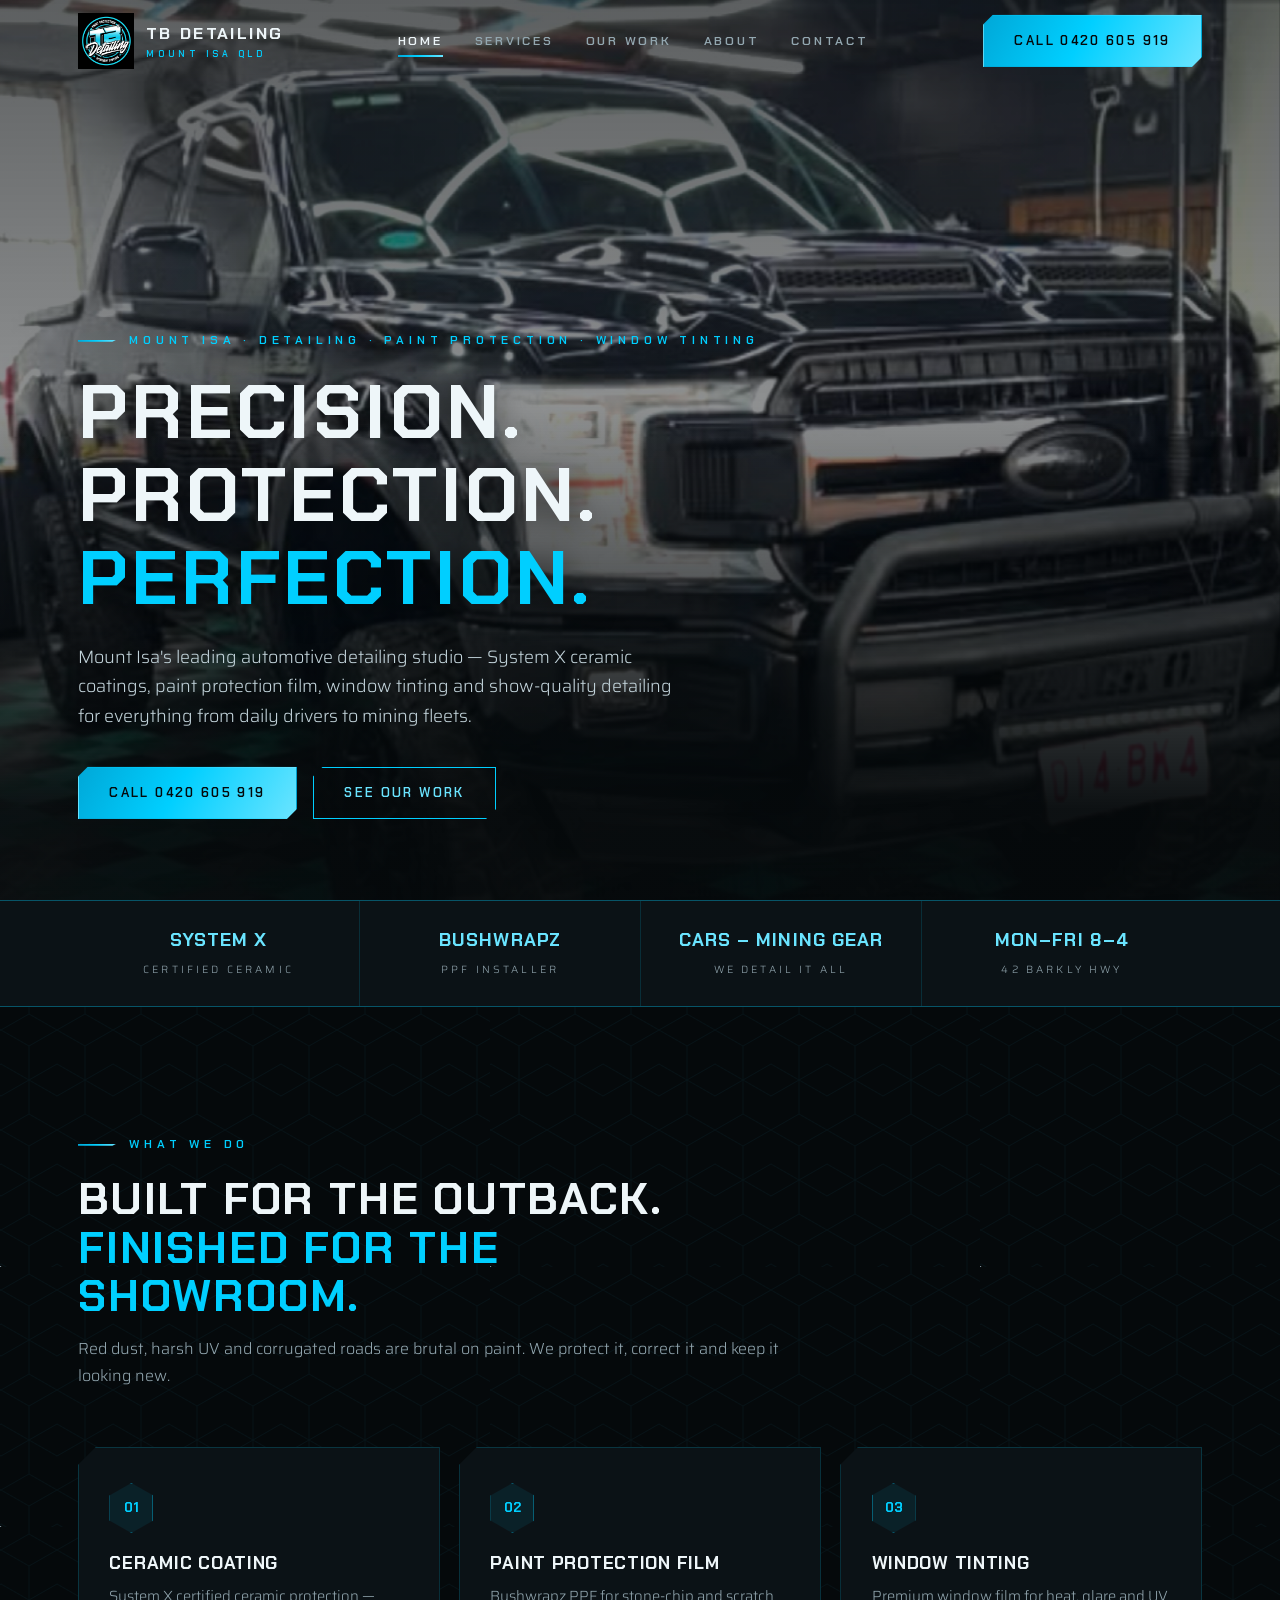
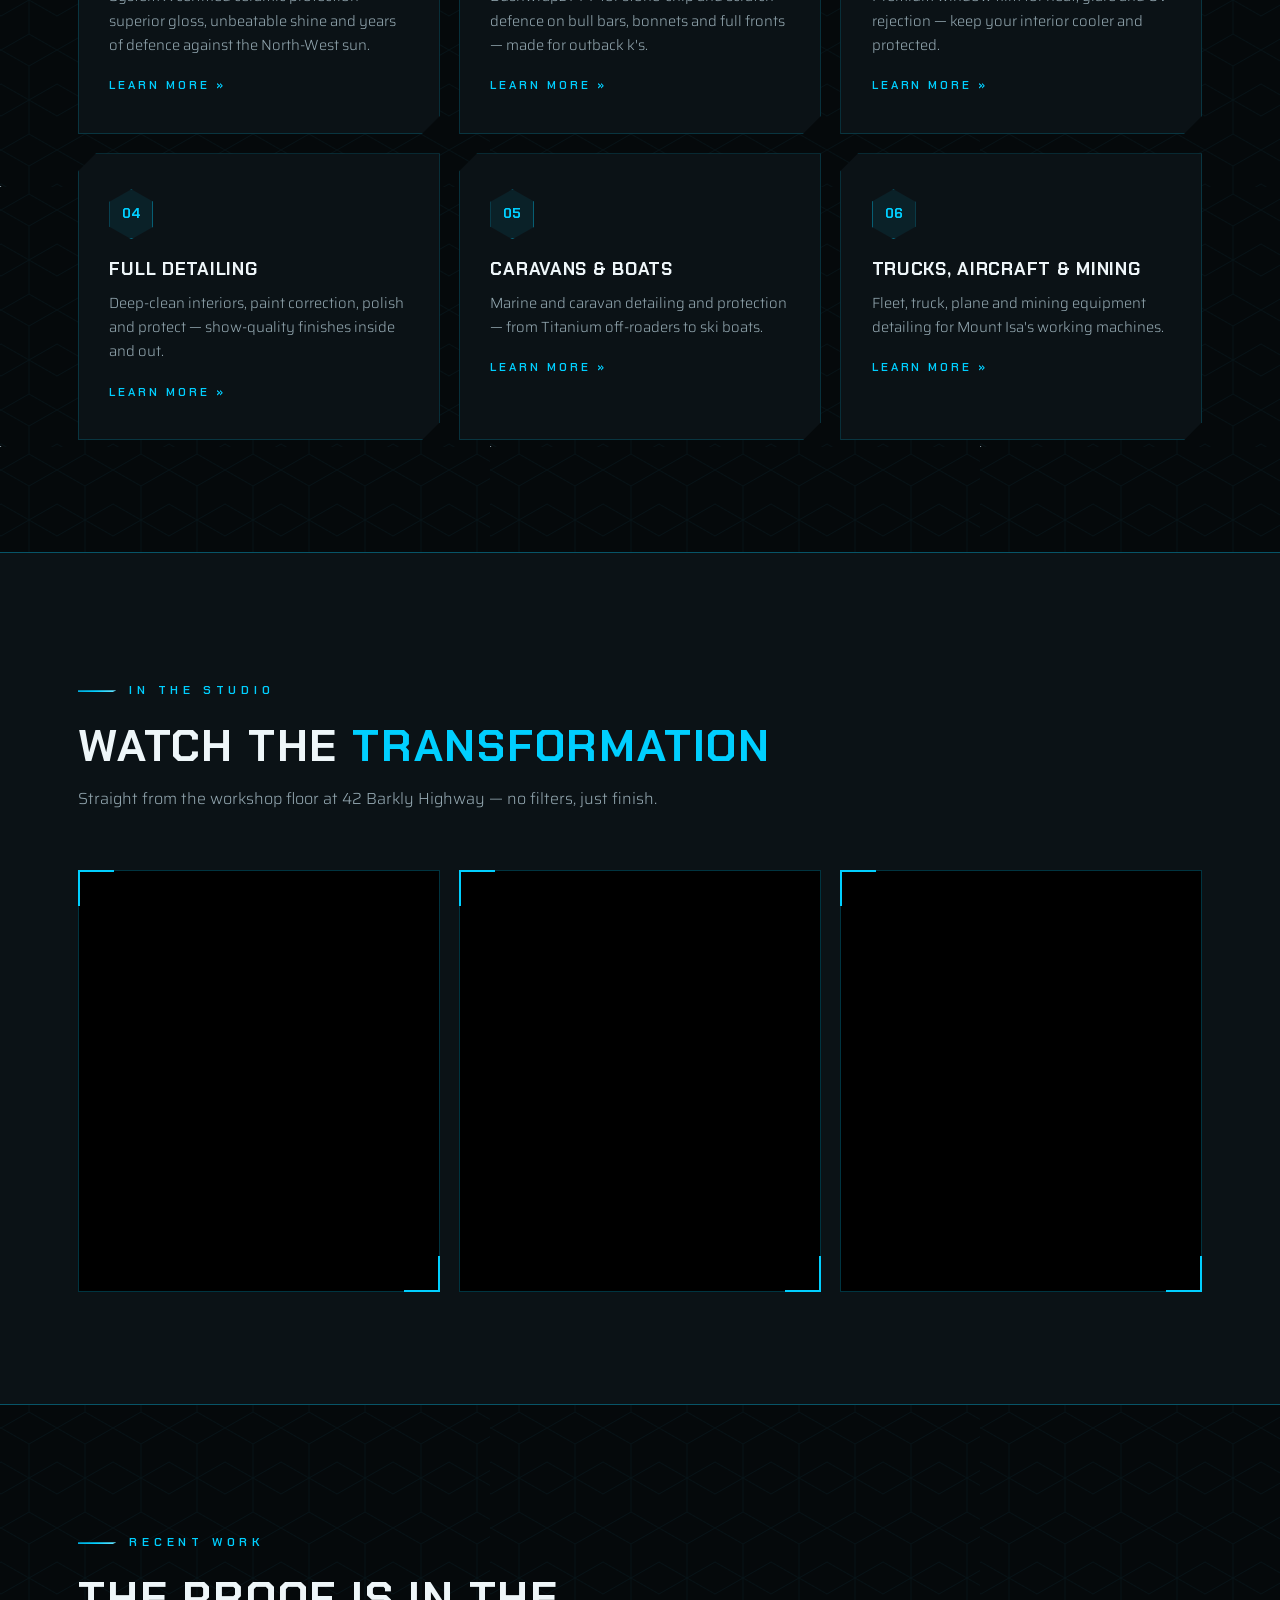
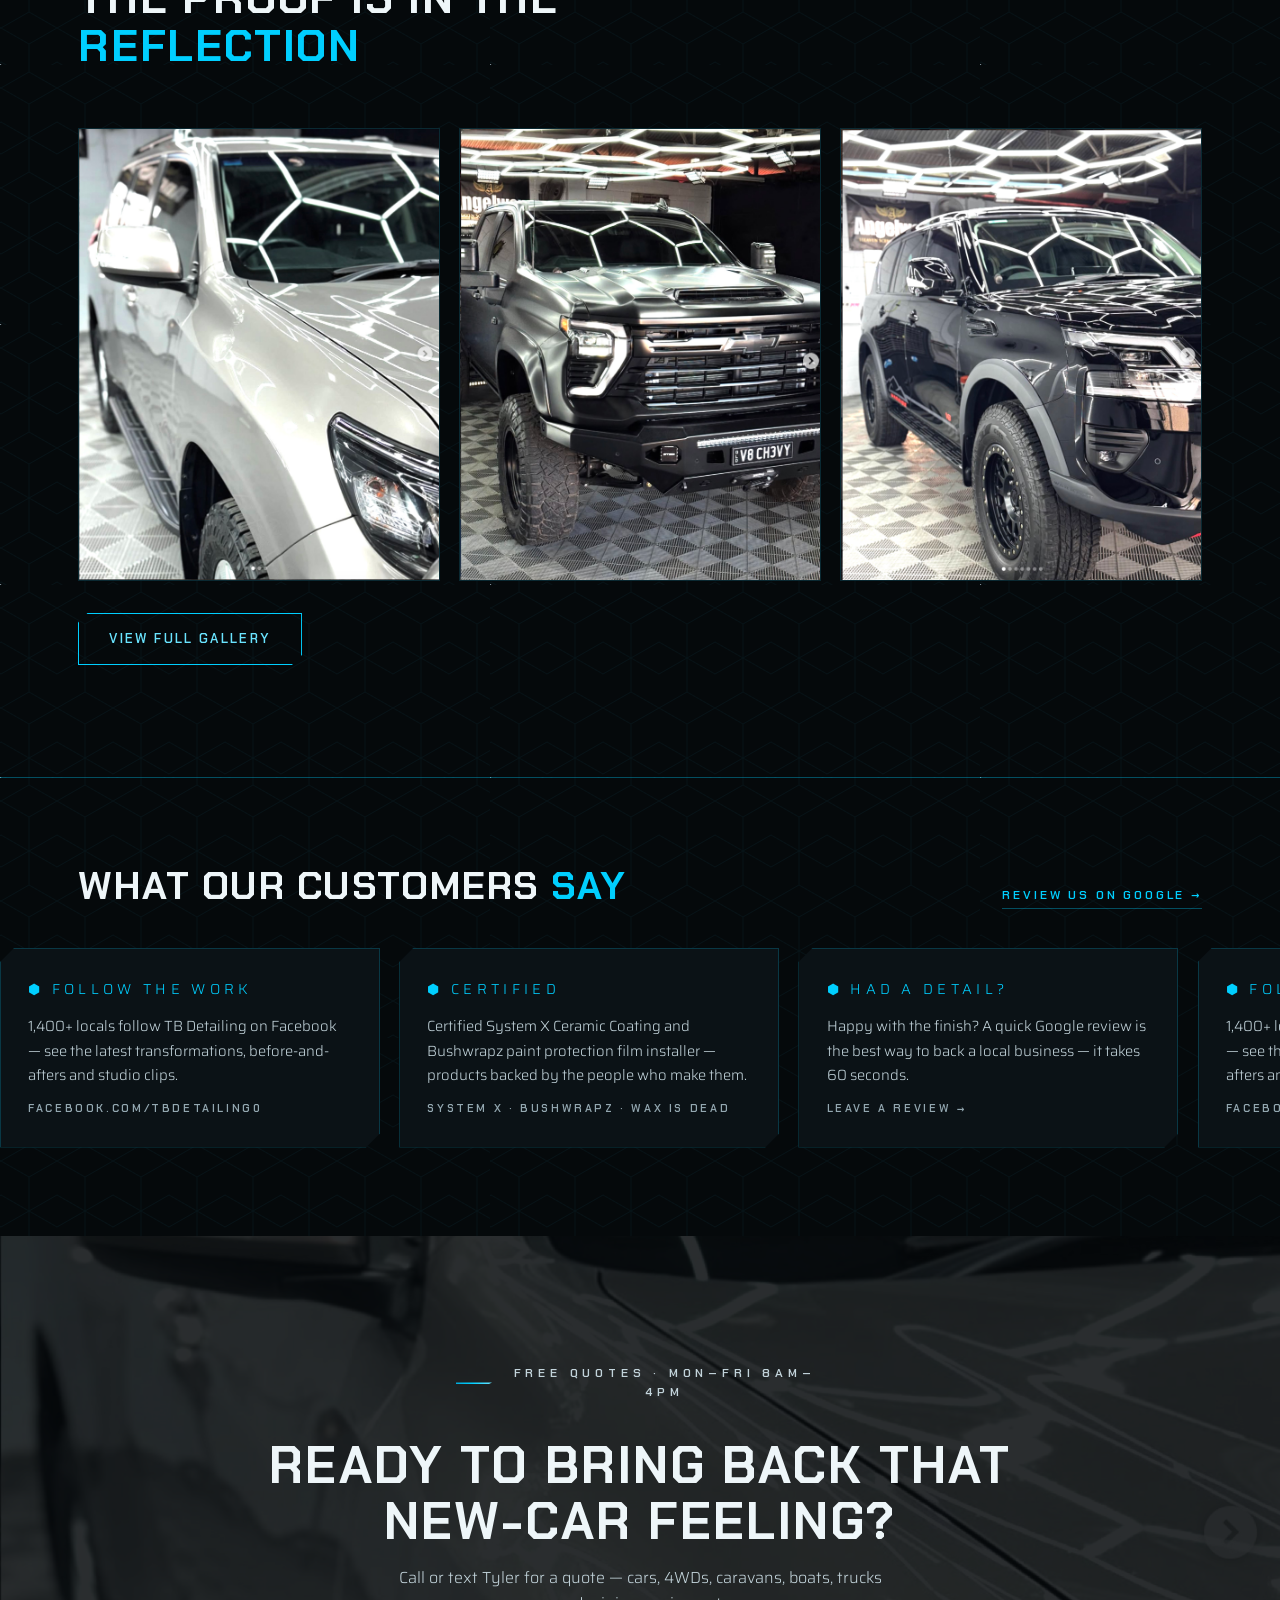
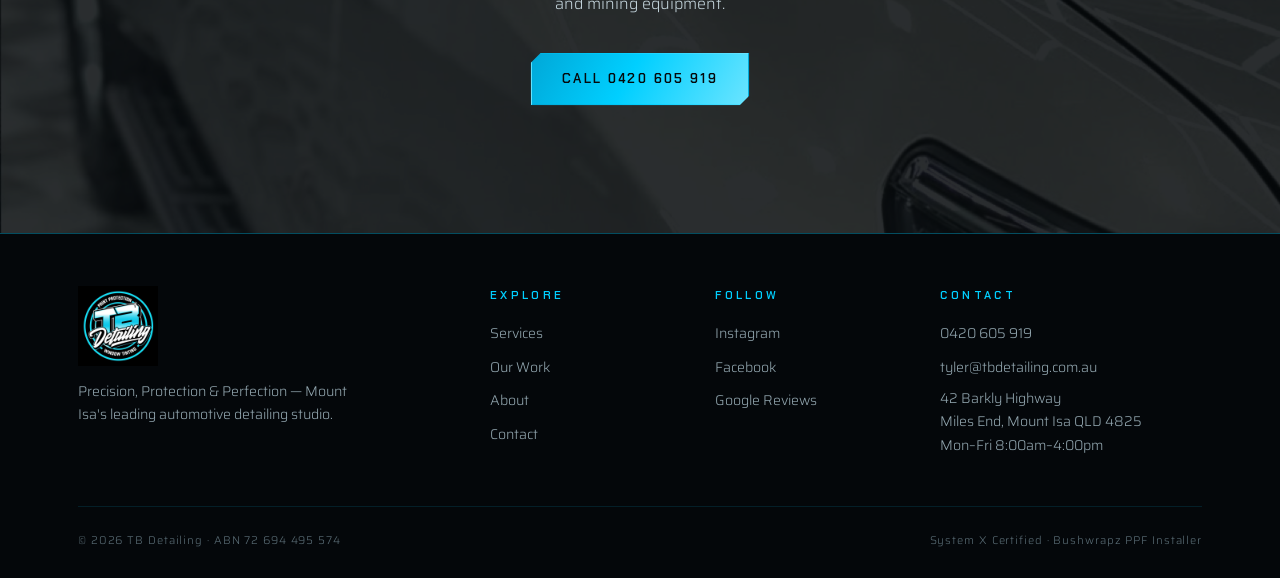
==== index.html @ 6647bdb0 "Remove native video controls — clean autoplay loops Co-Authored-By: Claude Fable 5 <noreply@anthropi" ====
<!DOCTYPE html>
<html lang="en-AU">
<head>
<meta charset="UTF-8">
<meta name="viewport" content="width=device-width, initial-scale=1.0">
<title>TB Detailing — Car Detailing, Ceramic Coating &amp; Window Tinting Mount Isa</title>
<meta name="description" content="Mount Isa's leading automotive detailing studio. System X ceramic coating, paint protection film, window tinting and full detailing for cars, 4WDs, caravans, boats and mining equipment. Call 0420 605 919.">
<link rel="icon" type="image/png" href="images/logo.png">
<link rel="preconnect" href="https://fonts.googleapis.com">
<link rel="preconnect" href="https://fonts.gstatic.com" crossorigin>
<link href="https://fonts.googleapis.com/css2?family=Chakra+Petch:wght@600;700&family=Saira:wght@300;400;500&display=swap" rel="stylesheet">
<link rel="stylesheet" href="css/style.css">
<meta property="og:title" content="TB Detailing — Precision, Protection &amp; Perfection">
<meta property="og:description" content="Mount Isa's leading automotive detailing, ceramic coating and window tinting studio.">
<meta property="og:image" content="images/f150-hero.jpg">
<script type="application/ld+json">
{
  "@context": "https://schema.org",
  "@type": "AutoDetailing",
  "name": "TB Detailing",
  "description": "Automotive detailing, System X ceramic coating, paint protection film and window tinting in Mount Isa, Queensland.",
  "telephone": "+61420605919",
  "email": "tyler@tbdetailing.com.au",
  "address": { "@type": "PostalAddress", "streetAddress": "42 Barkly Highway", "addressLocality": "Miles End, Mount Isa", "addressRegion": "QLD", "postalCode": "4825", "addressCountry": "AU" },
  "openingHours": "Mo-Fr 08:00-16:00",
  "slogan": "Precision, Protection & Perfection",
  "sameAs": ["https://www.instagram.com/tb.detailing/", "https://www.facebook.com/TBDetailing0/"]
}
</script>
</head>
<body>

<header class="site-header">
  <div class="header-inner">
    <a class="brand" href="index.html">
      <img src="images/logo.png" alt="TB Detailing logo">
      <span class="brand-name">TB Detailing<small>Mount Isa QLD</small></span>
    </a>
    <nav class="nav">
      <a href="index.html" class="active">Home</a>
      <a href="services.html">Services</a>
      <a href="work.html">Our Work</a>
      <a href="about.html">About</a>
      <a href="contact.html">Contact</a>
    </nav>
    <a class="btn solid" href="tel:+61420605919">Call 0420 605 919</a>
    <button class="nav-toggle" aria-label="Menu"><span></span><span></span><span></span></button>
  </div>
</header>

<section class="hero">
  <div class="hero-bg"><img src="images/f150-hero.jpg" alt="Lifted black Ford F-150 freshly detailed under hexagonal studio lighting at TB Detailing Mount Isa" fetchpriority="high"></div>
  <div class="hero-inner hero-reveal">
    <p class="kicker">Mount Isa · Detailing · Paint Protection · Window Tinting</p>
    <h1>Precision. Protection. <span class="cyan">Perfection.</span></h1>
    <p class="lede">Mount Isa's leading automotive detailing studio — System X ceramic coatings, paint protection film, window tinting and show-quality detailing for everything from daily drivers to mining fleets.</p>
    <div class="hero-ctas">
      <a class="btn solid" href="tel:+61420605919">Call 0420 605 919</a>
      <a class="btn" href="work.html">See Our Work</a>
    </div>
  </div>
</section>

<div class="trust-bar">
  <div class="trust-inner">
    <div class="trust-item"><strong>System X</strong><span>Certified Ceramic</span></div>
    <div class="trust-item"><strong>Bushwrapz</strong><span>PPF Installer</span></div>
    <div class="trust-item"><strong>Cars – Mining Gear</strong><span>We Detail It All</span></div>
    <div class="trust-item"><strong>Mon–Fri 8–4</strong><span>42 Barkly Hwy</span></div>
  </div>
</div>

<section class="section hex-bg">
  <div class="wrap">
    <div class="section-head reveal">
      <p class="kicker">What We Do</p>
      <h2>Built for the outback. <span class="cyan">Finished for the showroom.</span></h2>
      <p>Red dust, harsh UV and corrugated roads are brutal on paint. We protect it, correct it and keep it looking new.</p>
    </div>
    <div class="services-grid">
      <div class="service-card reveal"><span class="hexnum">01</span><h3>Ceramic Coating</h3><p>System X certified ceramic protection — superior gloss, unbeatable shine and years of defence against the North-West sun.</p><a class="card-link" href="services.html">Learn more</a></div>
      <div class="service-card reveal"><span class="hexnum">02</span><h3>Paint Protection Film</h3><p>Bushwrapz PPF for stone-chip and scratch defence on bull bars, bonnets and full fronts — made for outback k's.</p><a class="card-link" href="services.html">Learn more</a></div>
      <div class="service-card reveal"><span class="hexnum">03</span><h3>Window Tinting</h3><p>Premium window film for heat, glare and UV rejection — keep your interior cooler and protected.</p><a class="card-link" href="services.html">Learn more</a></div>
      <div class="service-card reveal"><span class="hexnum">04</span><h3>Full Detailing</h3><p>Deep-clean interiors, paint correction, polish and protect — show-quality finishes inside and out.</p><a class="card-link" href="services.html">Learn more</a></div>
      <div class="service-card reveal"><span class="hexnum">05</span><h3>Caravans &amp; Boats</h3><p>Marine and caravan detailing and protection — from Titanium off-roaders to ski boats.</p><a class="card-link" href="services.html">Learn more</a></div>
      <div class="service-card reveal"><span class="hexnum">06</span><h3>Trucks, Aircraft &amp; Mining</h3><p>Fleet, truck, plane and mining equipment detailing for Mount Isa's working machines.</p><a class="card-link" href="services.html">Learn more</a></div>
    </div>
  </div>
</section>

<section class="section video-section">
  <div class="wrap">
    <div class="section-head reveal">
      <p class="kicker">In The Studio</p>
      <h2>Watch the <span class="cyan">transformation</span></h2>
      <p>Straight from the workshop floor at 42 Barkly Highway — no filters, just finish.</p>
    </div>
    <div class="video-grid">
      <div class="video-frame reveal"><video src="videos/detail-1.mp4" muted loop playsinline preload="metadata"></video></div>
      <div class="video-frame reveal"><video src="videos/detail-2.mp4" muted loop playsinline preload="metadata"></video></div>
      <div class="video-frame reveal"><video src="videos/detail-3.mp4" muted loop playsinline preload="metadata"></video></div>
    </div>
  </div>
</section>

<section class="section">
  <div class="wrap">
    <div class="section-head reveal">
      <p class="kicker">Recent Work</p>
      <h2>The proof is in the <span class="cyan">reflection</span></h2>
    </div>
    <div class="gallery">
      <figure class="g-item reveal" data-cat="cars"><img src="images/prado-gloss.jpg" alt="Silver Toyota LandCruiser Prado with mirror gloss finish after detailing" loading="lazy"><figcaption>LandCruiser Prado · Full Detail</figcaption></figure>
      <figure class="g-item reveal" data-cat="cars"><img src="images/mustang-correction.jpg" alt="Red Ford Mustang GT after paint correction" loading="lazy"><figcaption>Mustang GT · Paint Correction</figcaption></figure>
      <figure class="g-item reveal" data-cat="cars"><img src="images/patrol-hero.jpg" alt="Black Nissan Patrol Warrior detailed under hex studio lighting" loading="lazy"><figcaption>Patrol Warrior · Full Detail</figcaption></figure>
    </div>
    <p style="margin-top:2rem"><a class="btn" href="work.html">View Full Gallery</a></p>
  </div>
</section>

<section class="reviews-band" id="reviews">
  <div class="band-head">
    <h2>What our customers <span class="cyan">say</span></h2>
    <a class="g-link" href="https://www.google.com/maps/search/TB+Detailing+Mount+Isa" target="_blank" rel="noopener">Review us on Google →</a>
  </div>
  <div class="marquee">
    <!-- Populate with real Google review quotes as they come in: copy a .review-card block per review. -->
    <blockquote class="review-card"><div class="stars">⬢ FOLLOW THE WORK</div><p>1,400+ locals follow TB Detailing on Facebook — see the latest transformations, before-and-afters and studio clips.</p><cite><a href="https://www.facebook.com/TBDetailing0/" target="_blank" rel="noopener">facebook.com/TBDetailing0</a></cite></blockquote>
    <blockquote class="review-card"><div class="stars">⬢ CERTIFIED</div><p>Certified System X Ceramic Coating and Bushwrapz paint protection film installer — products backed by the people who make them.</p><cite>System X · Bushwrapz · Wax is Dead</cite></blockquote>
    <blockquote class="review-card"><div class="stars">⬢ HAD A DETAIL?</div><p>Happy with the finish? A quick Google review is the best way to back a local business — it takes 60 seconds.</p><cite><a href="https://www.google.com/maps/search/TB+Detailing+Mount+Isa" target="_blank" rel="noopener">Leave a review →</a></cite></blockquote>
  </div>
</section>

<section class="cta-band">
  <div class="bg"><img src="images/prado-gloss.jpg" alt="" loading="lazy"></div>
  <div class="reveal">
    <p class="kicker" style="justify-content:center">Free Quotes · Mon–Fri 8am–4pm</p>
    <h2>Ready to bring back that new-car feeling?</h2>
    <p>Call or text Tyler for a quote — cars, 4WDs, caravans, boats, trucks and mining equipment.</p>
    <a class="btn solid" href="tel:+61420605919">Call 0420 605 919</a>
  </div>
</section>

<footer class="site-footer">
  <div class="wrap">
    <div class="footer-grid">
      <div class="footer-brand">
        <img src="images/logo.png" alt="TB Detailing logo">
        <p>Precision, Protection &amp; Perfection — Mount Isa's leading automotive detailing studio.</p>
      </div>
      <div>
        <h4>Explore</h4>
        <ul>
          <li><a href="services.html">Services</a></li>
          <li><a href="work.html">Our Work</a></li>
          <li><a href="about.html">About</a></li>
          <li><a href="contact.html">Contact</a></li>
        </ul>
      </div>
      <div>
        <h4>Follow</h4>
        <ul>
          <li><a href="https://www.instagram.com/tb.detailing/" target="_blank" rel="noopener">Instagram</a></li>
          <li><a href="https://www.facebook.com/TBDetailing0/" target="_blank" rel="noopener">Facebook</a></li>
          <li><a href="https://www.google.com/search?q=TB+Detailing+Mount+Isa+reviews" target="_blank" rel="noopener">Google Reviews</a></li>
        </ul>
      </div>
      <div>
        <h4>Contact</h4>
        <ul>
          <li><a href="tel:+61420605919">0420 605 919</a></li>
          <li><a href="mailto:tyler@tbdetailing.com.au">tyler@tbdetailing.com.au</a></li>
          <li><p>42 Barkly Highway<br>Miles End, Mount Isa QLD 4825<br>Mon–Fri 8:00am–4:00pm</p></li>
        </ul>
      </div>
    </div>
    <div class="footer-legal">
      <span>© 2026 TB Detailing · ABN 72 694 495 574</span>
      <span>System X Certified · Bushwrapz PPF Installer</span>
    </div>
  </div>
</footer>

<a class="call-fab" href="tel:+61420605919">✆ Call Tyler</a>
<script src="js/main.js"></script>
</body>
</html>
---- css/style.css ----
/* ============================================================
   TB DETAILING — Mount Isa QLD
   Jet black / electric cyan / white · hex motif
   Type: Chakra Petch (display) + Saira (body)
   ============================================================ */

:root {
  --ink: #05090b;
  --panel: #0b1216;
  --panel-2: #101a20;
  --cyan: #00cfff;
  --cyan-hi: #6ae4ff;
  --cyan-dim: rgba(0, 207, 255, 0.35);
  --white: #eef6f9;
  --grey: #93a7b0;
  --cyan-grad: linear-gradient(120deg, #00a8d8, #00cfff 45%, #6ae4ff);
  --display: "Chakra Petch", "Arial Narrow", sans-serif;
  --body: "Saira", "Avenir Next", sans-serif;
  --pad: clamp(1.25rem, 4vw, 3rem);
  --maxw: 1220px;
}

* { margin: 0; padding: 0; box-sizing: border-box; }
html { scroll-behavior: smooth; }

body {
  font-family: var(--body); font-weight: 300;
  background: var(--ink); color: var(--grey);
  line-height: 1.65; -webkit-font-smoothing: antialiased;
}

img, video { max-width: 100%; display: block; }
a { color: inherit; text-decoration: none; }
ul { list-style: none; }

h1, h2, h3 {
  font-family: var(--display); font-weight: 700;
  text-transform: uppercase; letter-spacing: 0.04em;
  line-height: 1.08; color: var(--white);
}
.cyan { color: var(--cyan); }

.wrap { max-width: var(--maxw); margin: 0 auto; padding-left: var(--pad); padding-right: var(--pad); }

.kicker {
  display: flex; align-items: center; gap: 0.8rem;
  font-family: var(--display); font-size: 0.75rem; font-weight: 600;
  letter-spacing: 0.4em; text-transform: uppercase; color: var(--cyan);
  margin-bottom: 1.3rem;
}
.kicker::before { content: ""; width: 2.4rem; height: 2px; background: var(--cyan-grad); clip-path: polygon(0 0, 100% 0, calc(100% - 4px) 100%, 0 100%); }

/* cube pattern texture — applied to every section below the hero */
.section, .reviews-band, .trust-bar {
  background-image: url("../images/pattern.png");
  background-size: 490px auto;
}
.hex-bg { position: relative; }
.hex-bg > * { position: relative; }

/* ============ HEADER ============ */
.site-header { position: fixed; inset: 0 0 auto 0; z-index: 100; transition: background 0.35s, box-shadow 0.35s; }
.site-header.scrolled { background: rgba(5, 9, 11, 0.92); backdrop-filter: blur(12px); box-shadow: 0 1px 0 var(--cyan-dim); }
.header-inner {
  max-width: var(--maxw); margin: 0 auto; padding: 0.8rem var(--pad);
  display: flex; align-items: center; justify-content: space-between; gap: 1rem;
}
.brand { display: flex; align-items: center; gap: 0.75rem; }
.brand img { width: 56px; height: 56px; }
.brand-name { font-family: var(--display); font-weight: 700; font-size: 1.05rem; letter-spacing: 0.14em; text-transform: uppercase; color: var(--white); }
.brand-name small { display: block; font-size: 0.56rem; letter-spacing: 0.42em; color: var(--cyan); font-weight: 600; }

.nav { display: flex; align-items: center; gap: 2rem; }
.nav a {
  font-family: var(--display); font-size: 0.78rem; font-weight: 600;
  letter-spacing: 0.22em; text-transform: uppercase; color: var(--grey);
  padding: 0.35rem 0; position: relative; transition: color 0.3s;
}
.nav a::after {
  content: ""; position: absolute; left: 0; bottom: 0; height: 2px; width: 100%;
  background: var(--cyan-grad); transform: scaleX(0); transform-origin: right; transition: transform 0.3s;
}
.nav a:hover, .nav a.active { color: var(--white); }
.nav a:hover::after, .nav a.active::after { transform: scaleX(1); transform-origin: left; }

.btn {
  display: inline-flex; align-items: center; justify-content: center; gap: 0.55rem;
  font-family: var(--display); font-weight: 600; font-size: 0.82rem;
  letter-spacing: 0.18em; text-transform: uppercase;
  padding: 0.9rem 1.9rem; border: 1px solid var(--cyan); color: var(--cyan-hi);
  background: transparent; cursor: pointer; position: relative; overflow: hidden;
  clip-path: polygon(10px 0, 100% 0, 100% calc(100% - 10px), calc(100% - 10px) 100%, 0 100%, 0 10px);
  transition: color 0.3s;
}
.btn::before { content: ""; position: absolute; inset: 0; background: var(--cyan-grad); transform: translateY(101%); transition: transform 0.3s; z-index: -1; }
.btn:hover { color: var(--ink); }
.btn:hover::before { transform: translateY(0); }
.btn.solid { background: var(--cyan-grad); color: var(--ink); border-color: transparent; box-shadow: 0 0 26px rgba(0, 207, 255, 0.35); }
.btn.solid:hover { box-shadow: 0 0 40px rgba(0, 207, 255, 0.55); }

.nav-toggle { display: none; background: none; border: none; cursor: pointer; padding: 0.5rem; }
.nav-toggle span { display: block; width: 26px; height: 2px; background: var(--cyan); margin: 6px 0; }

/* ============ HERO ============ */
.hero { min-height: 100svh; position: relative; display: flex; align-items: flex-end; isolation: isolate; overflow: hidden; }
.hero-bg { position: absolute; inset: 0; z-index: -2; }
.hero-bg img { width: 100%; height: 100%; object-fit: cover; animation: heroZoom 12s ease-out forwards; }
@keyframes heroZoom { from { transform: scale(1.07); } to { transform: scale(1); } }
.hero::after {
  content: ""; position: absolute; inset: 0; z-index: -1;
  background: linear-gradient(to top, rgba(5,9,11,0.97) 10%, rgba(5,9,11,0.45) 55%, rgba(5,9,11,0.65) 100%);
}
.hero-inner { width: 100%; max-width: var(--maxw); margin: 0 auto; padding: 0 var(--pad) clamp(3rem, 9vh, 6rem); }
.hero h1 { font-size: clamp(2.4rem, 6.5vw, 4.8rem); max-width: 18ch; text-shadow: 0 4px 30px rgba(0,0,0,0.6); }
.hero .lede { max-width: 50ch; margin: 1.4rem 0 2.2rem; font-size: clamp(1rem, 1.4vw, 1.15rem); color: #c3d4db; }
.hero-ctas { display: flex; flex-wrap: wrap; gap: 1rem; align-items: center; }
.hero-phone { font-family: var(--display); font-weight: 700; font-size: clamp(1.2rem, 2.4vw, 1.6rem); color: var(--white); letter-spacing: 0.08em; }
.hero-phone span { color: var(--cyan); }
.hero-reveal > * { opacity: 0; transform: translateY(24px); animation: rise 0.85s cubic-bezier(0.2, 0.7, 0.2, 1) forwards; }
.hero-reveal > *:nth-child(1) { animation-delay: 0.1s; }
.hero-reveal > *:nth-child(2) { animation-delay: 0.25s; }
.hero-reveal > *:nth-child(3) { animation-delay: 0.4s; }
.hero-reveal > *:nth-child(4) { animation-delay: 0.55s; }
@keyframes rise { to { opacity: 1; transform: none; } }

/* ============ TRUST BAR ============ */
.trust-bar { border-block: 1px solid var(--cyan-dim); background: var(--panel); }
.trust-inner { max-width: var(--maxw); margin: 0 auto; padding: 0 var(--pad); display: grid; grid-template-columns: repeat(4, 1fr); }
.trust-item { padding: 1.5rem 1rem; text-align: center; border-left: 1px solid rgba(0, 207, 255, 0.15); }
.trust-item:first-child { border-left: none; }
.trust-item strong { display: block; font-family: var(--display); font-weight: 700; font-size: 1.15rem; color: var(--cyan-hi); text-transform: uppercase; letter-spacing: 0.06em; }
.trust-item span { font-size: 0.66rem; letter-spacing: 0.3em; text-transform: uppercase; color: var(--grey); }

/* ============ SECTIONS ============ */
.section { padding: clamp(4rem, 9vw, 7rem) 0; }
.section-head { max-width: 44rem; margin-bottom: clamp(2.2rem, 5vw, 3.6rem); }
.section-head h2 { font-size: clamp(1.8rem, 4vw, 2.8rem); }
.section-head p { margin-top: 1rem; }

/* ============ SERVICE TILES ============ */
.services-grid { display: grid; grid-template-columns: repeat(3, 1fr); gap: 1.2rem; }
.service-card {
  background: var(--panel); border: 1px solid rgba(0, 207, 255, 0.18);
  padding: 2.2rem 1.9rem; position: relative; overflow: hidden;
  clip-path: polygon(18px 0, 100% 0, 100% calc(100% - 18px), calc(100% - 18px) 100%, 0 100%, 0 18px);
  transition: border-color 0.35s, transform 0.35s;
}
.service-card:hover { border-color: var(--cyan); transform: translateY(-5px); }
.service-card .hexnum {
  font-family: var(--display); font-weight: 700; font-size: 0.85rem; color: var(--cyan);
  display: inline-flex; align-items: center; justify-content: center;
  width: 44px; height: 50px; margin-bottom: 1.3rem;
  background: rgba(0, 207, 255, 0.08); border: 1px solid var(--cyan-dim);
  clip-path: polygon(50% 0, 100% 25%, 100% 75%, 50% 100%, 0 75%, 0 25%);
}
.service-card h3 { font-size: 1.12rem; margin-bottom: 0.7rem; }
.service-card p { font-size: 0.92rem; }
.service-card .card-link { display: inline-block; margin-top: 1.2rem; font-family: var(--display); font-size: 0.72rem; font-weight: 600; letter-spacing: 0.26em; text-transform: uppercase; color: var(--cyan); }
.service-card .card-link::after { content: " »"; }

/* ============ WORK STRIP / GALLERY ============ */
.filters { display: flex; flex-wrap: wrap; gap: 0.6rem; margin-bottom: 2.2rem; }
.filters button {
  font-family: var(--display); font-weight: 600; font-size: 0.72rem; letter-spacing: 0.24em; text-transform: uppercase;
  background: none; border: 1px solid rgba(0, 207, 255, 0.3); color: var(--grey);
  padding: 0.6rem 1.3rem; cursor: pointer; transition: 0.3s;
  clip-path: polygon(8px 0, 100% 0, 100% calc(100% - 8px), calc(100% - 8px) 100%, 0 100%, 0 8px);
}
.filters button:hover { color: var(--cyan-hi); border-color: var(--cyan); }
.filters button.active { background: var(--cyan-grad); color: var(--ink); border-color: transparent; }

.gallery { display: grid; grid-template-columns: repeat(3, 1fr); gap: 1.2rem; }
.g-item { position: relative; overflow: hidden; cursor: pointer; aspect-ratio: 4 / 5; background: var(--panel); margin: 0; border: 1px solid rgba(0,207,255,0.12); }
.g-item img { width: 100%; height: 100%; object-fit: cover; transition: transform 0.7s cubic-bezier(0.2, 0.7, 0.2, 1); }
.g-item:hover img { transform: scale(1.05); }
.g-item figcaption {
  position: absolute; inset: auto 0 0 0; padding: 2rem 1.3rem 1.1rem;
  background: linear-gradient(to top, rgba(5,9,11,0.9), transparent);
  font-family: var(--display); font-size: 0.7rem; font-weight: 600; letter-spacing: 0.26em; text-transform: uppercase; color: var(--cyan-hi);
  opacity: 0; transform: translateY(8px); transition: 0.35s;
}
.g-item:hover figcaption { opacity: 1; transform: none; }
.g-item.hidden { display: none; }

.lightbox { position: fixed; inset: 0; z-index: 200; background: rgba(3, 6, 8, 0.95); display: none; align-items: center; justify-content: center; padding: 4vmin; }
.lightbox.open { display: flex; }
.lightbox img { max-width: 92vw; max-height: 88vh; object-fit: contain; border: 1px solid var(--cyan-dim); }
.lightbox .close { position: absolute; top: 1.1rem; right: 1.5rem; background: none; border: none; color: var(--cyan-hi); font-size: 2.2rem; cursor: pointer; font-family: var(--display); }

/* ============ VIDEO SHOWCASE ============ */
.video-section { background: var(--panel); border-block: 1px solid var(--cyan-dim); }
.video-grid { display: grid; grid-template-columns: repeat(3, 1fr); gap: 1.2rem; }
@media (max-width: 960px) and (min-width: 761px) { .video-grid { grid-template-columns: 1fr 1fr; } }
.video-frame { position: relative; border: 1px solid rgba(0, 207, 255, 0.25); background: #000; }
.video-frame::before {
  content: ""; position: absolute; top: -1px; left: -1px; width: 34px; height: 34px; z-index: 2;
  border-top: 2px solid var(--cyan); border-left: 2px solid var(--cyan);
}
.video-frame::after {
  content: ""; position: absolute; bottom: -1px; right: -1px; width: 34px; height: 34px; z-index: 2;
  border-bottom: 2px solid var(--cyan); border-right: 2px solid var(--cyan);
}
.video-frame video { width: 100%; aspect-ratio: 9 / 16; max-height: 78vh; object-fit: cover; }
@media (min-width: 761px) { .video-frame video { aspect-ratio: auto; height: 100%; min-height: 420px; } }

/* ============ REVIEWS MARQUEE ============ */
.reviews-band { overflow: hidden; padding: clamp(3.5rem, 7vw, 5.5rem) 0; border-top: 1px solid var(--cyan-dim); }
.reviews-band .band-head { max-width: var(--maxw); margin: 0 auto 2.4rem; padding: 0 var(--pad); display: flex; flex-wrap: wrap; align-items: baseline; gap: 1rem; justify-content: space-between; }
.reviews-band h2 { font-size: clamp(1.6rem, 3.4vw, 2.4rem); }
.reviews-band .g-link { font-family: var(--display); font-size: 0.74rem; font-weight: 600; letter-spacing: 0.24em; text-transform: uppercase; color: var(--cyan); border-bottom: 1px solid var(--cyan-dim); padding-bottom: 3px; }
.marquee { display: flex; gap: 1.2rem; width: max-content; animation: scrollX 45s linear infinite; }
.marquee:hover { animation-play-state: paused; }
@keyframes scrollX { from { transform: translateX(0); } to { transform: translateX(-50%); } }
.review-card {
  width: min(380px, 82vw); flex-shrink: 0;
  background: var(--panel); border: 1px solid rgba(0, 207, 255, 0.2);
  padding: 1.8rem 1.7rem; display: flex; flex-direction: column; gap: 0.8rem;
  clip-path: polygon(14px 0, 100% 0, 100% calc(100% - 14px), calc(100% - 14px) 100%, 0 100%, 0 14px);
}
.review-card .stars { color: var(--cyan); letter-spacing: 0.3em; font-size: 0.9rem; }
.review-card p { font-size: 0.92rem; color: #c3d4db; }
.review-card cite { margin-top: auto; font-style: normal; font-family: var(--display); font-weight: 600; font-size: 0.68rem; letter-spacing: 0.24em; text-transform: uppercase; color: var(--grey); }
@media (prefers-reduced-motion: reduce) { .marquee { animation: none; flex-wrap: wrap; width: auto; padding: 0 var(--pad); } }

/* ============ CTA BAND ============ */
.cta-band { position: relative; isolation: isolate; text-align: center; padding: clamp(5rem, 11vw, 8rem) var(--pad); overflow: hidden; }
.cta-band .bg { position: absolute; inset: 0; z-index: -2; }
.cta-band .bg img { width: 100%; height: 100%; object-fit: cover; }
.cta-band::after { content: ""; position: absolute; inset: 0; z-index: -1; background: rgba(5, 9, 11, 0.85); }
.cta-band h2 { font-size: clamp(1.9rem, 4.4vw, 3.2rem); max-width: 22ch; margin: 0 auto 1rem; }
.cta-band p { max-width: 46ch; margin: 0 auto 2.2rem; color: #c3d4db; }
.cta-band .hero-phone { display: block; margin-top: 1.4rem; }

/* ============ PAGE HERO ============ */
.page-hero { padding: clamp(8.5rem, 17vw, 12rem) 0 clamp(3rem, 6vw, 4.5rem); position: relative; isolation: isolate; overflow: hidden; }
.page-hero .bg { position: absolute; inset: 0; z-index: -2; }
.page-hero .bg img { width: 100%; height: 100%; object-fit: cover; }
.page-hero.has-bg::after { content: ""; position: absolute; inset: 0; z-index: -1; background: linear-gradient(to top, var(--ink) 5%, rgba(5,9,11,0.8)); }
.page-hero h1 { font-size: clamp(2.2rem, 5.5vw, 3.8rem); }
.page-hero p { max-width: 54ch; margin-top: 1.1rem; color: #c3d4db; }

/* ============ SERVICE ROWS ============ */
.service-row { display: grid; grid-template-columns: 1fr 1fr; gap: clamp(2rem, 5vw, 4.5rem); align-items: center; padding: clamp(2.4rem, 5vw, 3.8rem) 0; border-top: 1px solid rgba(0, 207, 255, 0.16); }
.service-rows .service-row:last-child { border-bottom: 1px solid rgba(0, 207, 255, 0.16); }
.service-row img { aspect-ratio: 4 / 3; object-fit: cover; width: 100%; border: 1px solid rgba(0,207,255,0.2); }
.service-row.flip .media { order: 2; }
.service-row h3 { font-size: clamp(1.35rem, 2.4vw, 1.8rem); margin-bottom: 0.8rem; }
.service-row ul { margin-top: 1rem; }
.service-row ul li { padding-left: 1.4rem; position: relative; margin-bottom: 0.4rem; font-size: 0.92rem; }
.service-row ul li::before { content: "⬢"; position: absolute; left: 0; top: 0.1em; color: var(--cyan); font-size: 0.6rem; }

/* ============ FORM ============ */
.split { display: grid; grid-template-columns: 1fr 1fr; gap: clamp(2rem, 5vw, 4.5rem); align-items: start; }
.form-grid { display: grid; grid-template-columns: repeat(2, 1fr); gap: 1.1rem; }
.form-grid .full { grid-column: 1 / -1; }
.field label { display: block; font-family: var(--display); font-weight: 600; font-size: 0.66rem; letter-spacing: 0.28em; text-transform: uppercase; color: var(--cyan); margin-bottom: 0.45rem; }
.field input, .field select, .field textarea {
  width: 100%; background: var(--panel); border: 1px solid rgba(0, 207, 255, 0.25); color: var(--white);
  font-family: var(--body); font-size: 0.95rem; font-weight: 300; padding: 0.85rem 1rem;
  border-radius: 0; -webkit-appearance: none; transition: border-color 0.3s;
}
.field input:focus, .field select:focus, .field textarea:focus { outline: none; border-color: var(--cyan); box-shadow: 0 0 0 1px var(--cyan-dim); }
.field textarea { min-height: 120px; resize: vertical; }
.form-note { font-size: 0.8rem; opacity: 0.7; margin-top: 1rem; }

.contact-info h3 { font-size: 1.05rem; margin: 1.6rem 0 0.35rem; }
.contact-info h3:first-child { margin-top: 0; }
.contact-info a.big { font-family: var(--display); font-weight: 700; font-size: clamp(1.5rem, 3vw, 2rem); color: var(--cyan); display: inline-block; }
.contact-info p { font-size: 0.94rem; }
.map-frame { border: 1px solid rgba(0,207,255,0.25); margin-top: 1.6rem; }
.map-frame iframe { display: block; width: 100%; height: 260px; border: 0; filter: grayscale(1) invert(0.92) hue-rotate(180deg); }

/* ============ FOOTER ============ */
.site-footer { background: #04070a; border-top: 1px solid var(--cyan-dim); padding: 3.2rem 0 1.8rem; }
.footer-grid { display: grid; grid-template-columns: 2fr 1fr 1fr 1.4fr; gap: 2.4rem; margin-bottom: 2.6rem; }
.footer-grid h4 { font-family: var(--display); font-weight: 600; font-size: 0.7rem; letter-spacing: 0.3em; text-transform: uppercase; color: var(--cyan); margin-bottom: 1rem; }
.footer-grid a, .footer-grid p { font-size: 0.88rem; color: var(--grey); }
.footer-grid li { margin-bottom: 0.45rem; }
.footer-grid a:hover { color: var(--cyan-hi); }
.footer-brand img { width: 80px; margin-bottom: 0.9rem; }
.footer-brand p { max-width: 32ch; }
.footer-legal { border-top: 1px solid rgba(0, 207, 255, 0.12); padding-top: 1.5rem; display: flex; flex-wrap: wrap; gap: 1rem; justify-content: space-between; font-size: 0.7rem; letter-spacing: 0.08em; color: #5c6f78; }

/* ============ MOBILE CALL BUTTON ============ */
.call-fab {
  position: fixed; right: 1rem; bottom: 1rem; z-index: 150;
  display: none; align-items: center; gap: 0.55rem;
  background: var(--cyan-grad); color: var(--ink);
  font-family: var(--display); font-weight: 700; font-size: 0.82rem; letter-spacing: 0.1em; text-transform: uppercase;
  padding: 0.9rem 1.4rem; border-radius: 999px; box-shadow: 0 8px 30px rgba(0, 207, 255, 0.4);
}

/* ============ REVEAL ============ */
.reveal { opacity: 0; transform: translateY(26px); transition: opacity 0.75s ease, transform 0.75s cubic-bezier(0.2, 0.7, 0.2, 1); }
.reveal.in { opacity: 1; transform: none; }
@media (prefers-reduced-motion: reduce) {
  .reveal, .hero-reveal > * { opacity: 1; transform: none; transition: none; animation: none; }
  .hero-bg img { animation: none; }
  html { scroll-behavior: auto; }
}

/* ============ RESPONSIVE ============ */
@media (max-width: 960px) {
  .services-grid { grid-template-columns: 1fr 1fr; }
  .gallery { grid-template-columns: 1fr 1fr; }
  .footer-grid { grid-template-columns: 1fr 1fr; }
  .split, .service-row { grid-template-columns: 1fr; }
  .service-row.flip .media { order: 0; }
  .trust-inner { grid-template-columns: 1fr 1fr; }
  .trust-item:nth-child(3) { border-left: none; }
  .trust-item { border-top: 1px solid rgba(0,207,255,0.12); }
  .trust-item:nth-child(-n+2) { border-top: none; }
}
@media (max-width: 760px) {
  .nav { position: fixed; inset: 0; background: rgba(5, 9, 11, 0.98); flex-direction: column; justify-content: center; gap: 1.8rem; transform: translateX(100%); transition: transform 0.35s; }
  .nav.open { transform: none; }
  .nav a { font-size: 1rem; }
  .nav-toggle { display: block; position: relative; z-index: 10; }
  .header-inner .btn { display: none; }
  .call-fab { display: inline-flex; }
  .services-grid, .gallery, .form-grid, .video-grid { grid-template-columns: 1fr; }
  .brand img { width: 44px; height: 44px; }
}
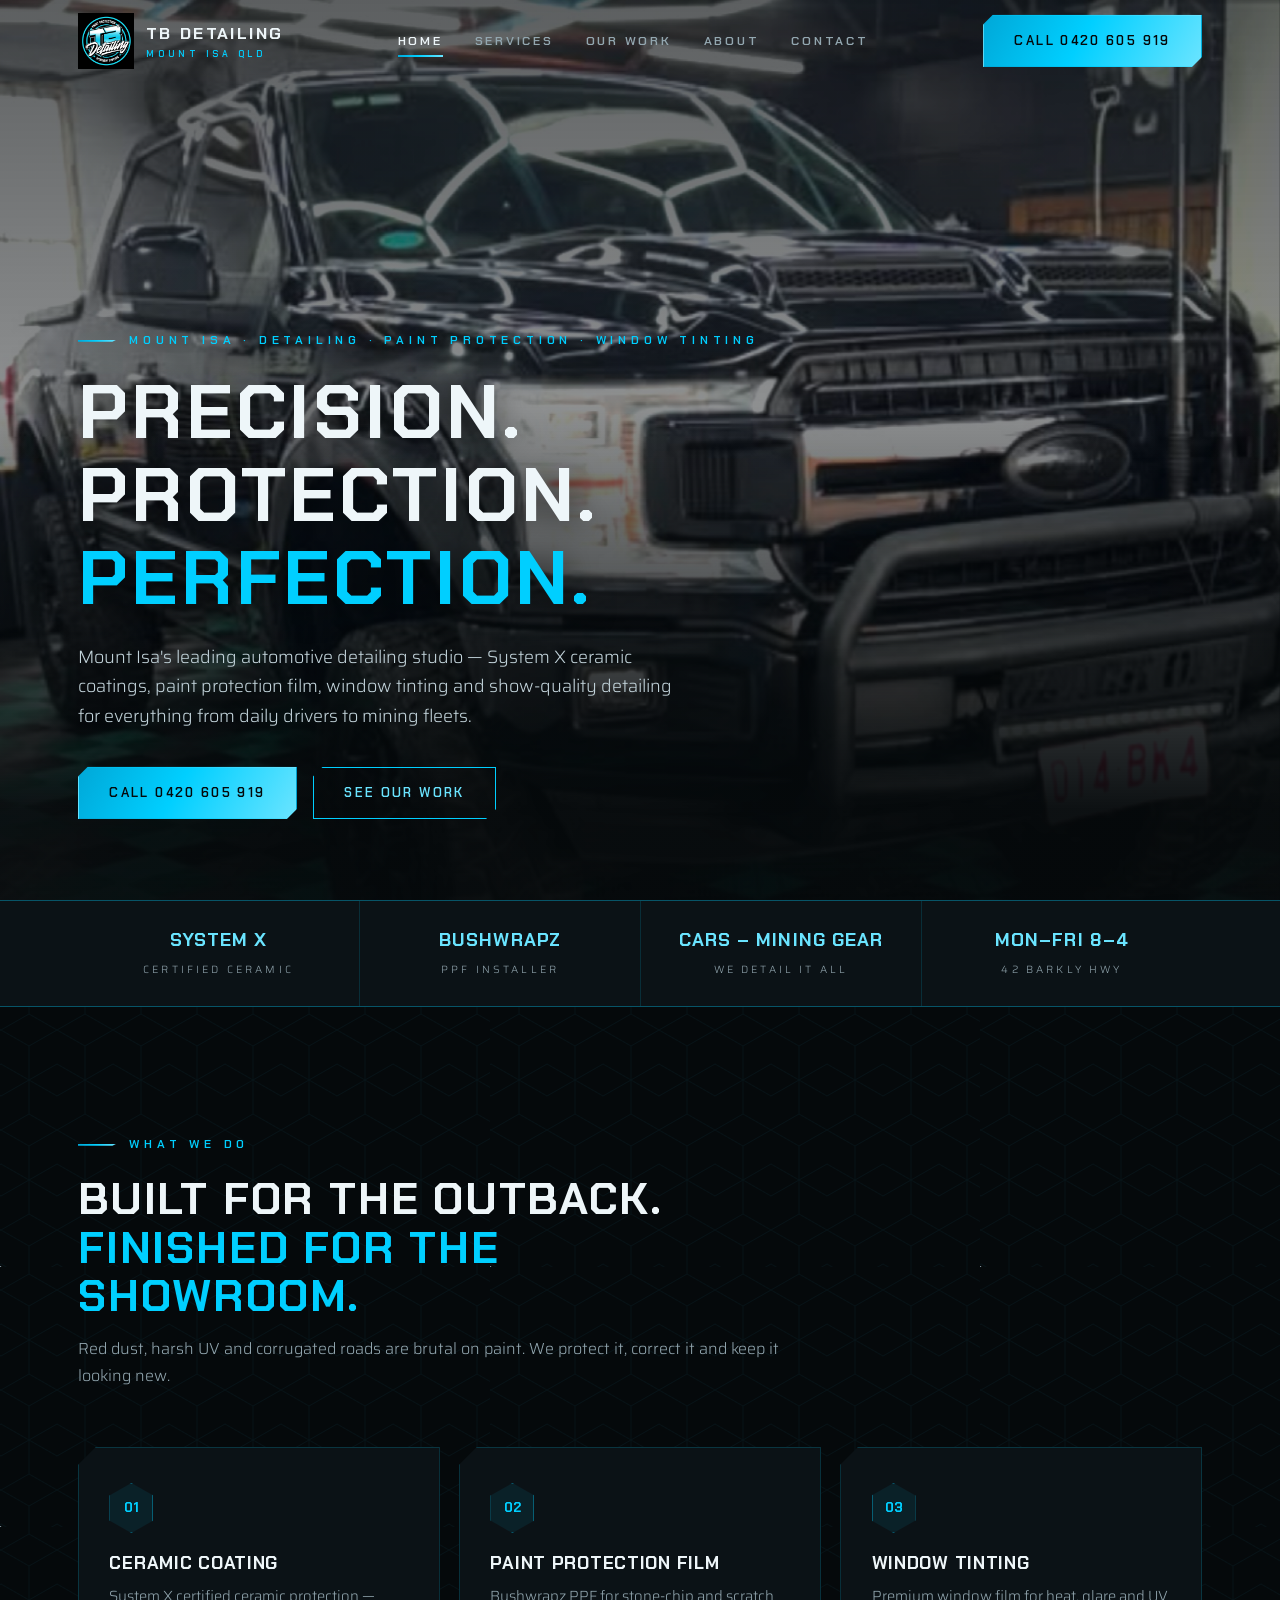
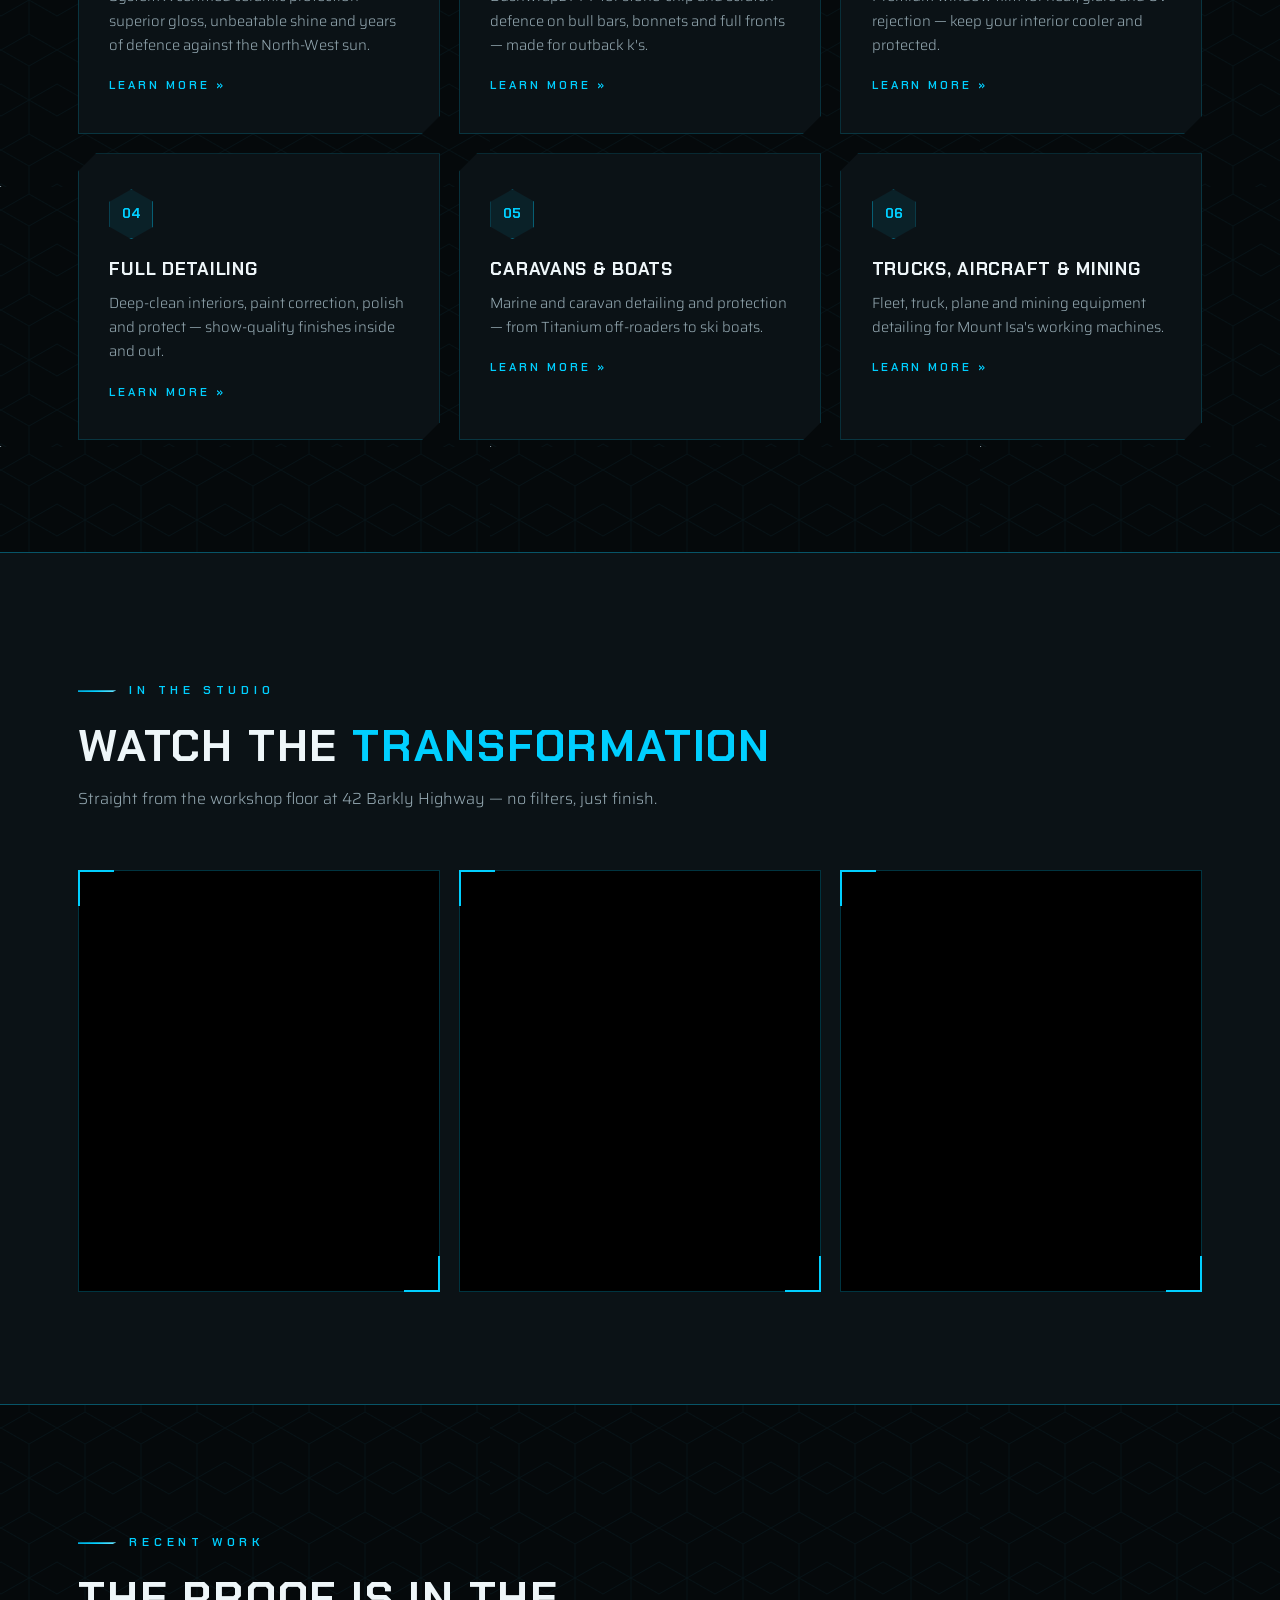
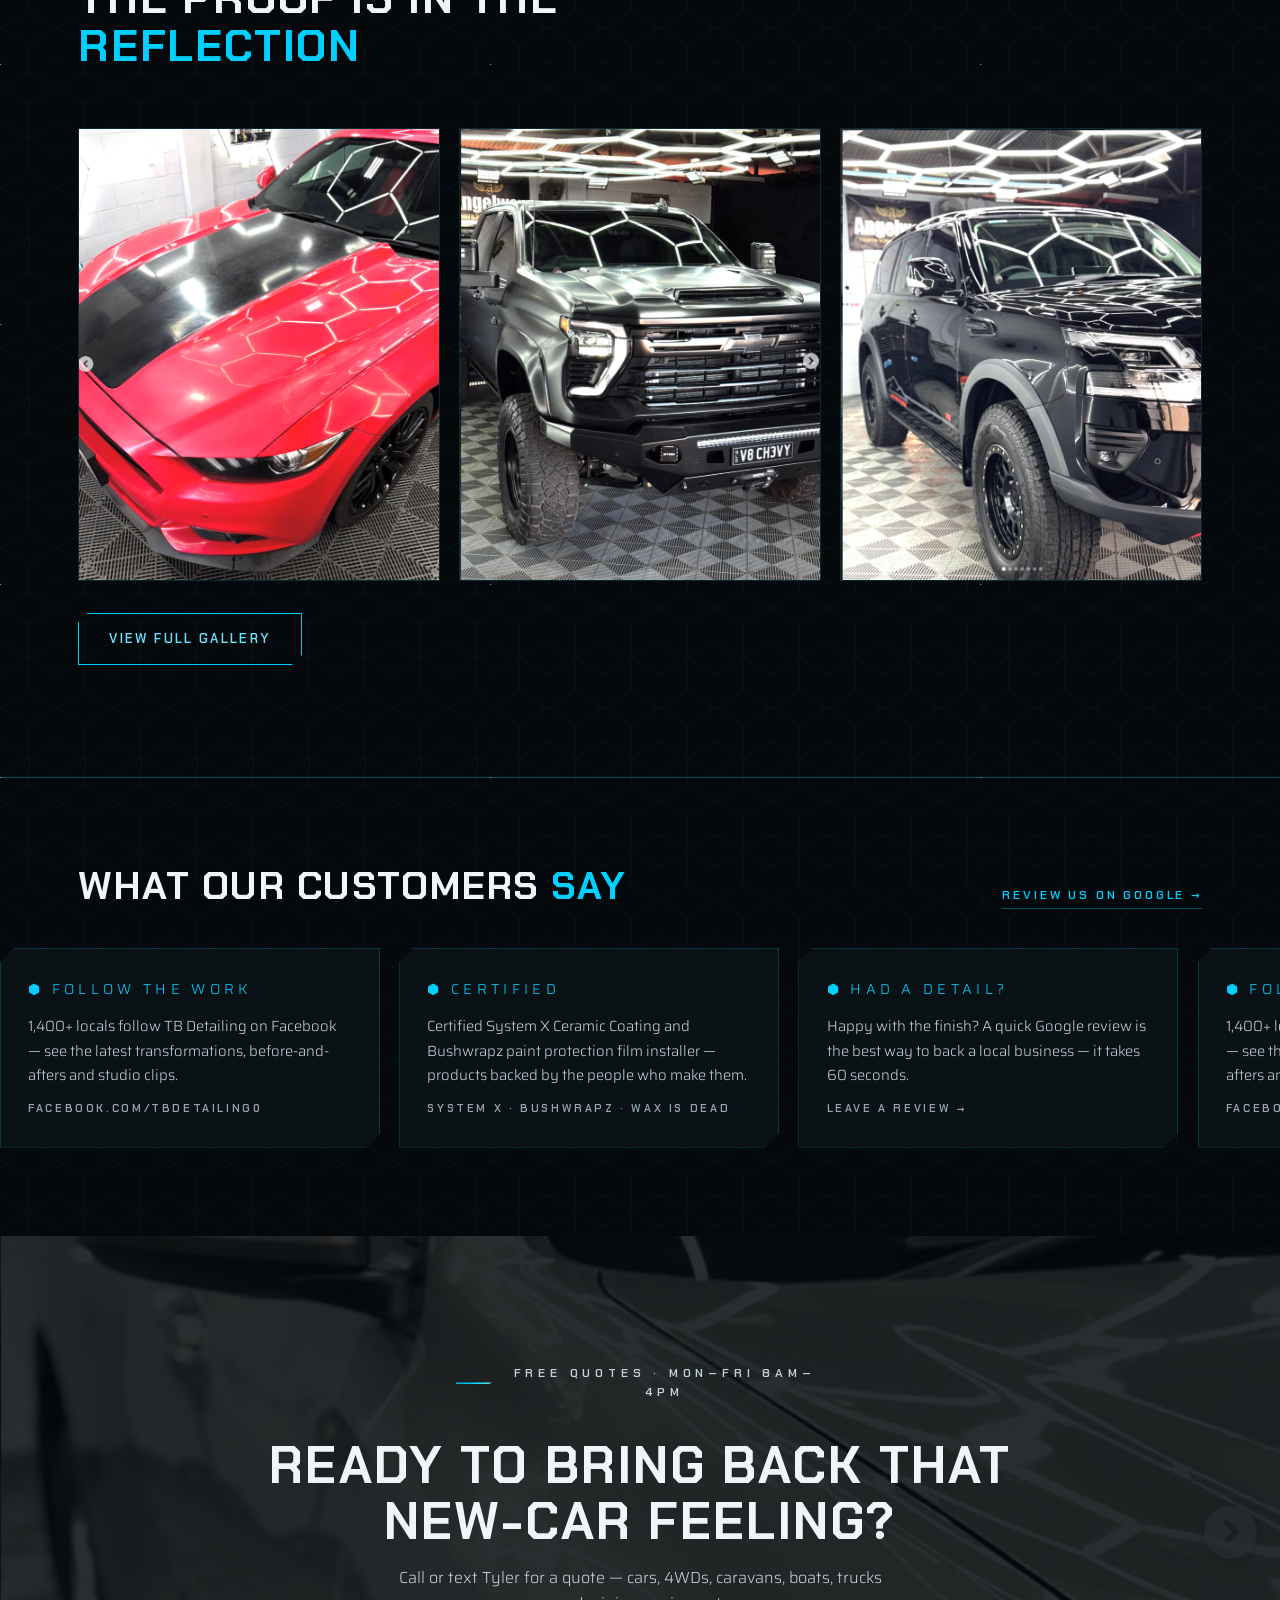
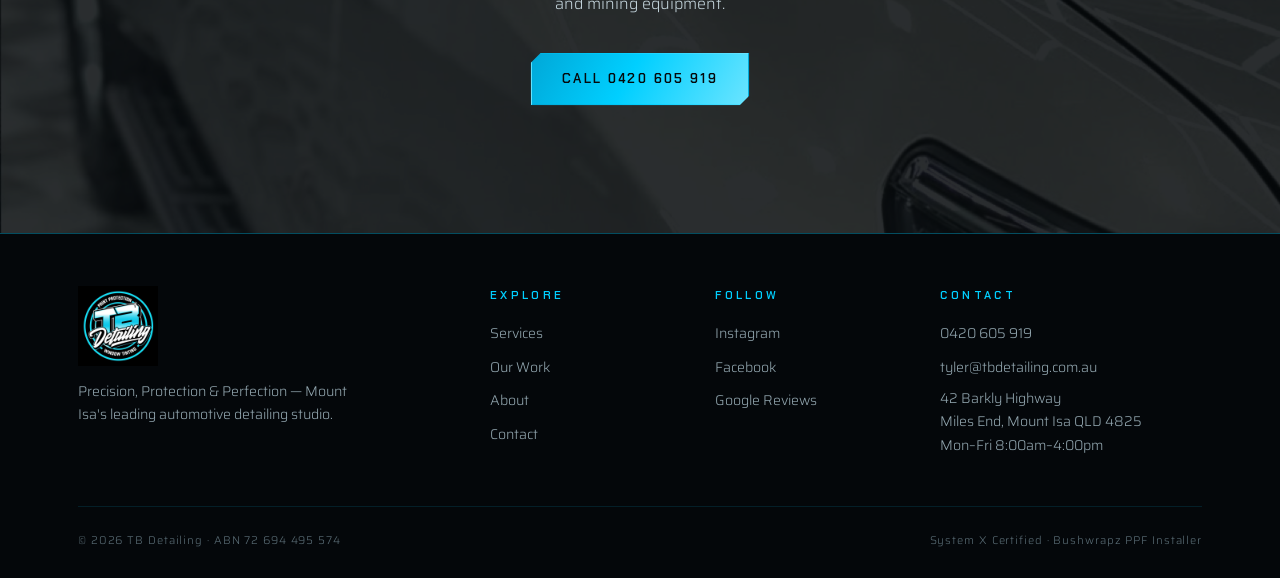
==== commit 09c7ea68: "Protection Packages pricing section, red Mustang leads Recent Work, fix Silverado captions Co-Author" ====
--- a/index.html
+++ b/index.html
@@ -110,8 +110,8 @@
       <h2>The proof is in the <span class="cyan">reflection</span></h2>
     </div>
     <div class="gallery">
-      <figure class="g-item reveal" data-cat="cars"><img src="images/prado-gloss.jpg" alt="Silver Toyota LandCruiser Prado with mirror gloss finish after detailing" loading="lazy"><figcaption>LandCruiser Prado · Full Detail</figcaption></figure>
-      <figure class="g-item reveal" data-cat="cars"><img src="images/mustang-correction.jpg" alt="Red Ford Mustang GT after paint correction" loading="lazy"><figcaption>Mustang GT · Paint Correction</figcaption></figure>
+      <figure class="g-item reveal" data-cat="cars"><img src="images/mustang-hex.jpg" alt="Red Mustang bonnet with hexagonal light reflections after ceramic coating" loading="lazy"><figcaption>Mustang GT · Ceramic Gloss</figcaption></figure>
+      <figure class="g-item reveal" data-cat="cars"><img src="images/mustang-correction.jpg" alt="Matte black Chevrolet Silverado detailed under hex studio lighting" loading="lazy"><figcaption>Silverado V8 · Full Detail</figcaption></figure>
       <figure class="g-item reveal" data-cat="cars"><img src="images/patrol-hero.jpg" alt="Black Nissan Patrol Warrior detailed under hex studio lighting" loading="lazy"><figcaption>Patrol Warrior · Full Detail</figcaption></figure>
     </div>
     <p style="margin-top:2rem"><a class="btn" href="work.html">View Full Gallery</a></p>
--- a/css/style.css
+++ b/css/style.css
@@ -249,6 +249,32 @@
 .service-row ul li { padding-left: 1.4rem; position: relative; margin-bottom: 0.4rem; font-size: 0.92rem; }
 .service-row ul li::before { content: "⬢"; position: absolute; left: 0; top: 0.1em; color: var(--cyan); font-size: 0.6rem; }
 
+/* ============ PROTECTION PACKAGES ============ */
+.packages-grid { display: grid; grid-template-columns: repeat(3, 1fr); gap: 1.2rem; align-items: stretch; }
+.package-card {
+  background: var(--panel); border: 1px solid rgba(0, 207, 255, 0.2);
+  padding: 2rem 1.7rem; display: flex; flex-direction: column;
+  clip-path: polygon(16px 0, 100% 0, 100% calc(100% - 16px), calc(100% - 16px) 100%, 0 100%, 0 16px);
+  transition: border-color 0.35s, transform 0.35s;
+}
+.package-card:hover { border-color: var(--cyan); transform: translateY(-5px); }
+.package-card h3 { font-size: 1.15rem; }
+.package-card h3 span { color: var(--cyan); }
+.package-card .pkg-desc { font-size: 0.88rem; margin: 0.7rem 0 1.1rem; }
+.package-card ul { border-top: 1px solid rgba(0, 207, 255, 0.15); padding-top: 1rem; margin-bottom: 1.3rem; }
+.package-card ul li { padding-left: 1.3rem; position: relative; margin-bottom: 0.35rem; font-size: 0.82rem; color: var(--grey); }
+.package-card ul li::before { content: "⬢"; position: absolute; left: 0; top: 0.15em; color: var(--cyan); font-size: 0.5rem; }
+.pkg-price { margin-top: auto; border-top: 1px solid rgba(0, 207, 255, 0.15); padding-top: 1rem; }
+.pkg-price .from { font-family: var(--display); font-weight: 600; font-size: 0.62rem; letter-spacing: 0.34em; text-transform: uppercase; color: var(--cyan); display: block; margin-bottom: 0.5rem; }
+.pkg-tiers { display: flex; flex-wrap: wrap; gap: 0.5rem 1.6rem; }
+.pkg-tiers div { display: flex; flex-direction: column; }
+.pkg-tiers span { font-size: 0.62rem; letter-spacing: 0.22em; text-transform: uppercase; color: var(--grey); }
+.pkg-tiers strong { font-family: var(--display); font-weight: 700; font-size: 1.35rem; color: var(--cyan-hi); }
+.package-card.featured { border-color: var(--cyan); box-shadow: 0 0 34px rgba(0, 207, 255, 0.18); }
+.package-card.featured .pkg-tag { display: inline-block; align-self: flex-start; font-family: var(--display); font-weight: 700; font-size: 0.6rem; letter-spacing: 0.3em; text-transform: uppercase; color: var(--ink); background: var(--cyan-grad); padding: 0.3rem 0.7rem; margin-bottom: 0.9rem; }
+@media (max-width: 960px) { .packages-grid { grid-template-columns: 1fr 1fr; } }
+@media (max-width: 640px) { .packages-grid { grid-template-columns: 1fr; } }
+
 /* ============ FORM ============ */
 .split { display: grid; grid-template-columns: 1fr 1fr; gap: clamp(2rem, 5vw, 4.5rem); align-items: start; }
 .form-grid { display: grid; grid-template-columns: repeat(2, 1fr); gap: 1.1rem; }
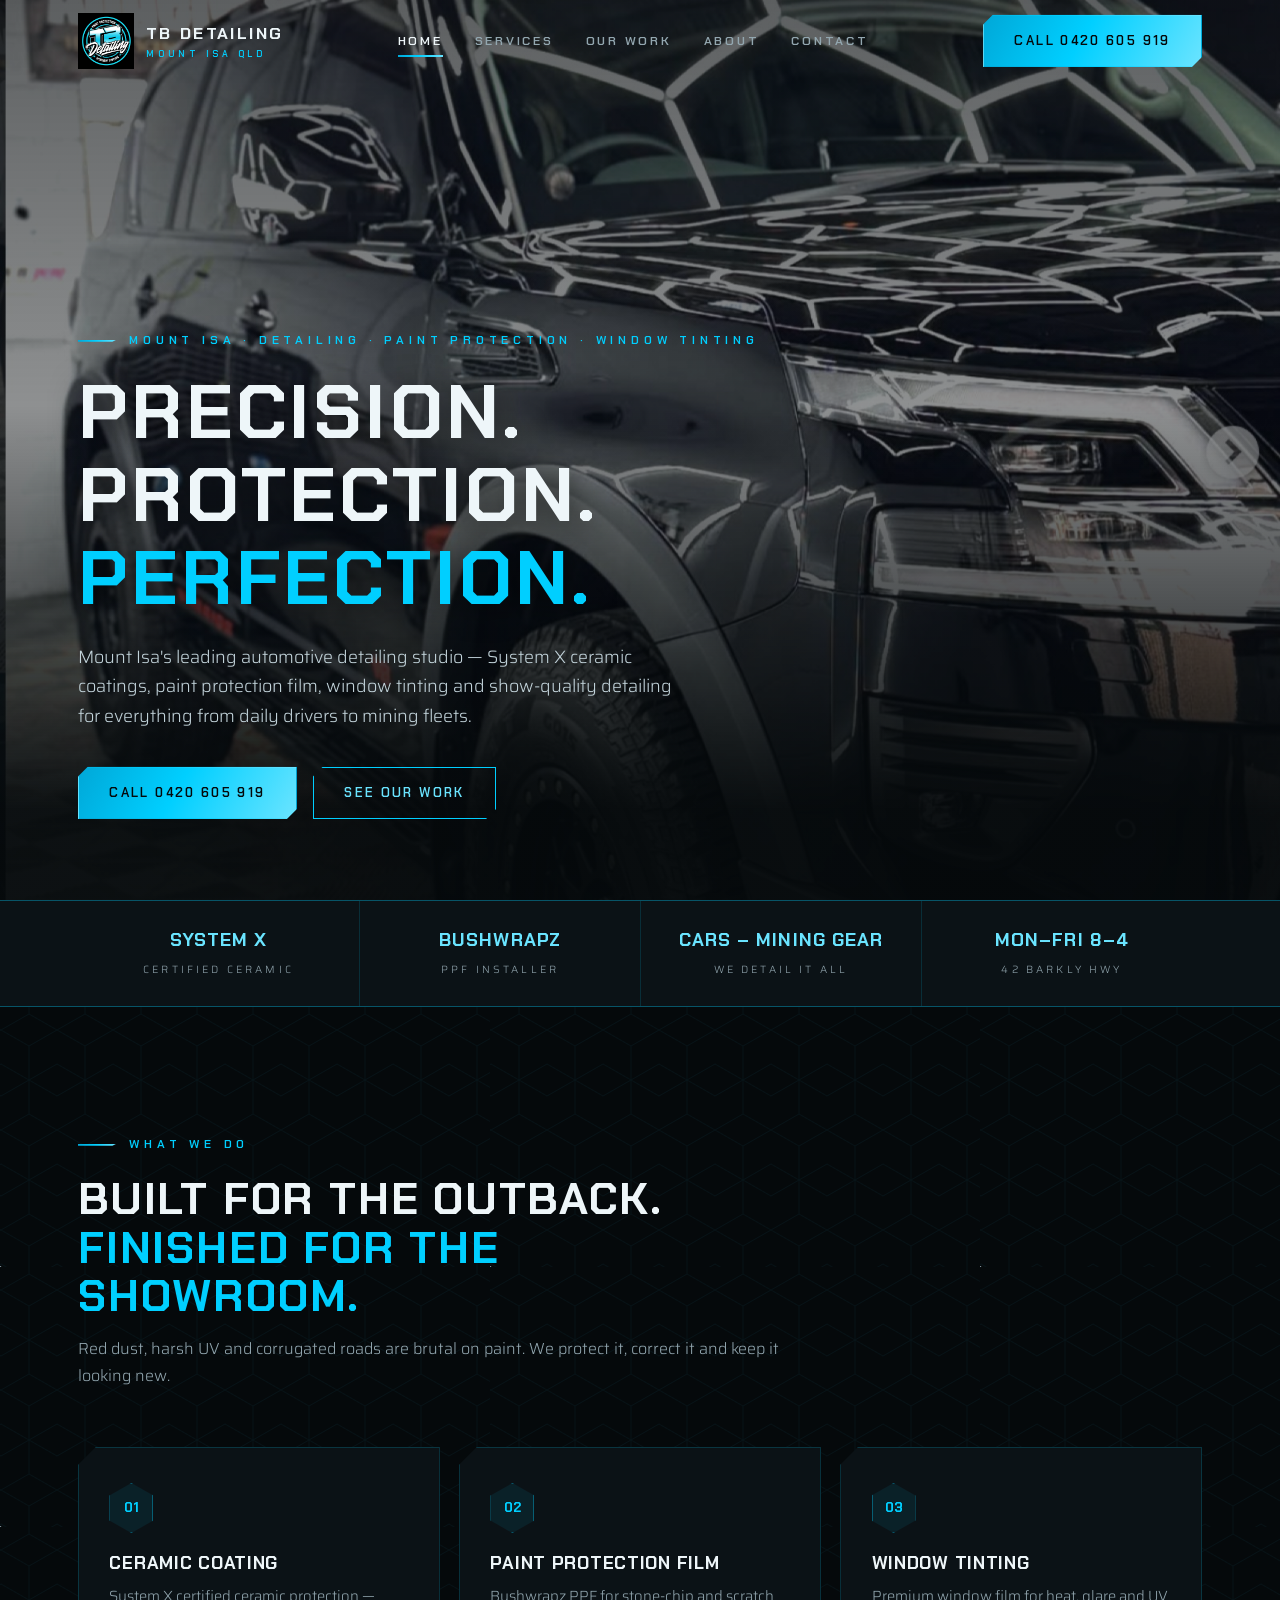
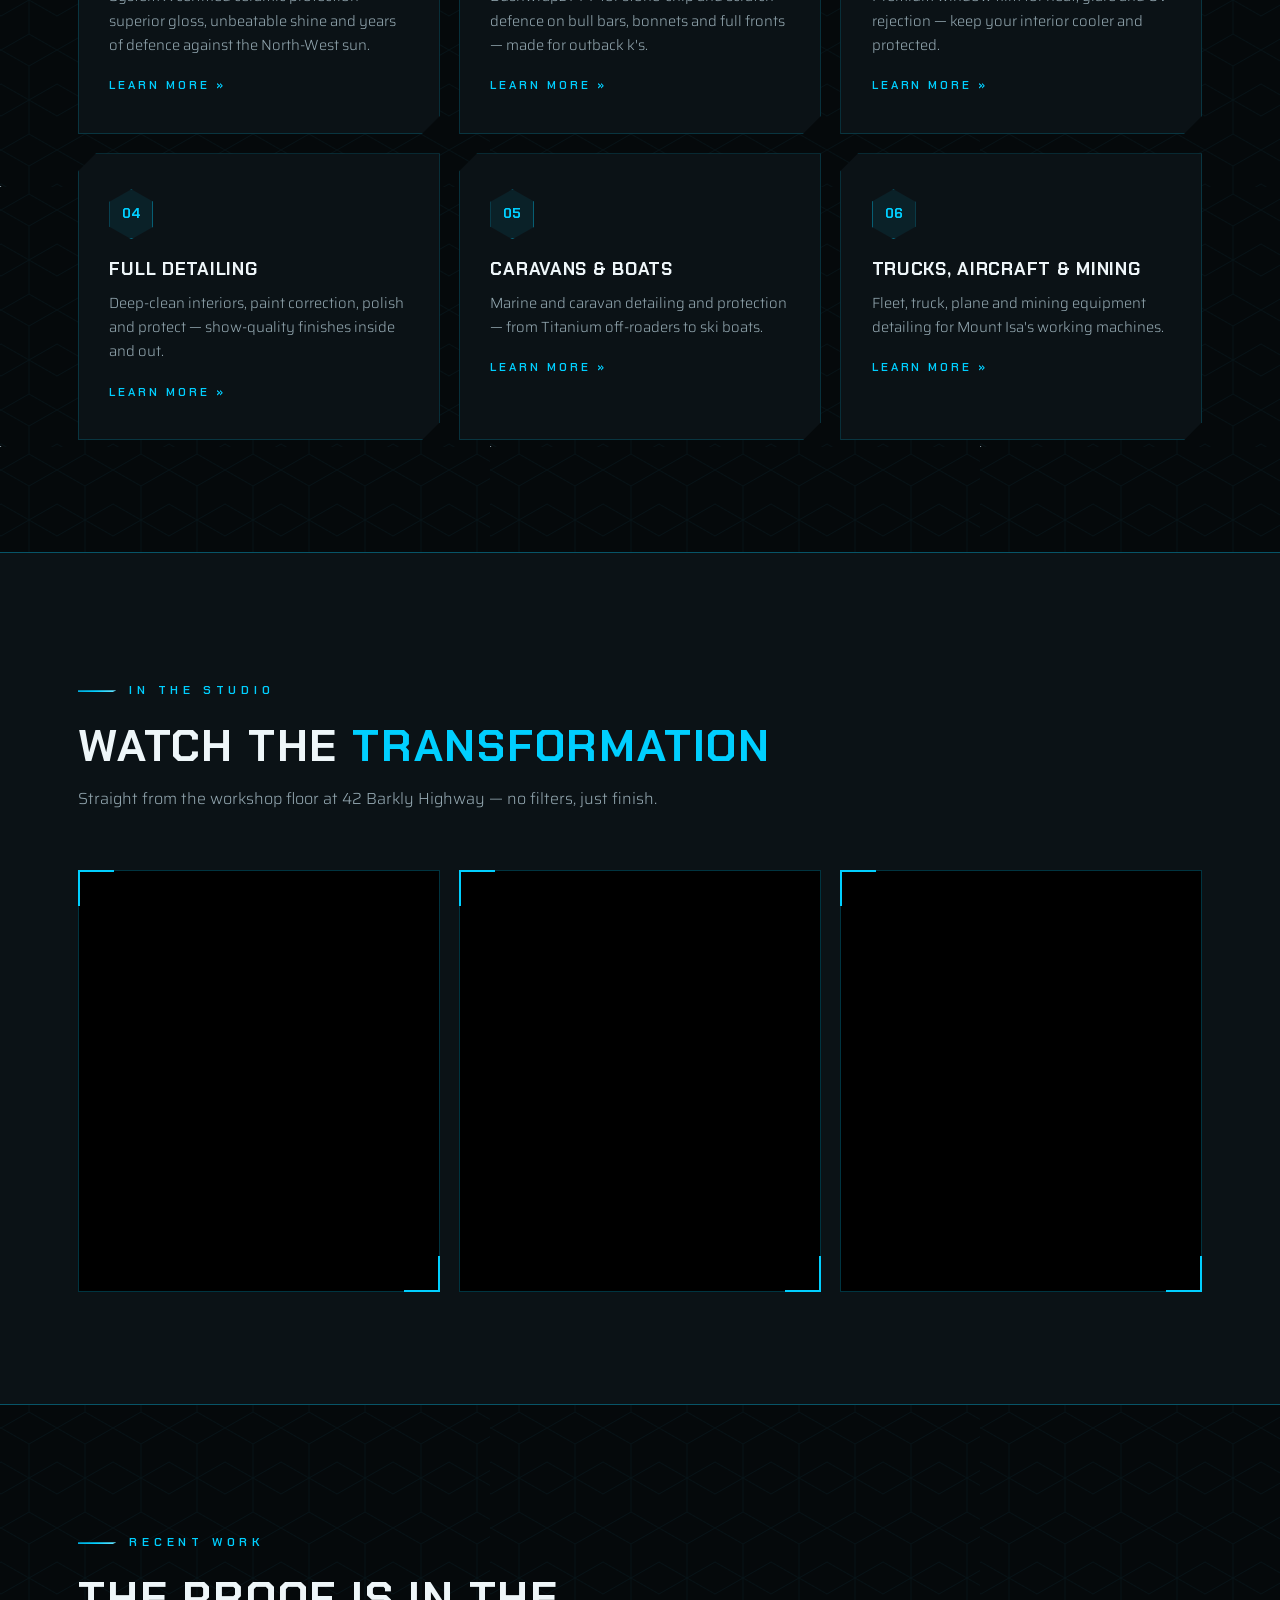
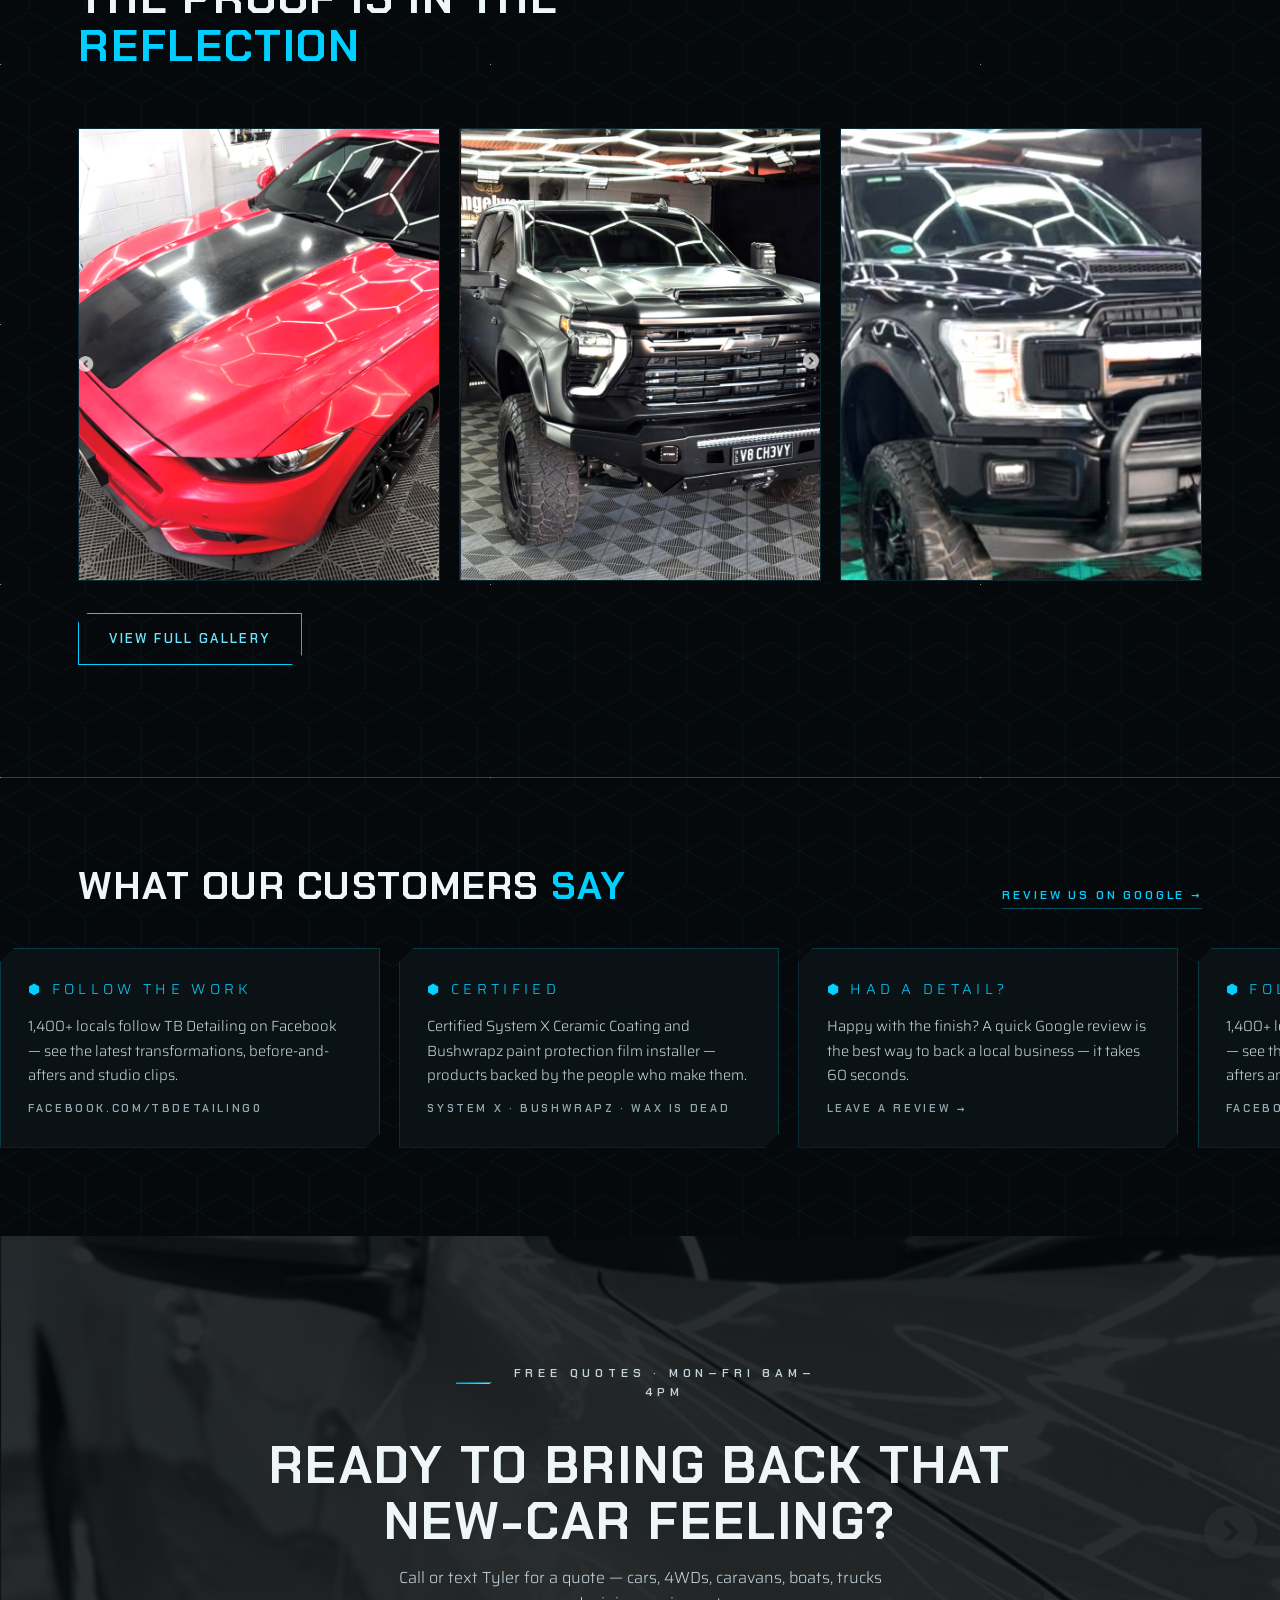
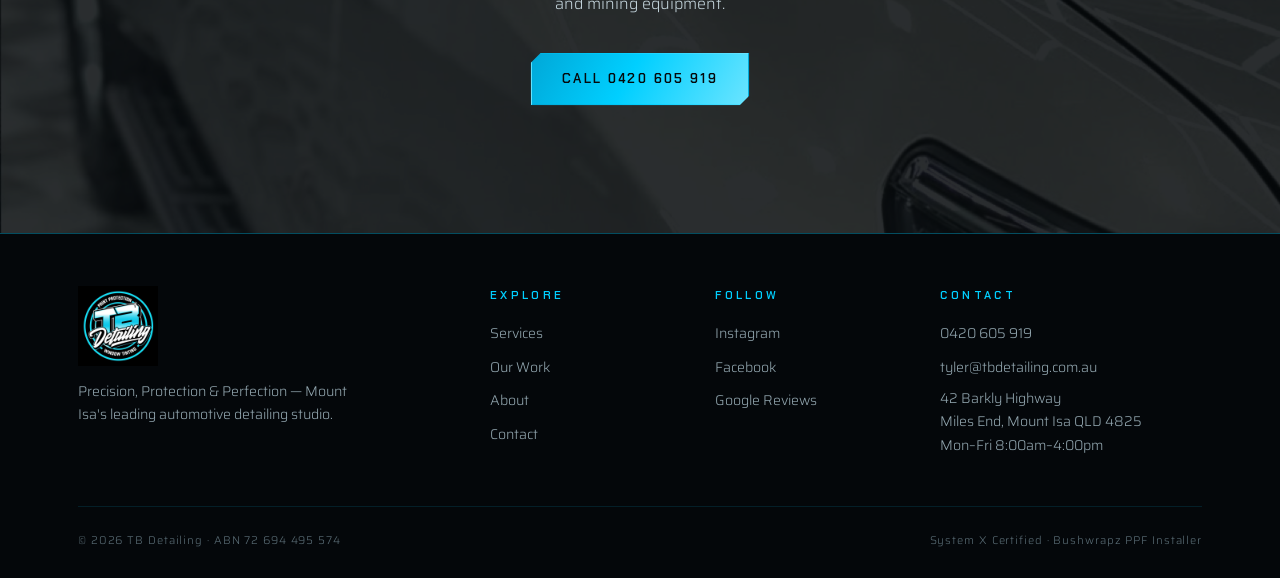
==== commit f40e6c71: "Restore Patrol hero; F-150 moves to Recent Work Co-Authored-By: Claude Fable 5 <noreply@anthropic.co" ====
--- a/index.html
+++ b/index.html
@@ -12,7 +12,7 @@
 <link rel="stylesheet" href="css/style.css">
 <meta property="og:title" content="TB Detailing — Precision, Protection &amp; Perfection">
 <meta property="og:description" content="Mount Isa's leading automotive detailing, ceramic coating and window tinting studio.">
-<meta property="og:image" content="images/f150-hero.jpg">
+<meta property="og:image" content="images/patrol-hero.jpg">
 <script type="application/ld+json">
 {
   "@context": "https://schema.org",
@@ -49,7 +49,7 @@
 </header>
 
 <section class="hero">
-  <div class="hero-bg"><img src="images/f150-hero.jpg" alt="Lifted black Ford F-150 freshly detailed under hexagonal studio lighting at TB Detailing Mount Isa" fetchpriority="high"></div>
+  <div class="hero-bg"><img src="images/patrol-hero.jpg" alt="Black Nissan Patrol Warrior freshly detailed under hexagonal studio lighting at TB Detailing Mount Isa" fetchpriority="high"></div>
   <div class="hero-inner hero-reveal">
     <p class="kicker">Mount Isa · Detailing · Paint Protection · Window Tinting</p>
     <h1>Precision. Protection. <span class="cyan">Perfection.</span></h1>
@@ -112,7 +112,7 @@
     <div class="gallery">
       <figure class="g-item reveal" data-cat="cars"><img src="images/mustang-hex.jpg" alt="Red Mustang bonnet with hexagonal light reflections after ceramic coating" loading="lazy"><figcaption>Mustang GT · Ceramic Gloss</figcaption></figure>
       <figure class="g-item reveal" data-cat="cars"><img src="images/mustang-correction.jpg" alt="Matte black Chevrolet Silverado detailed under hex studio lighting" loading="lazy"><figcaption>Silverado V8 · Full Detail</figcaption></figure>
-      <figure class="g-item reveal" data-cat="cars"><img src="images/patrol-hero.jpg" alt="Black Nissan Patrol Warrior detailed under hex studio lighting" loading="lazy"><figcaption>Patrol Warrior · Full Detail</figcaption></figure>
+      <figure class="g-item reveal" data-cat="cars"><img src="images/f150-hero.jpg" alt="Lifted black Ford F-150 detailed under hex studio lighting" loading="lazy"><figcaption>F-150 · Full Detail</figcaption></figure>
     </div>
     <p style="margin-top:2rem"><a class="btn" href="work.html">View Full Gallery</a></p>
   </div>
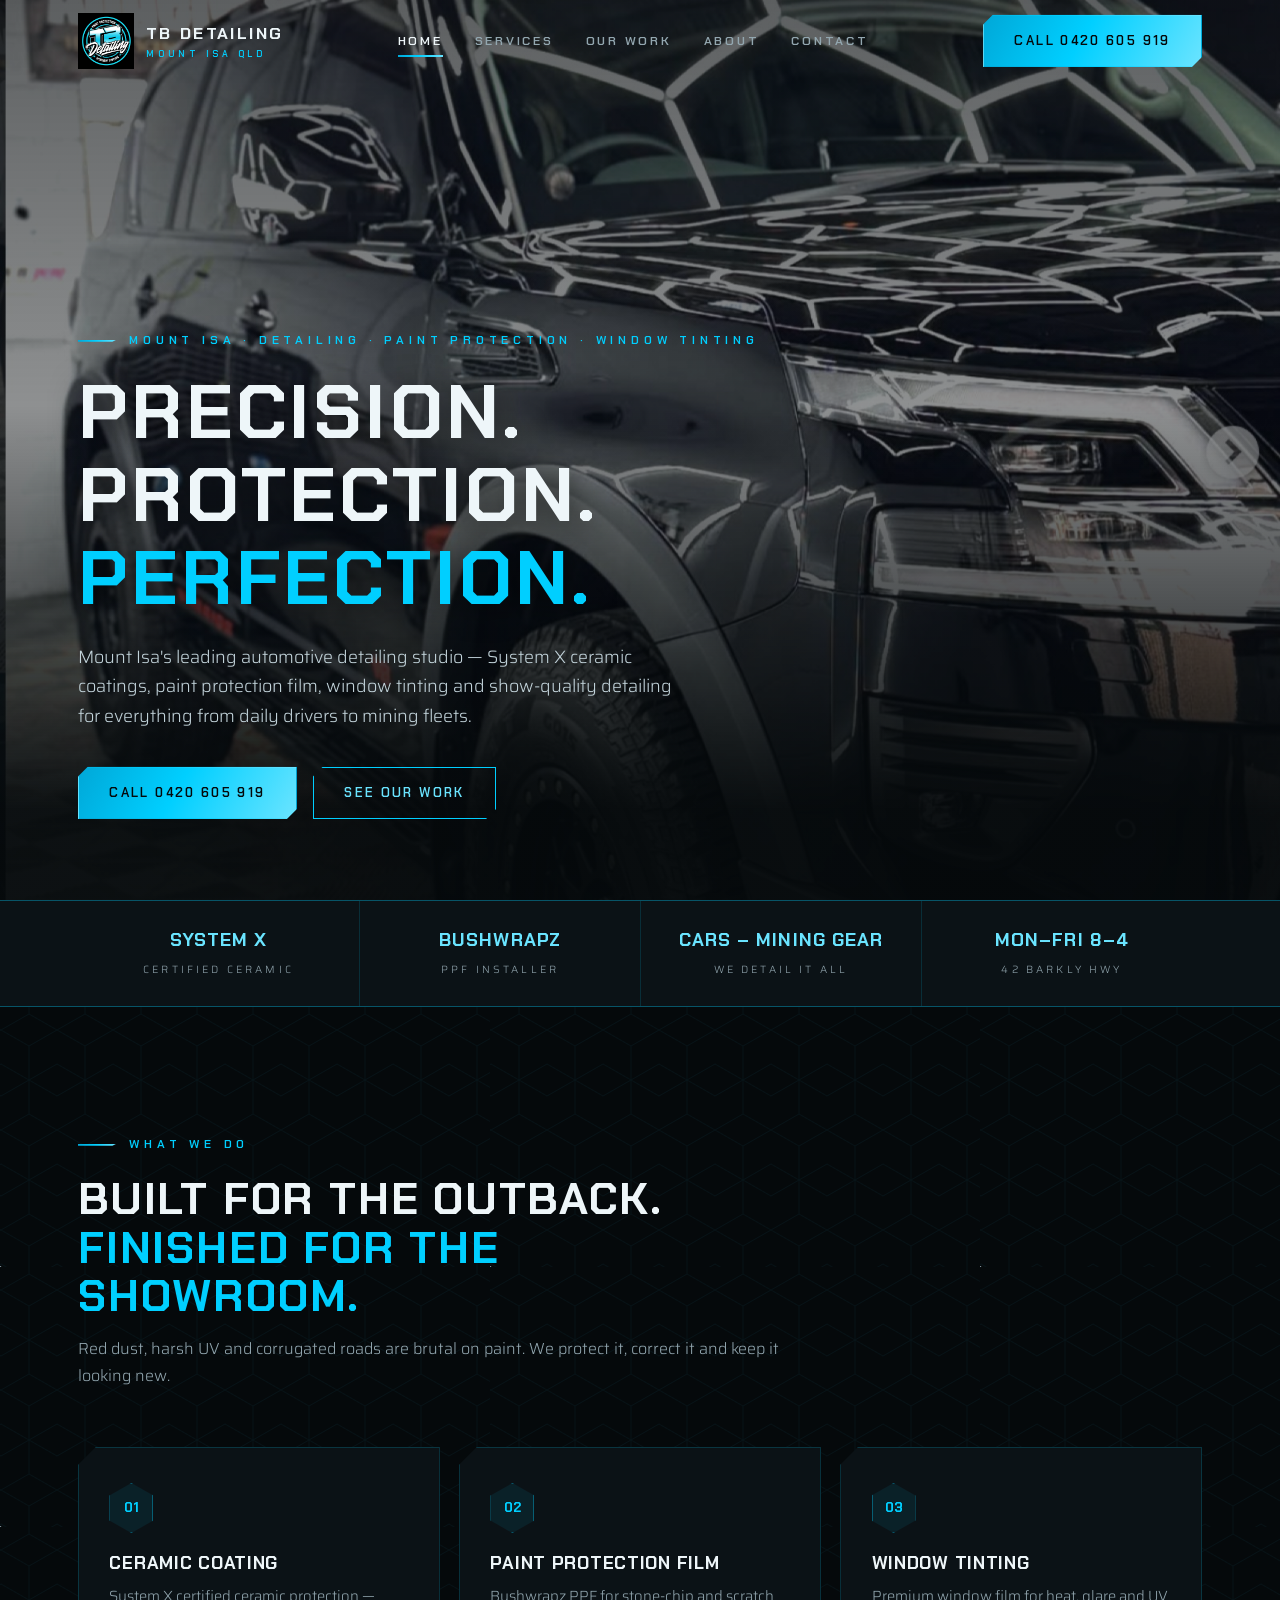
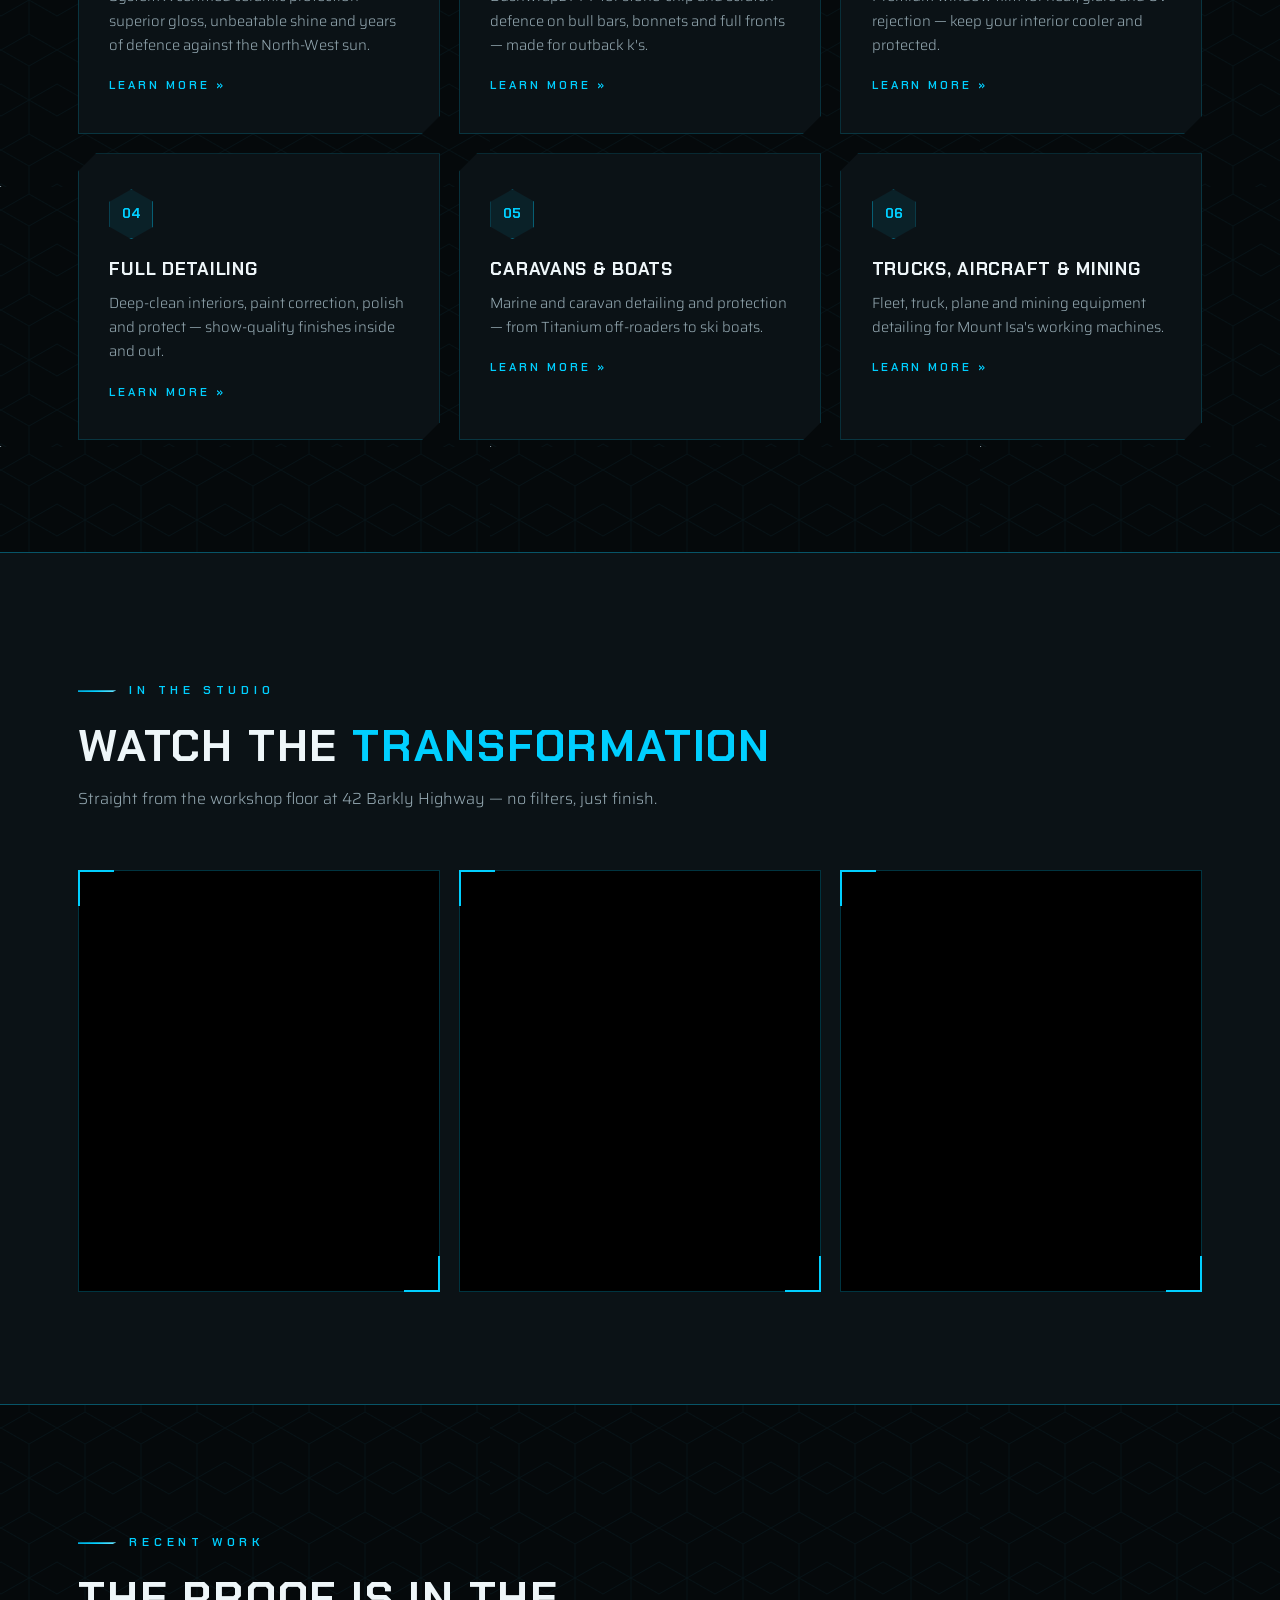
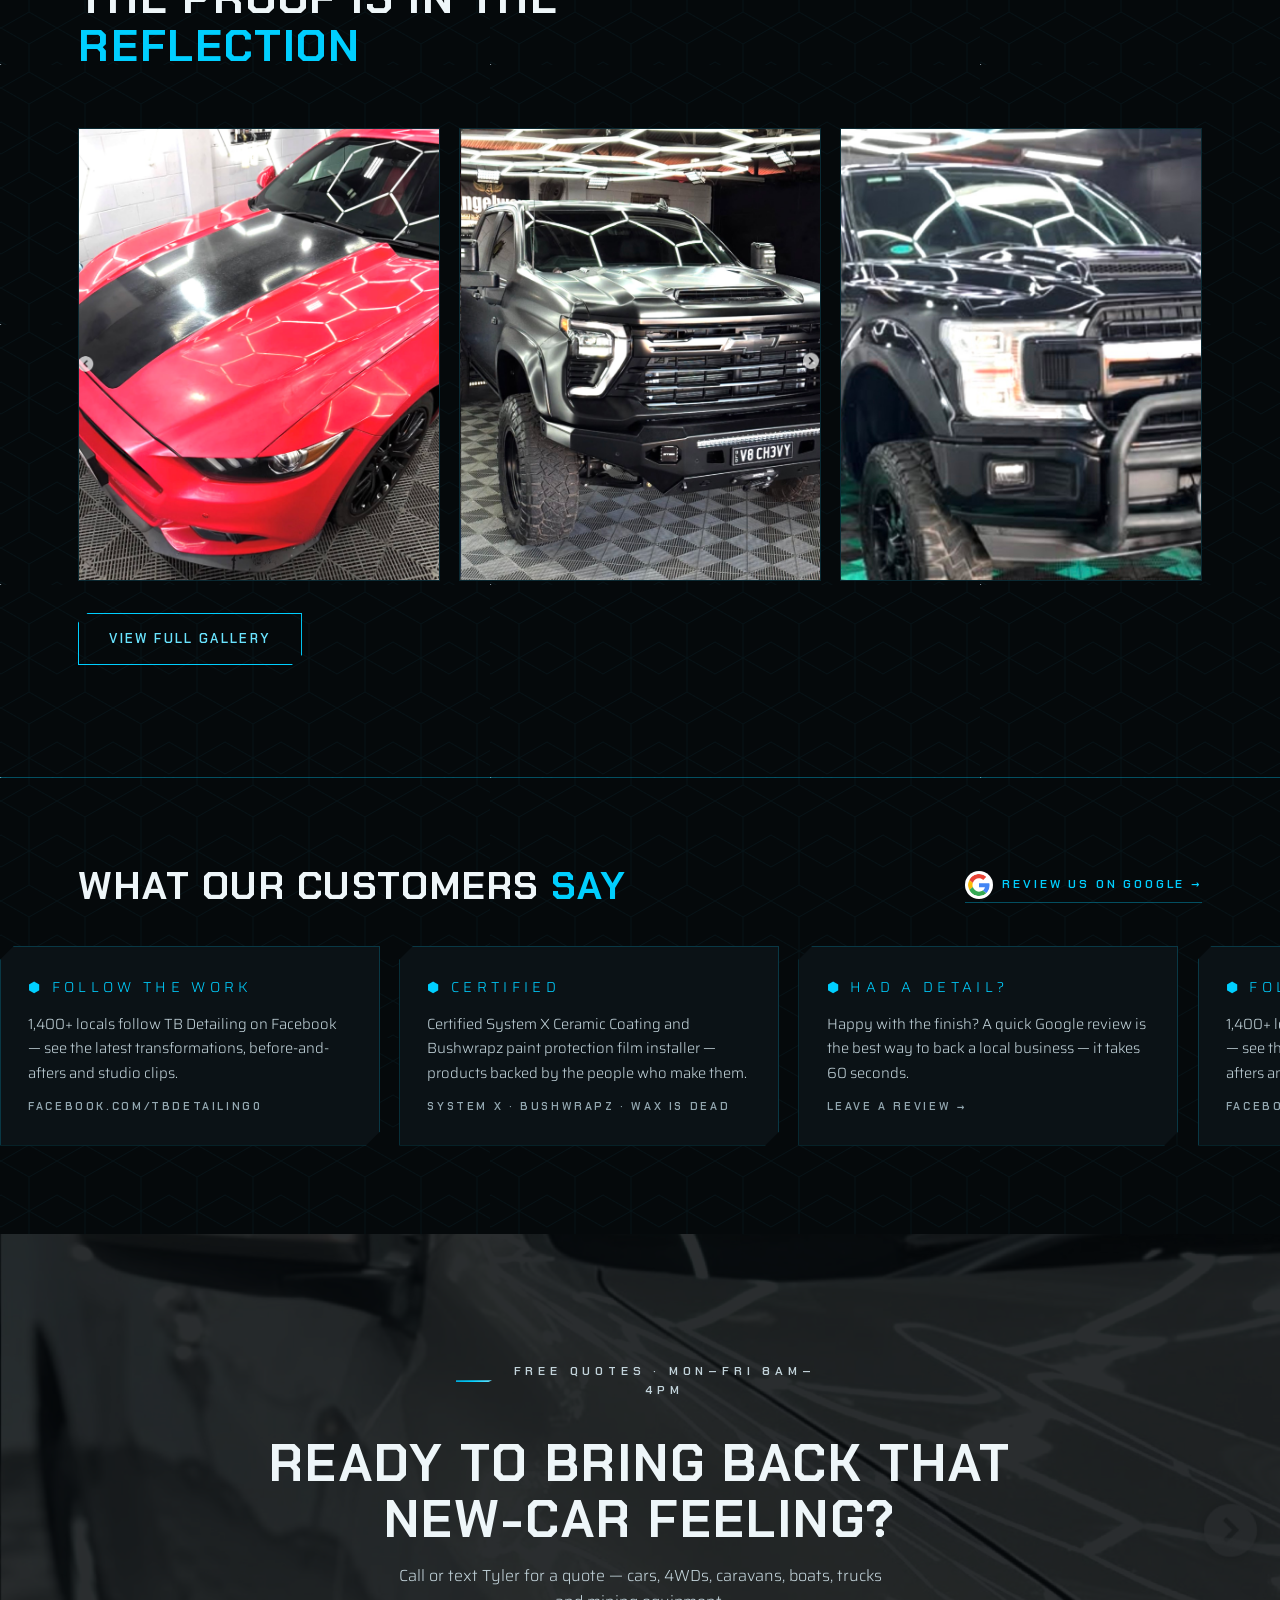
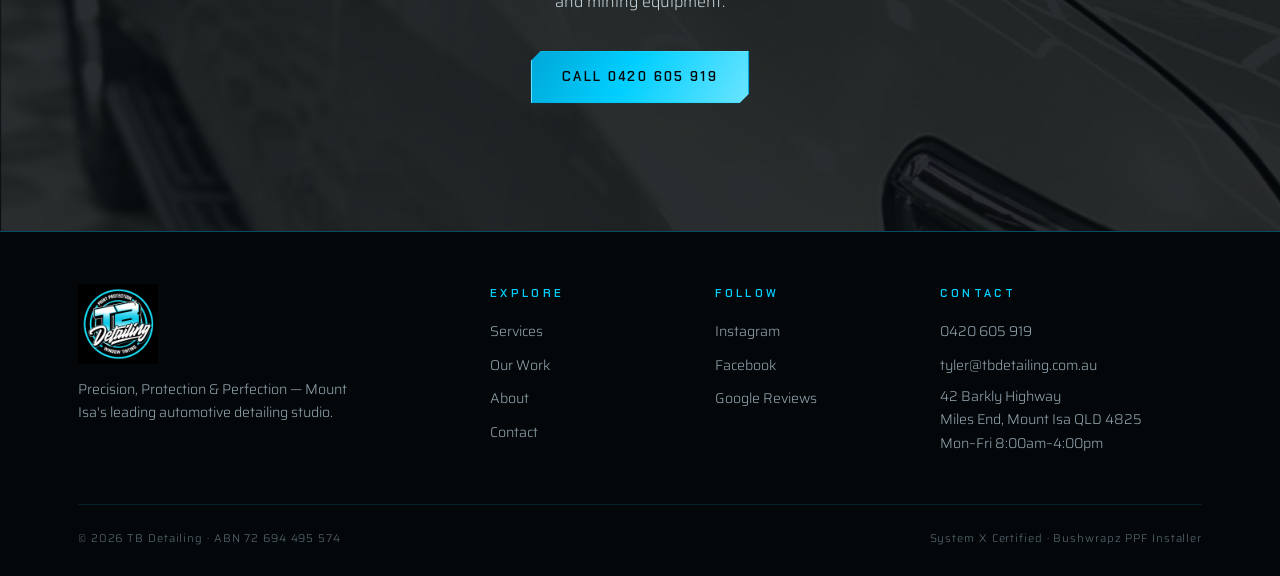
==== commit 8eff0cac: "Add Google G logo to reviews band link Co-Authored-By: Claude Fable 5 <noreply@anthropic.com>" ====
--- a/index.html
+++ b/index.html
@@ -121,7 +121,10 @@
 <section class="reviews-band" id="reviews">
   <div class="band-head">
     <h2>What our customers <span class="cyan">say</span></h2>
-    <a class="g-link" href="https://www.google.com/maps/search/TB+Detailing+Mount+Isa" target="_blank" rel="noopener">Review us on Google →</a>
+    <a class="g-link" href="https://www.google.com/maps/search/TB+Detailing+Mount+Isa" target="_blank" rel="noopener">
+      <svg class="g-logo" viewBox="0 0 48 48" width="22" height="22" aria-hidden="true"><path fill="#EA4335" d="M24 9.5c3.54 0 6.71 1.22 9.21 3.6l6.85-6.85C35.9 2.38 30.47 0 24 0 14.62 0 6.51 5.38 2.56 13.22l7.98 6.19C12.43 13.72 17.74 9.5 24 9.5z"/><path fill="#4285F4" d="M46.98 24.55c0-1.57-.15-3.09-.38-4.55H24v9.02h12.94c-.58 2.96-2.26 5.48-4.78 7.18l7.73 6c4.51-4.18 7.09-10.36 7.09-17.65z"/><path fill="#FBBC05" d="M10.53 28.59c-.48-1.45-.76-2.99-.76-4.59s.27-3.14.76-4.59l-7.98-6.19C.92 16.46 0 20.12 0 24c0 3.88.92 7.54 2.56 10.78l7.97-6.19z"/><path fill="#34A853" d="M24 48c6.48 0 11.93-2.13 15.89-5.81l-7.73-6c-2.15 1.45-4.92 2.3-8.16 2.3-6.26 0-11.57-4.22-13.47-9.91l-7.98 6.19C6.51 42.62 14.62 48 24 48z"/></svg>
+      Review us on Google →
+    </a>
   </div>
   <div class="marquee">
     <!-- Populate with real Google review quotes as they come in: copy a .review-card block per review. -->
--- a/css/style.css
+++ b/css/style.css
@@ -207,7 +207,8 @@
 .reviews-band { overflow: hidden; padding: clamp(3.5rem, 7vw, 5.5rem) 0; border-top: 1px solid var(--cyan-dim); }
 .reviews-band .band-head { max-width: var(--maxw); margin: 0 auto 2.4rem; padding: 0 var(--pad); display: flex; flex-wrap: wrap; align-items: baseline; gap: 1rem; justify-content: space-between; }
 .reviews-band h2 { font-size: clamp(1.6rem, 3.4vw, 2.4rem); }
-.reviews-band .g-link { font-family: var(--display); font-size: 0.74rem; font-weight: 600; letter-spacing: 0.24em; text-transform: uppercase; color: var(--cyan); border-bottom: 1px solid var(--cyan-dim); padding-bottom: 3px; }
+.reviews-band .g-link { display: inline-flex; align-items: center; gap: 0.6rem; font-family: var(--display); font-size: 0.74rem; font-weight: 600; letter-spacing: 0.24em; text-transform: uppercase; color: var(--cyan); border-bottom: 1px solid var(--cyan-dim); padding-bottom: 3px; }
+.g-logo { flex-shrink: 0; background: #fff; border-radius: 50%; padding: 3px; box-sizing: content-box; }
 .marquee { display: flex; gap: 1.2rem; width: max-content; animation: scrollX 45s linear infinite; }
 .marquee:hover { animation-play-state: paused; }
 @keyframes scrollX { from { transform: translateX(0); } to { transform: translateX(-50%); } }
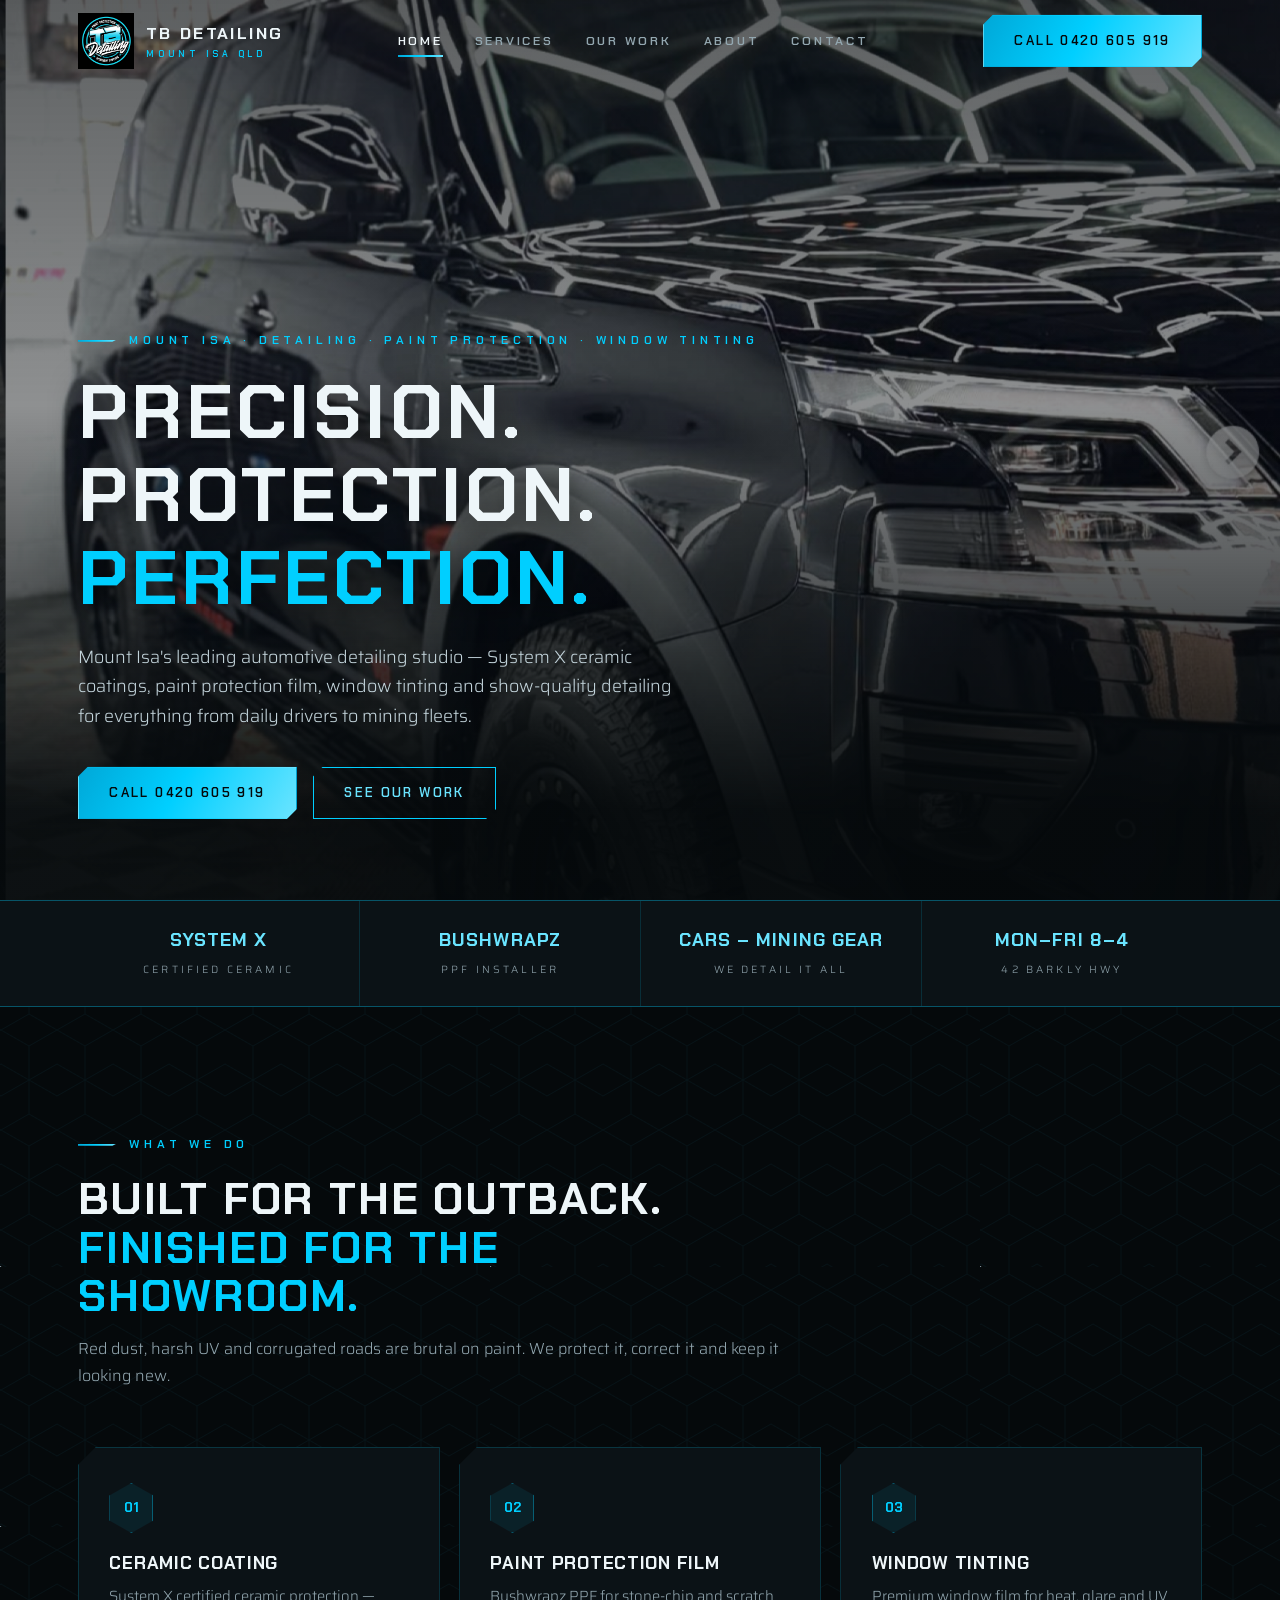
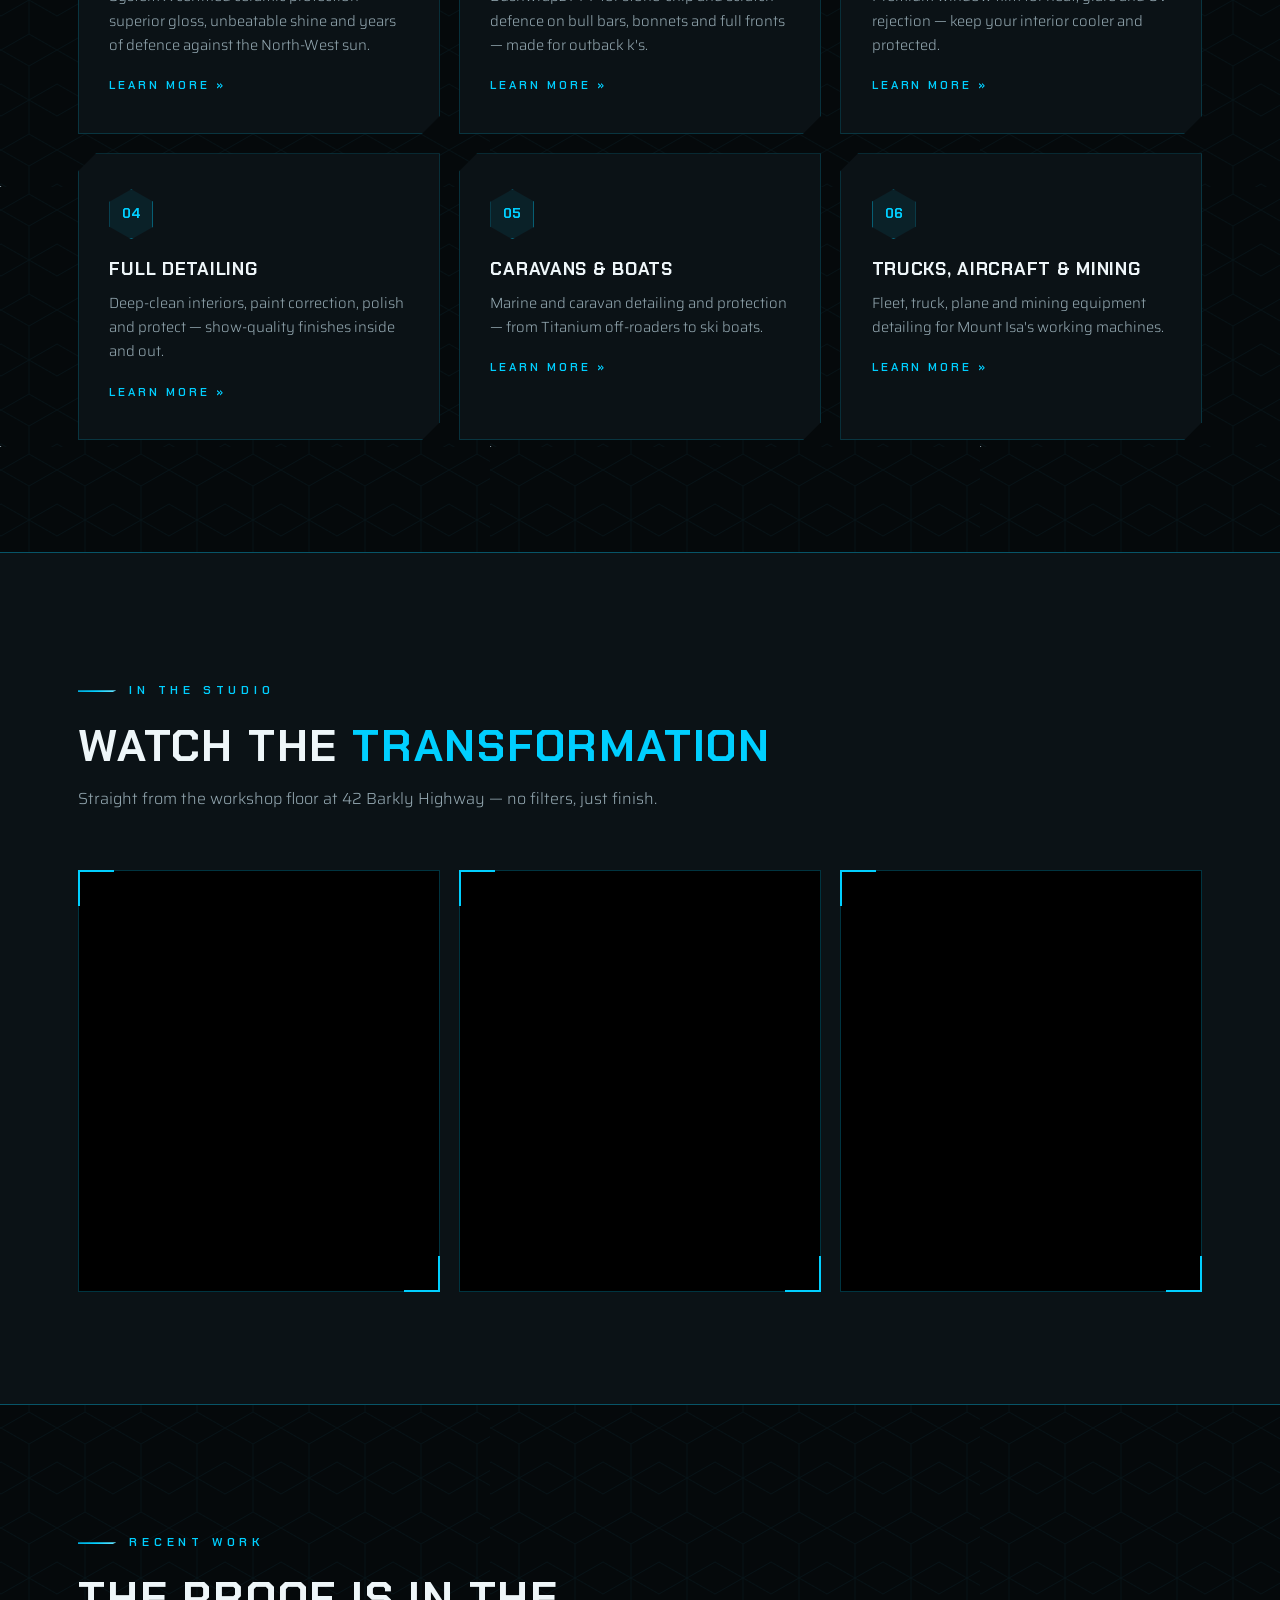
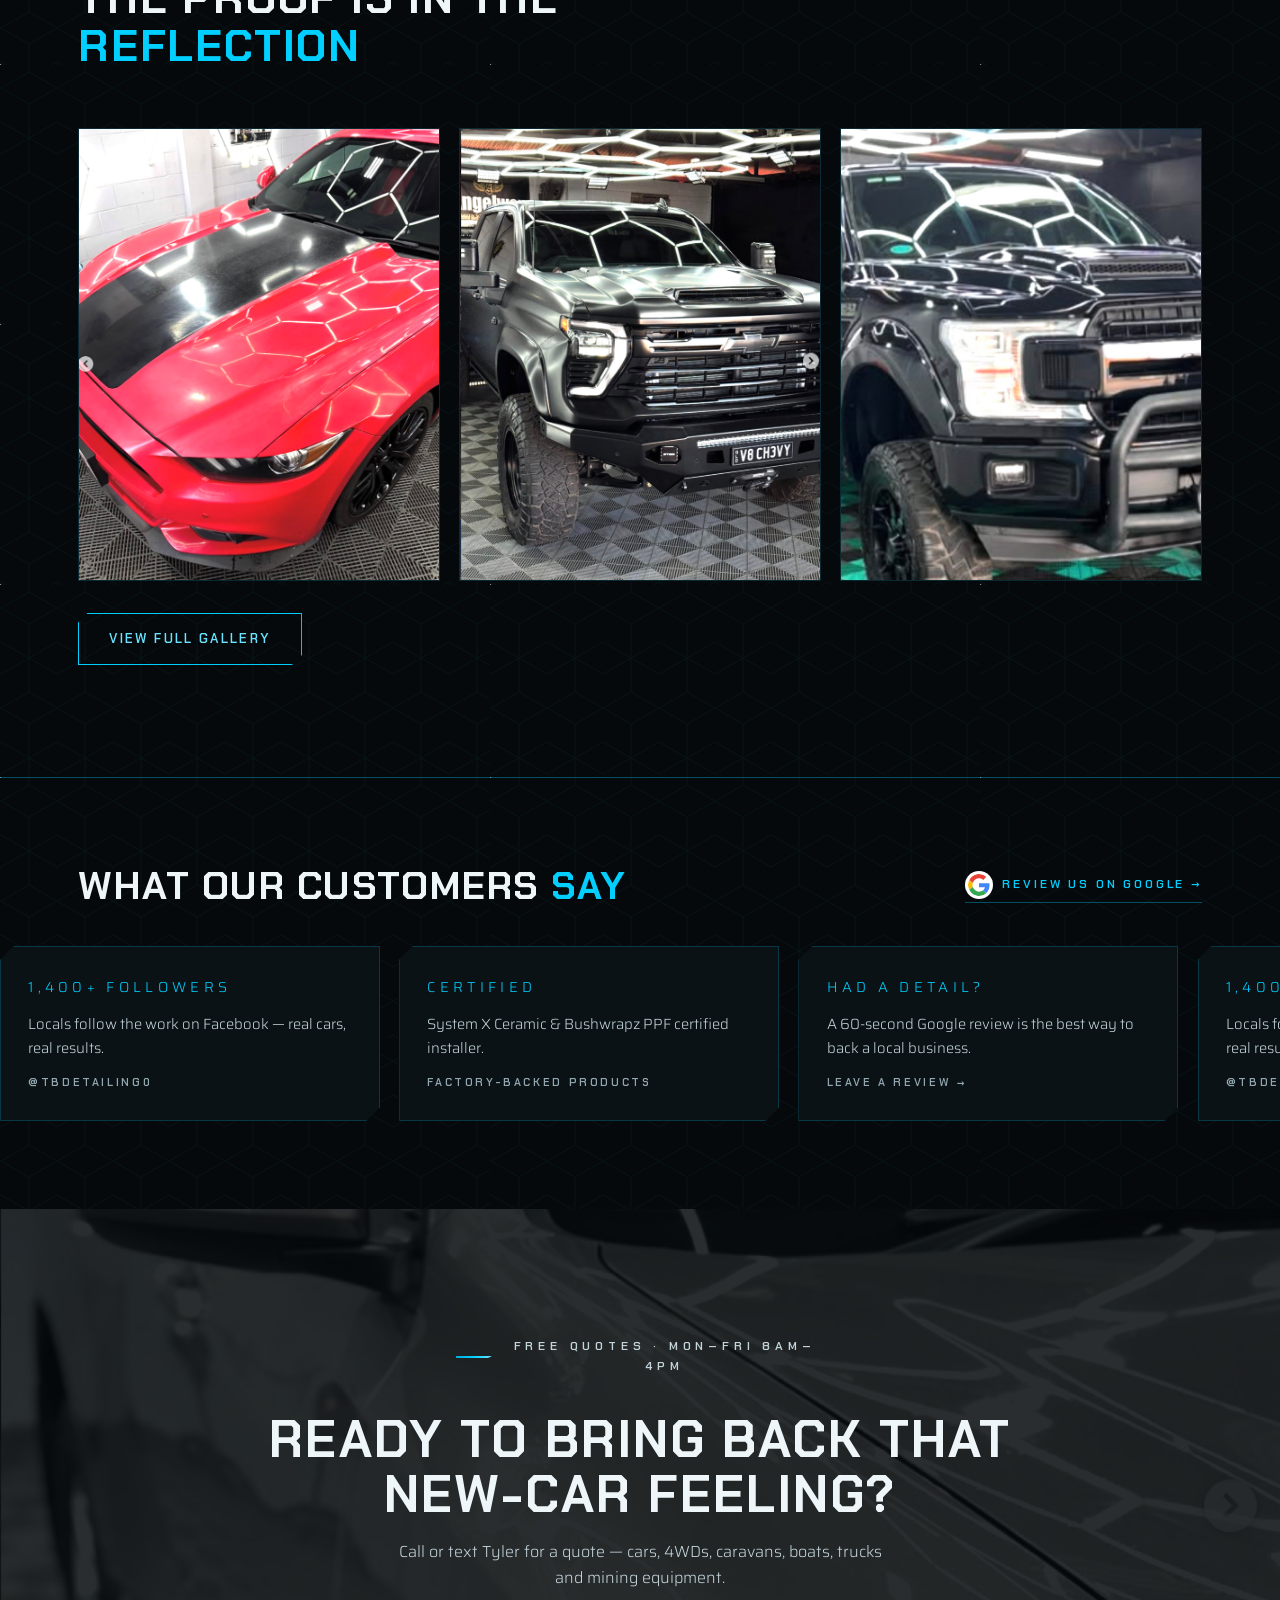
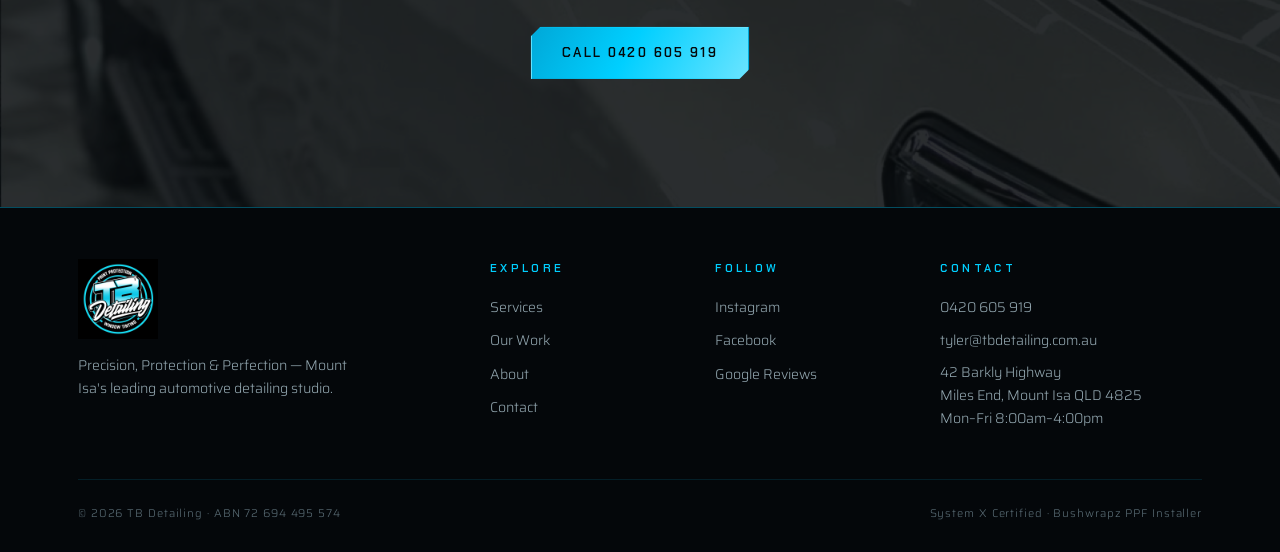
==== commit 7c33903e: "Simplify reviews strip copy Co-Authored-By: Claude Fable 5 <noreply@anthropic.com> Claude-Session: h" ====
--- a/index.html
+++ b/index.html
@@ -128,9 +128,9 @@
   </div>
   <div class="marquee">
     <!-- Populate with real Google review quotes as they come in: copy a .review-card block per review. -->
-    <blockquote class="review-card"><div class="stars">⬢ FOLLOW THE WORK</div><p>1,400+ locals follow TB Detailing on Facebook — see the latest transformations, before-and-afters and studio clips.</p><cite><a href="https://www.facebook.com/TBDetailing0/" target="_blank" rel="noopener">facebook.com/TBDetailing0</a></cite></blockquote>
-    <blockquote class="review-card"><div class="stars">⬢ CERTIFIED</div><p>Certified System X Ceramic Coating and Bushwrapz paint protection film installer — products backed by the people who make them.</p><cite>System X · Bushwrapz · Wax is Dead</cite></blockquote>
-    <blockquote class="review-card"><div class="stars">⬢ HAD A DETAIL?</div><p>Happy with the finish? A quick Google review is the best way to back a local business — it takes 60 seconds.</p><cite><a href="https://www.google.com/maps/search/TB+Detailing+Mount+Isa" target="_blank" rel="noopener">Leave a review →</a></cite></blockquote>
+    <blockquote class="review-card"><div class="stars">1,400+ FOLLOWERS</div><p>Locals follow the work on Facebook — real cars, real results.</p><cite><a href="https://www.facebook.com/TBDetailing0/" target="_blank" rel="noopener">@TBDetailing0</a></cite></blockquote>
+    <blockquote class="review-card"><div class="stars">CERTIFIED</div><p>System X Ceramic &amp; Bushwrapz PPF certified installer.</p><cite>Factory-backed products</cite></blockquote>
+    <blockquote class="review-card"><div class="stars">HAD A DETAIL?</div><p>A 60-second Google review is the best way to back a local business.</p><cite><a href="https://www.google.com/maps/search/TB+Detailing+Mount+Isa" target="_blank" rel="noopener">Leave a review →</a></cite></blockquote>
   </div>
 </section>
 
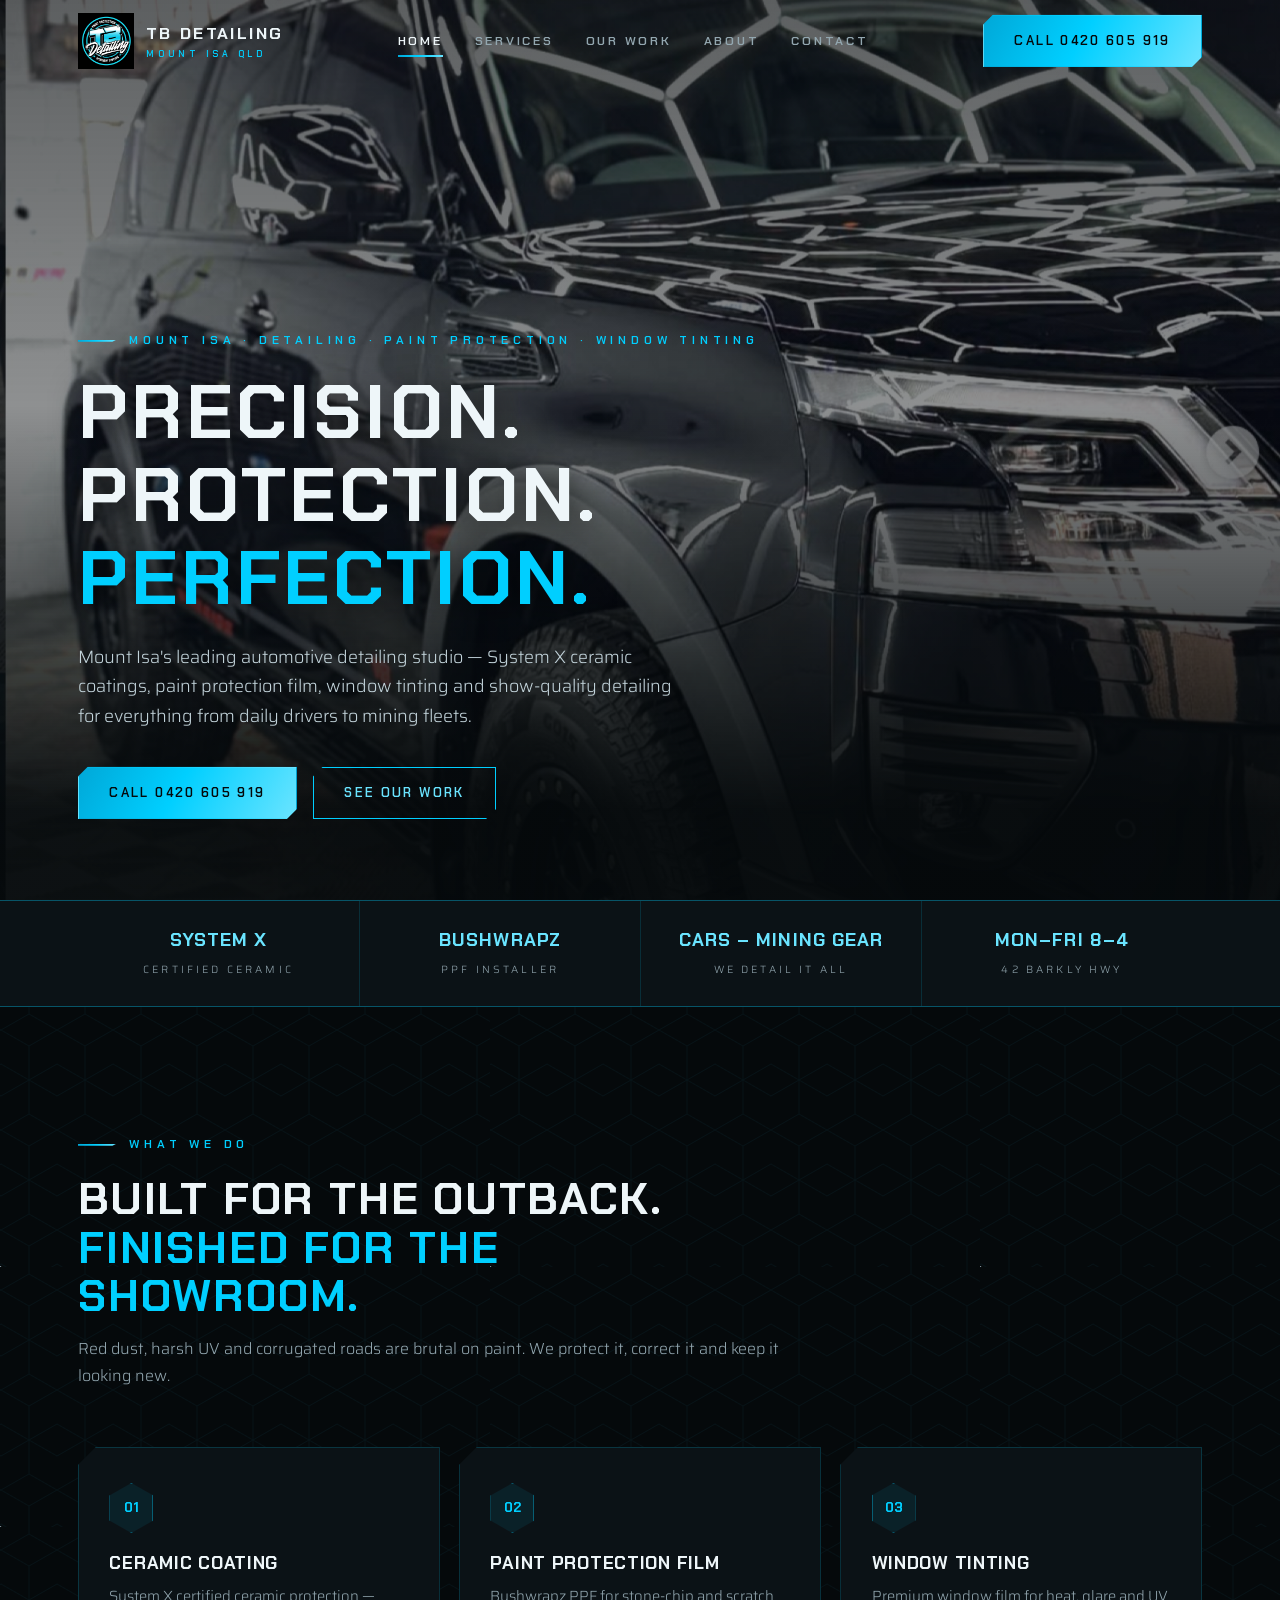
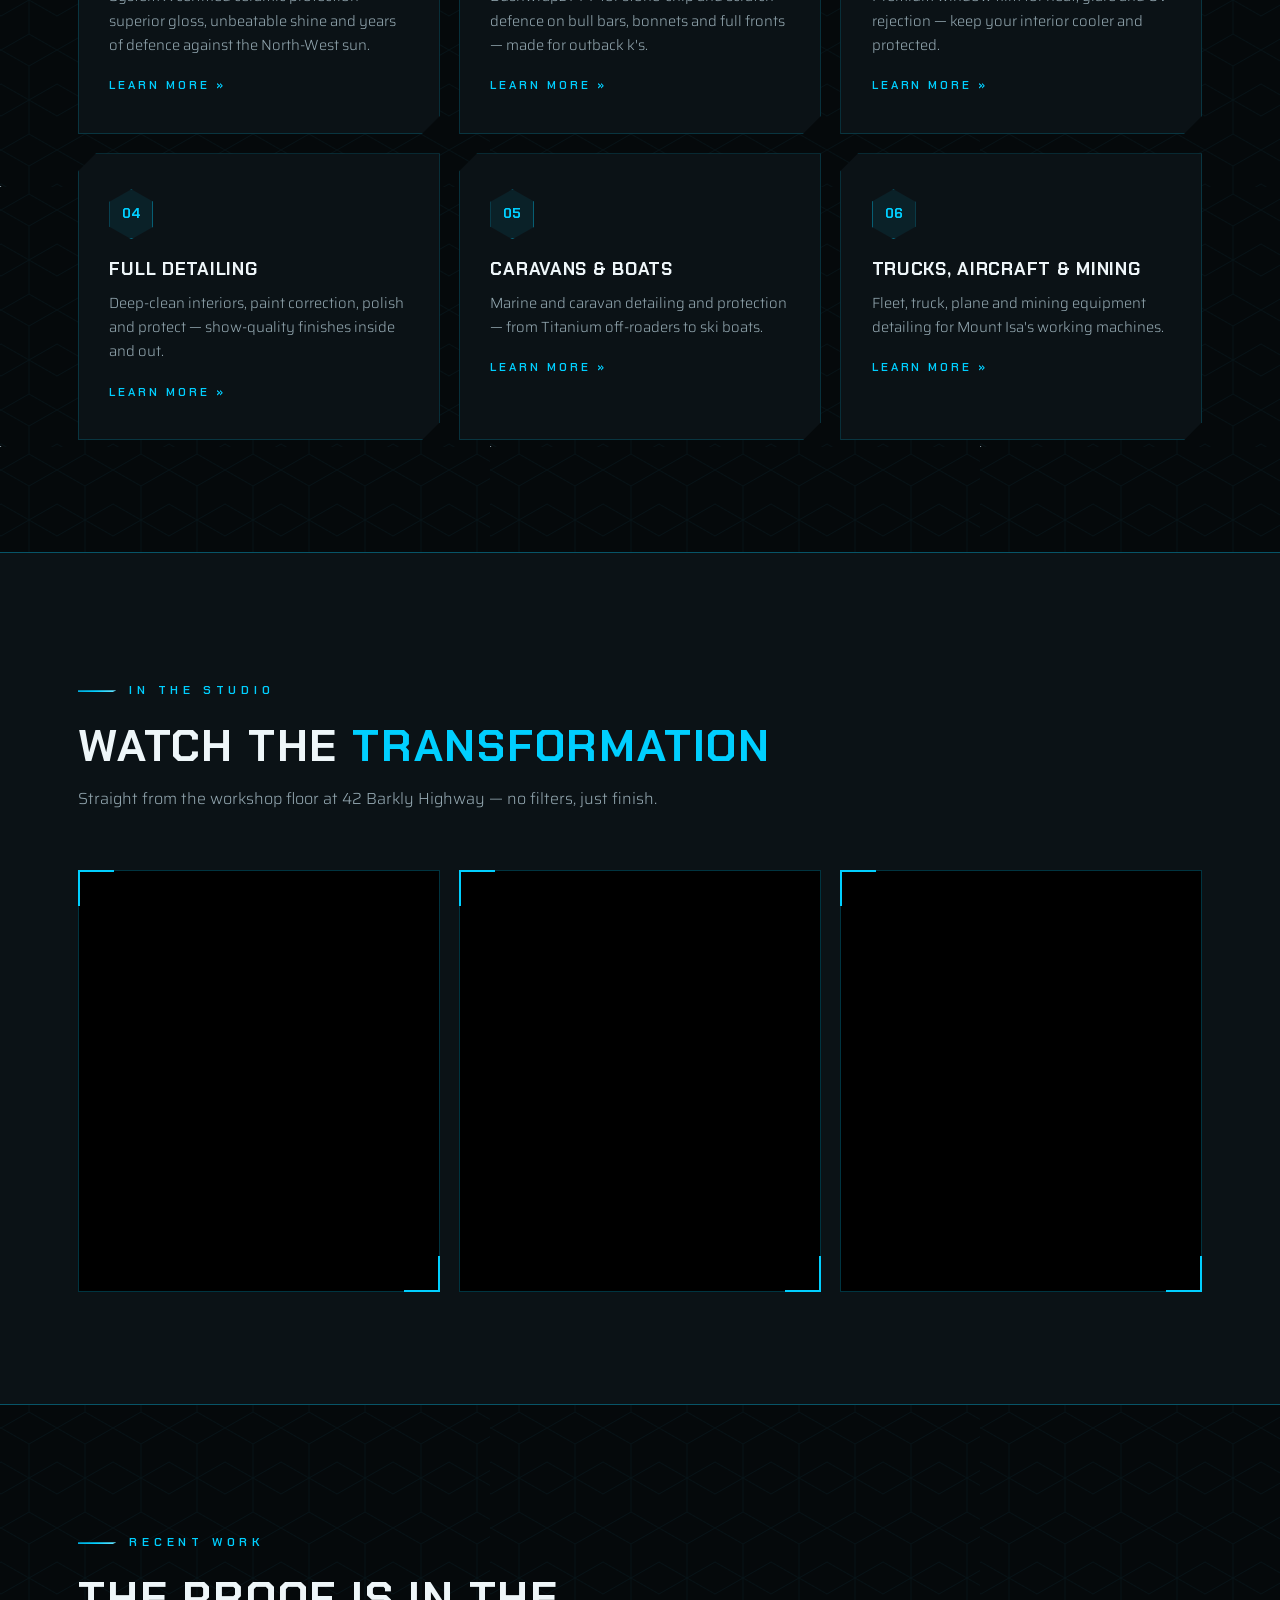
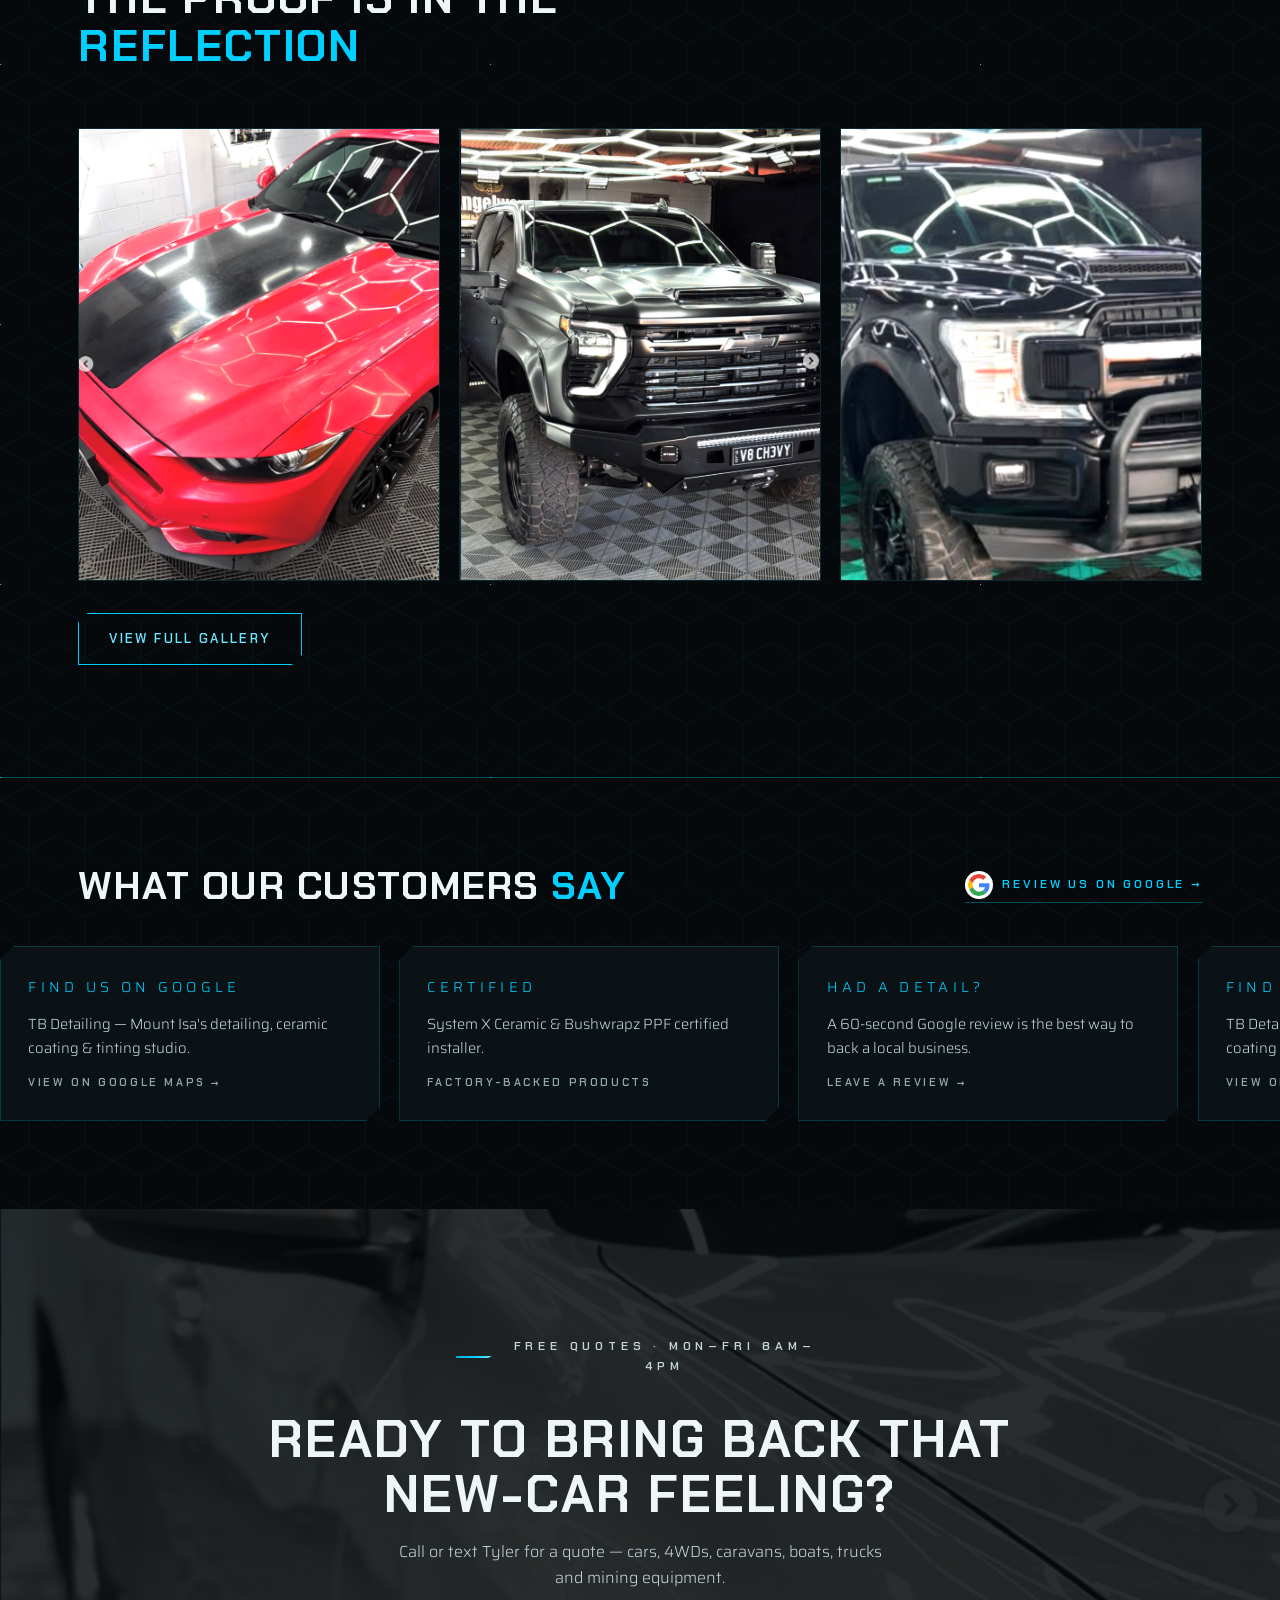
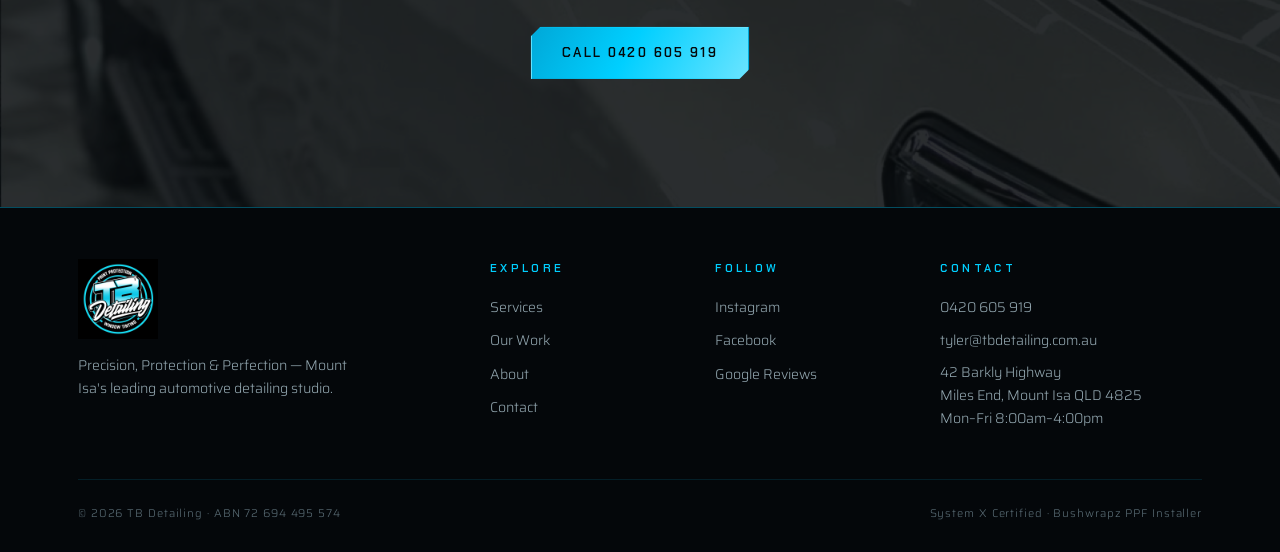
==== commit 68eef0ac: "Google-only reviews strip; mobile polish pass Co-Authored-By: Claude Fable 5 <noreply@anthropic.com>" ====
--- a/index.html
+++ b/index.html
@@ -128,7 +128,7 @@
   </div>
   <div class="marquee">
     <!-- Populate with real Google review quotes as they come in: copy a .review-card block per review. -->
-    <blockquote class="review-card"><div class="stars">1,400+ FOLLOWERS</div><p>Locals follow the work on Facebook — real cars, real results.</p><cite><a href="https://www.facebook.com/TBDetailing0/" target="_blank" rel="noopener">@TBDetailing0</a></cite></blockquote>
+    <blockquote class="review-card"><div class="stars">FIND US ON GOOGLE</div><p>TB Detailing — Mount Isa's detailing, ceramic coating &amp; tinting studio.</p><cite><a href="https://www.google.com/maps/search/TB+Detailing+Mount+Isa" target="_blank" rel="noopener">View on Google Maps →</a></cite></blockquote>
     <blockquote class="review-card"><div class="stars">CERTIFIED</div><p>System X Ceramic &amp; Bushwrapz PPF certified installer.</p><cite>Factory-backed products</cite></blockquote>
     <blockquote class="review-card"><div class="stars">HAD A DETAIL?</div><p>A 60-second Google review is the best way to back a local business.</p><cite><a href="https://www.google.com/maps/search/TB+Detailing+Mount+Isa" target="_blank" rel="noopener">Leave a review →</a></cite></blockquote>
   </div>
--- a/css/style.css
+++ b/css/style.css
@@ -341,10 +341,33 @@
 @media (max-width: 760px) {
   .nav { position: fixed; inset: 0; background: rgba(5, 9, 11, 0.98); flex-direction: column; justify-content: center; gap: 1.8rem; transform: translateX(100%); transition: transform 0.35s; }
   .nav.open { transform: none; }
-  .nav a { font-size: 1rem; }
+  .nav a { font-size: 1rem; padding: 0.6rem 1rem; }
   .nav-toggle { display: block; position: relative; z-index: 10; }
   .header-inner .btn { display: none; }
   .call-fab { display: inline-flex; }
   .services-grid, .gallery, .form-grid, .video-grid { grid-template-columns: 1fr; }
   .brand img { width: 44px; height: 44px; }
-}
+  .hero-ctas { flex-direction: column; align-items: stretch; text-align: center; }
+  .hero-ctas .btn { width: 100%; }
+  .hero-phone { text-align: center; }
+  .hero-inner { padding-bottom: clamp(2.2rem, 7vh, 4rem); }
+  .g-item figcaption { opacity: 1; transform: none; }
+  .service-card { padding: 1.8rem 1.5rem; }
+  .marquee { animation-duration: 32s; }
+}
+@media (max-width: 480px) {
+  .brand-name { font-size: 0.92rem; letter-spacing: 0.08em; }
+  .brand-name small { letter-spacing: 0.28em; }
+  .trust-item { padding: 1.1rem 0.6rem; }
+  .trust-item strong { font-size: 0.98rem; }
+  .trust-item span { font-size: 0.58rem; letter-spacing: 0.2em; }
+  .footer-grid { grid-template-columns: 1fr; gap: 1.8rem; }
+  .footer-legal { flex-direction: column; gap: 0.4rem; text-align: center; }
+  .review-card { padding: 1.4rem 1.3rem; }
+  .filters { gap: 0.45rem; }
+  .filters button { padding: 0.55rem 1rem; font-size: 0.66rem; letter-spacing: 0.16em; }
+  .package-card { padding: 1.6rem 1.4rem; }
+  .cta-band h2 { font-size: clamp(1.5rem, 6.5vw, 2rem); }
+  .cta-band .btn { width: 100%; }
+  .lightbox .close { top: 0.6rem; right: 0.9rem; padding: 0.5rem; }
+}
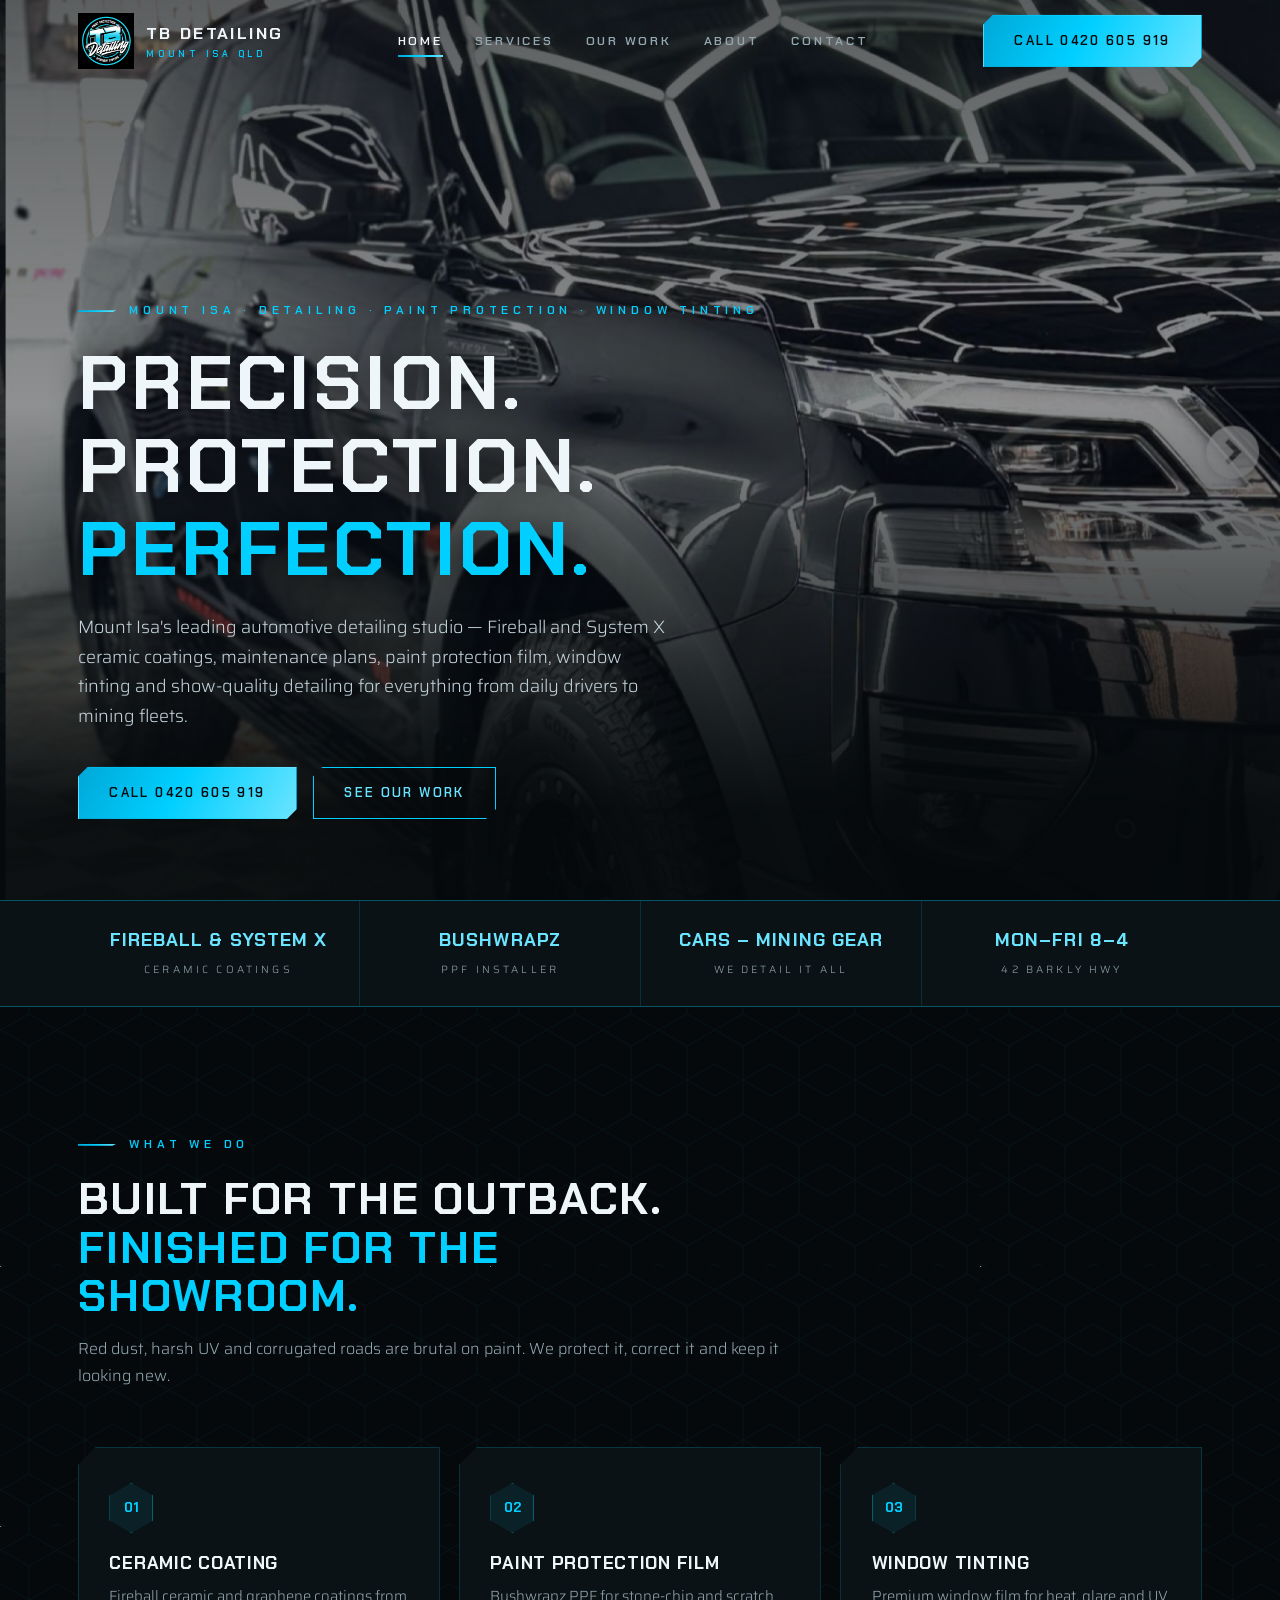
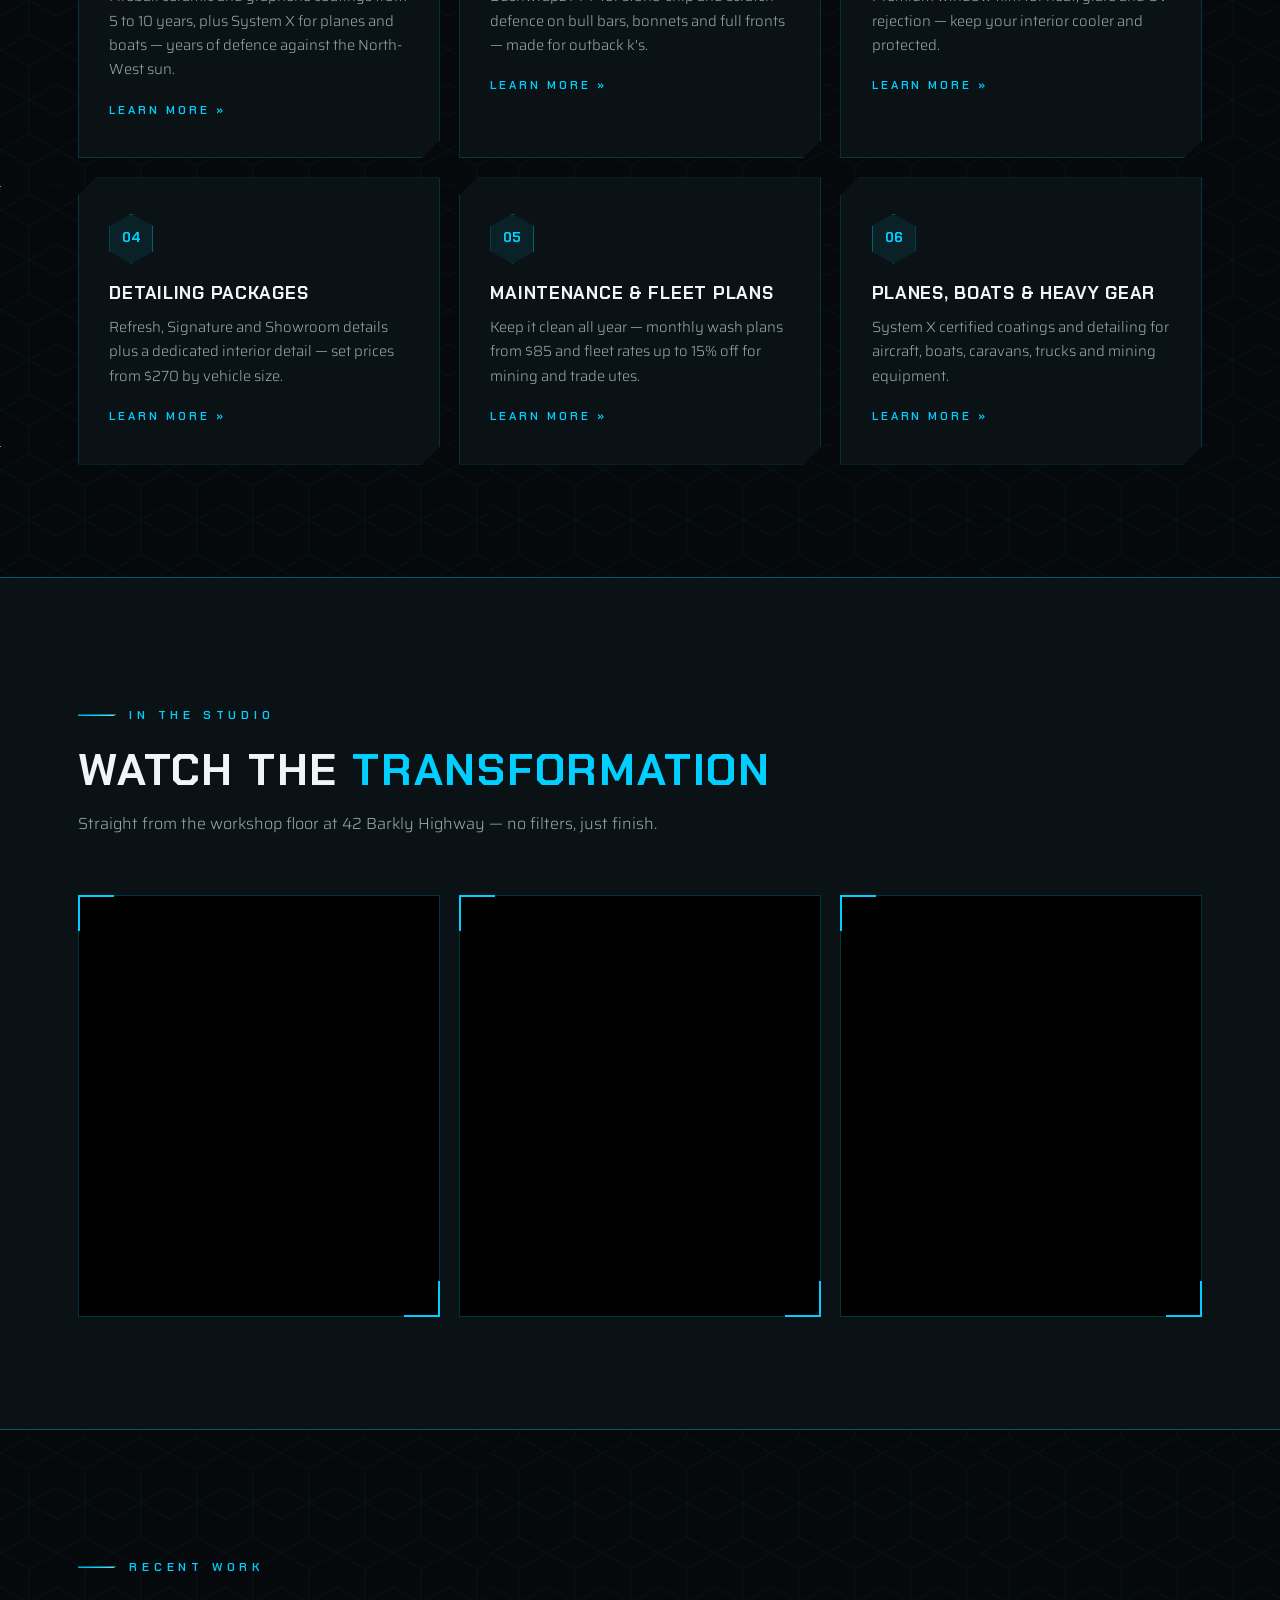
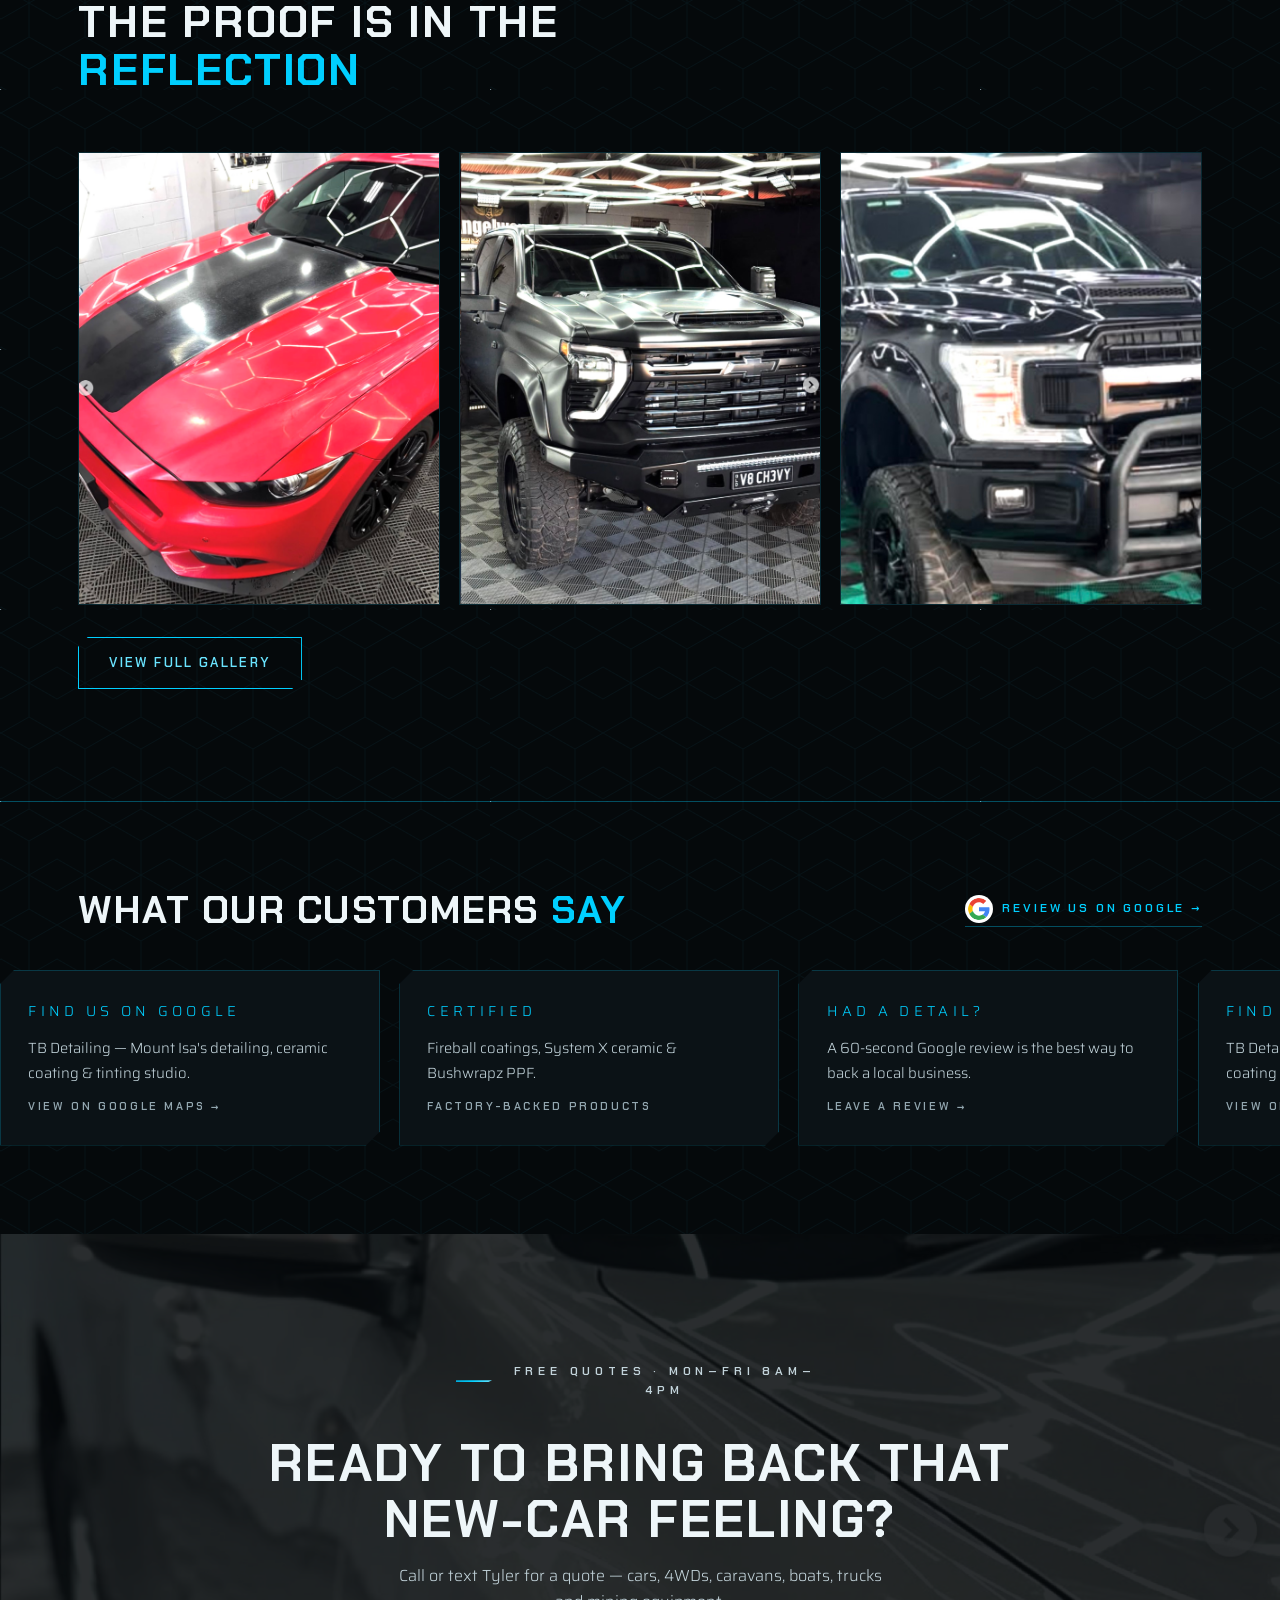
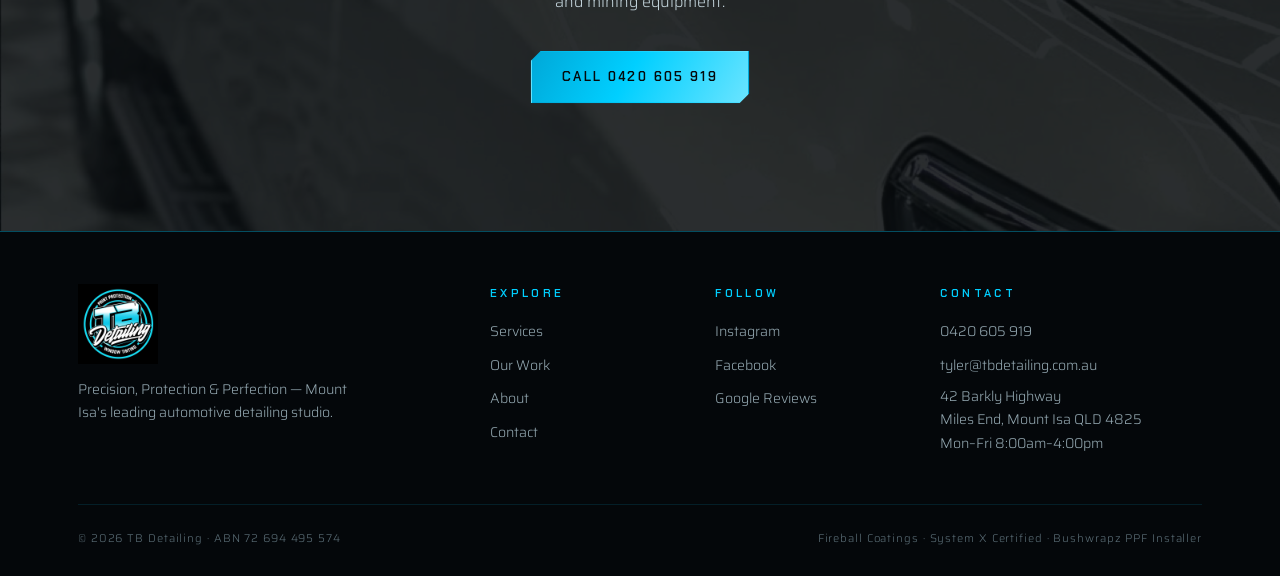
==== commit 04162853: "Rebuild services page with new detailing, Fireball and maintenance pricing Adds jump nav, detailing " ====
--- a/index.html
+++ b/index.html
@@ -4,7 +4,7 @@
 <meta charset="UTF-8">
 <meta name="viewport" content="width=device-width, initial-scale=1.0">
 <title>TB Detailing — Car Detailing, Ceramic Coating &amp; Window Tinting Mount Isa</title>
-<meta name="description" content="Mount Isa's leading automotive detailing studio. System X ceramic coating, paint protection film, window tinting and full detailing for cars, 4WDs, caravans, boats and mining equipment. Call 0420 605 919.">
+<meta name="description" content="Mount Isa's leading automotive detailing studio. Detailing packages, Fireball ceramic and graphene coatings, maintenance plans and System X protection for cars, 4WDs, caravans, boats, aircraft and mining equipment. Call 0420 605 919.">
 <link rel="icon" type="image/png" href="images/logo.png">
 <link rel="preconnect" href="https://fonts.googleapis.com">
 <link rel="preconnect" href="https://fonts.gstatic.com" crossorigin>
@@ -18,7 +18,7 @@
   "@context": "https://schema.org",
   "@type": "AutoDetailing",
   "name": "TB Detailing",
-  "description": "Automotive detailing, System X ceramic coating, paint protection film and window tinting in Mount Isa, Queensland.",
+  "description": "Automotive detailing, Fireball and System X ceramic coatings, maintenance plans, paint protection film and window tinting in Mount Isa, Queensland.",
   "telephone": "+61420605919",
   "email": "tyler@tbdetailing.com.au",
   "address": { "@type": "PostalAddress", "streetAddress": "42 Barkly Highway", "addressLocality": "Miles End, Mount Isa", "addressRegion": "QLD", "postalCode": "4825", "addressCountry": "AU" },
@@ -53,7 +53,7 @@
   <div class="hero-inner hero-reveal">
     <p class="kicker">Mount Isa · Detailing · Paint Protection · Window Tinting</p>
     <h1>Precision. Protection. <span class="cyan">Perfection.</span></h1>
-    <p class="lede">Mount Isa's leading automotive detailing studio — System X ceramic coatings, paint protection film, window tinting and show-quality detailing for everything from daily drivers to mining fleets.</p>
+    <p class="lede">Mount Isa's leading automotive detailing studio — Fireball and System X ceramic coatings, maintenance plans, paint protection film, window tinting and show-quality detailing for everything from daily drivers to mining fleets.</p>
     <div class="hero-ctas">
       <a class="btn solid" href="tel:+61420605919">Call 0420 605 919</a>
       <a class="btn" href="work.html">See Our Work</a>
@@ -63,7 +63,7 @@
 
 <div class="trust-bar">
   <div class="trust-inner">
-    <div class="trust-item"><strong>System X</strong><span>Certified Ceramic</span></div>
+    <div class="trust-item"><strong>Fireball &amp; System X</strong><span>Ceramic Coatings</span></div>
     <div class="trust-item"><strong>Bushwrapz</strong><span>PPF Installer</span></div>
     <div class="trust-item"><strong>Cars – Mining Gear</strong><span>We Detail It All</span></div>
     <div class="trust-item"><strong>Mon–Fri 8–4</strong><span>42 Barkly Hwy</span></div>
@@ -78,12 +78,12 @@
       <p>Red dust, harsh UV and corrugated roads are brutal on paint. We protect it, correct it and keep it looking new.</p>
     </div>
     <div class="services-grid">
-      <div class="service-card reveal"><span class="hexnum">01</span><h3>Ceramic Coating</h3><p>System X certified ceramic protection — superior gloss, unbeatable shine and years of defence against the North-West sun.</p><a class="card-link" href="services.html">Learn more</a></div>
-      <div class="service-card reveal"><span class="hexnum">02</span><h3>Paint Protection Film</h3><p>Bushwrapz PPF for stone-chip and scratch defence on bull bars, bonnets and full fronts — made for outback k's.</p><a class="card-link" href="services.html">Learn more</a></div>
-      <div class="service-card reveal"><span class="hexnum">03</span><h3>Window Tinting</h3><p>Premium window film for heat, glare and UV rejection — keep your interior cooler and protected.</p><a class="card-link" href="services.html">Learn more</a></div>
-      <div class="service-card reveal"><span class="hexnum">04</span><h3>Full Detailing</h3><p>Deep-clean interiors, paint correction, polish and protect — show-quality finishes inside and out.</p><a class="card-link" href="services.html">Learn more</a></div>
-      <div class="service-card reveal"><span class="hexnum">05</span><h3>Caravans &amp; Boats</h3><p>Marine and caravan detailing and protection — from Titanium off-roaders to ski boats.</p><a class="card-link" href="services.html">Learn more</a></div>
-      <div class="service-card reveal"><span class="hexnum">06</span><h3>Trucks, Aircraft &amp; Mining</h3><p>Fleet, truck, plane and mining equipment detailing for Mount Isa's working machines.</p><a class="card-link" href="services.html">Learn more</a></div>
+      <div class="service-card reveal"><span class="hexnum">01</span><h3>Ceramic Coating</h3><p>Fireball ceramic and graphene coatings from 5 to 10 years, plus System X for planes and boats — years of defence against the North-West sun.</p><a class="card-link" href="services.html#protection">Learn more</a></div>
+      <div class="service-card reveal"><span class="hexnum">02</span><h3>Paint Protection Film</h3><p>Bushwrapz PPF for stone-chip and scratch defence on bull bars, bonnets and full fronts — made for outback k's.</p><a class="card-link" href="services.html#specialist">Learn more</a></div>
+      <div class="service-card reveal"><span class="hexnum">03</span><h3>Window Tinting</h3><p>Premium window film for heat, glare and UV rejection — keep your interior cooler and protected.</p><a class="card-link" href="services.html#specialist">Learn more</a></div>
+      <div class="service-card reveal"><span class="hexnum">04</span><h3>Detailing Packages</h3><p>Refresh, Signature and Showroom details plus a dedicated interior detail — set prices from $270 by vehicle size.</p><a class="card-link" href="services.html#detailing">Learn more</a></div>
+      <div class="service-card reveal"><span class="hexnum">05</span><h3>Maintenance &amp; Fleet Plans</h3><p>Keep it clean all year — monthly wash plans from $85 and fleet rates up to 15% off for mining and trade utes.</p><a class="card-link" href="services.html#maintenance">Learn more</a></div>
+      <div class="service-card reveal"><span class="hexnum">06</span><h3>Planes, Boats &amp; Heavy Gear</h3><p>System X certified coatings and detailing for aircraft, boats, caravans, trucks and mining equipment.</p><a class="card-link" href="services.html#specialist">Learn more</a></div>
     </div>
   </div>
 </section>
@@ -129,7 +129,7 @@
   <div class="marquee">
     <!-- Populate with real Google review quotes as they come in: copy a .review-card block per review. -->
     <blockquote class="review-card"><div class="stars">FIND US ON GOOGLE</div><p>TB Detailing — Mount Isa's detailing, ceramic coating &amp; tinting studio.</p><cite><a href="https://www.google.com/maps/search/TB+Detailing+Mount+Isa" target="_blank" rel="noopener">View on Google Maps →</a></cite></blockquote>
-    <blockquote class="review-card"><div class="stars">CERTIFIED</div><p>System X Ceramic &amp; Bushwrapz PPF certified installer.</p><cite>Factory-backed products</cite></blockquote>
+    <blockquote class="review-card"><div class="stars">CERTIFIED</div><p>Fireball coatings, System X ceramic &amp; Bushwrapz PPF.</p><cite>Factory-backed products</cite></blockquote>
     <blockquote class="review-card"><div class="stars">HAD A DETAIL?</div><p>A 60-second Google review is the best way to back a local business.</p><cite><a href="https://www.google.com/maps/search/TB+Detailing+Mount+Isa" target="_blank" rel="noopener">Leave a review →</a></cite></blockquote>
   </div>
 </section>
@@ -179,7 +179,7 @@
     </div>
     <div class="footer-legal">
       <span>© 2026 TB Detailing · ABN 72 694 495 574</span>
-      <span>System X Certified · Bushwrapz PPF Installer</span>
+      <span>Fireball Coatings · System X Certified · Bushwrapz PPF Installer</span>
     </div>
   </div>
 </footer>
--- a/css/style.css
+++ b/css/style.css
@@ -275,6 +275,62 @@
 .package-card.featured .pkg-tag { display: inline-block; align-self: flex-start; font-family: var(--display); font-weight: 700; font-size: 0.6rem; letter-spacing: 0.3em; text-transform: uppercase; color: var(--ink); background: var(--cyan-grad); padding: 0.3rem 0.7rem; margin-bottom: 0.9rem; }
 @media (max-width: 960px) { .packages-grid { grid-template-columns: 1fr 1fr; } }
 @media (max-width: 640px) { .packages-grid { grid-template-columns: 1fr; } }
+.packages-grid.two { grid-template-columns: repeat(2, 1fr); }
+@media (max-width: 640px) { .packages-grid.two { grid-template-columns: 1fr; } }
+
+/* ============ PRICE TABLES ============ */
+.sr-only { position: absolute; width: 1px; height: 1px; overflow: hidden; clip: rect(0 0 0 0); white-space: nowrap; }
+.pkg-jump { position: sticky; top: var(--header-h, 82px); z-index: 20; background: rgba(5, 9, 11, 0.94); backdrop-filter: blur(8px); border-bottom: 1px solid var(--cyan-dim); }
+.pkg-jump .wrap { display: flex; gap: 0.4rem; overflow-x: auto; padding-top: 0.7rem; padding-bottom: 0.7rem; scrollbar-width: none; }
+.pkg-jump .wrap::-webkit-scrollbar { display: none; }
+.pkg-jump a { flex: none; font-family: var(--display); font-weight: 600; font-size: 0.7rem; letter-spacing: 0.18em; text-transform: uppercase; color: var(--grey); padding: 0.5rem 0.9rem; border: 1px solid rgba(0, 207, 255, 0.2); transition: color 0.2s, border-color 0.2s; }
+.pkg-jump a:hover { color: var(--cyan); border-color: var(--cyan); }
+#detailing, #protection, #maintenance, #extras, #specialist, #sizes { scroll-margin-top: 130px; }
+.price-block {
+  background: var(--panel); border: 1px solid rgba(0, 207, 255, 0.2);
+  padding: clamp(1.5rem, 3.5vw, 2.2rem); margin-bottom: 1.2rem;
+  clip-path: polygon(16px 0, 100% 0, 100% calc(100% - 16px), calc(100% - 16px) 100%, 0 100%, 0 16px);
+}
+.price-block.featured { border-color: var(--cyan); box-shadow: 0 0 34px rgba(0, 207, 255, 0.18); }
+.price-block .pkg-tag { display: inline-block; font-family: var(--display); font-weight: 700; font-size: 0.6rem; letter-spacing: 0.3em; text-transform: uppercase; color: var(--ink); background: var(--cyan-grad); padding: 0.3rem 0.7rem; margin-bottom: 0.9rem; }
+.price-block h3 { font-size: clamp(1.15rem, 2.4vw, 1.45rem); }
+.price-block h3 span { color: var(--cyan); }
+.pb-desc { font-size: 0.9rem; margin: 0.6rem 0 1.2rem; }
+.pb-note { font-size: 0.8rem; color: var(--grey); margin-top: 1rem; }
+.pb-list { columns: 2; column-gap: 2rem; margin-bottom: 1.3rem; }
+.pb-list li { padding-left: 1.3rem; position: relative; margin-bottom: 0.35rem; font-size: 0.85rem; color: var(--grey); break-inside: avoid; }
+.pb-list li::before { content: "⬢"; position: absolute; left: 0; top: 0.15em; color: var(--cyan); font-size: 0.5rem; }
+.price-table { width: 100%; border-collapse: separate; border-spacing: 0 0.4rem; table-layout: fixed; }
+.price-table thead th { font-family: var(--display); font-weight: 600; font-size: 0.62rem; letter-spacing: 0.26em; text-transform: uppercase; color: var(--grey); text-align: center; padding: 0 0.3rem 0.2rem; }
+.price-table thead th:first-child { width: 40%; }
+.price-table tbody th, .price-table td { background: var(--panel-2); padding: 0.85rem 0.5rem; }
+.price-table tbody th { text-align: left; font-family: var(--display); font-weight: 700; font-size: 0.98rem; color: var(--white); padding-left: 1rem; }
+.price-table tbody th small { display: block; font-family: var(--body); font-weight: 400; font-size: 0.74rem; color: var(--grey); margin-top: 0.15rem; }
+.price-table td { text-align: center; font-family: var(--display); font-weight: 700; font-size: clamp(1rem, 2.2vw, 1.35rem); color: var(--cyan-hi); }
+.price-table tr.hl th { color: var(--cyan); }
+.extras-grid { display: grid; grid-template-columns: repeat(auto-fit, minmax(190px, 1fr)); gap: 0.6rem; margin-top: 1rem; }
+.extras-grid div { background: var(--panel-2); padding: 1rem 1.1rem; display: flex; flex-direction: column; gap: 0.2rem; }
+.extras-grid span { font-size: 0.66rem; letter-spacing: 0.2em; text-transform: uppercase; color: var(--grey); }
+.extras-grid strong { font-family: var(--display); font-weight: 700; font-size: 1.3rem; color: var(--cyan-hi); }
+.extras-grid em { font-style: normal; font-size: 0.78rem; color: var(--grey); }
+.extras-grid.fleet strong { font-size: clamp(1.8rem, 5vw, 2.6rem); }
+.extras-grid.sizes strong { font-family: var(--body); font-weight: 500; font-size: 0.92rem; color: var(--white); }
+@media (max-width: 640px) {
+  .pb-list { columns: 1; }
+  .price-table thead th { font-size: 0.54rem; letter-spacing: 0.12em; padding: 0 0.1rem 0.2rem; }
+  .price-table thead th:first-child { width: 34%; }
+  .price-table.four thead th:first-child { width: 30%; }
+  .price-table tbody th { font-size: 0.8rem; padding: 0.7rem 0.3rem 0.7rem 0.6rem; }
+  .price-table tbody th small { font-size: 0.64rem; }
+  .price-table td { font-size: 0.9rem; padding: 0.7rem 0.15rem; }
+  .price-table.four td { font-size: 0.8rem; }
+  .price-block .pkg-tiers { gap: 0.5rem 1.2rem; }
+  .extras-grid { grid-template-columns: 1fr 1fr; }
+  .extras-grid.sizes { grid-template-columns: 1fr; }
+  .extras-grid div { padding: 0.85rem 0.8rem; }
+  .extras-grid span { font-size: 0.56rem; letter-spacing: 0.14em; }
+  .extras-grid strong { font-size: 1.05rem; }
+}
 
 /* ============ FORM ============ */
 .split { display: grid; grid-template-columns: 1fr 1fr; gap: clamp(2rem, 5vw, 4.5rem); align-items: start; }
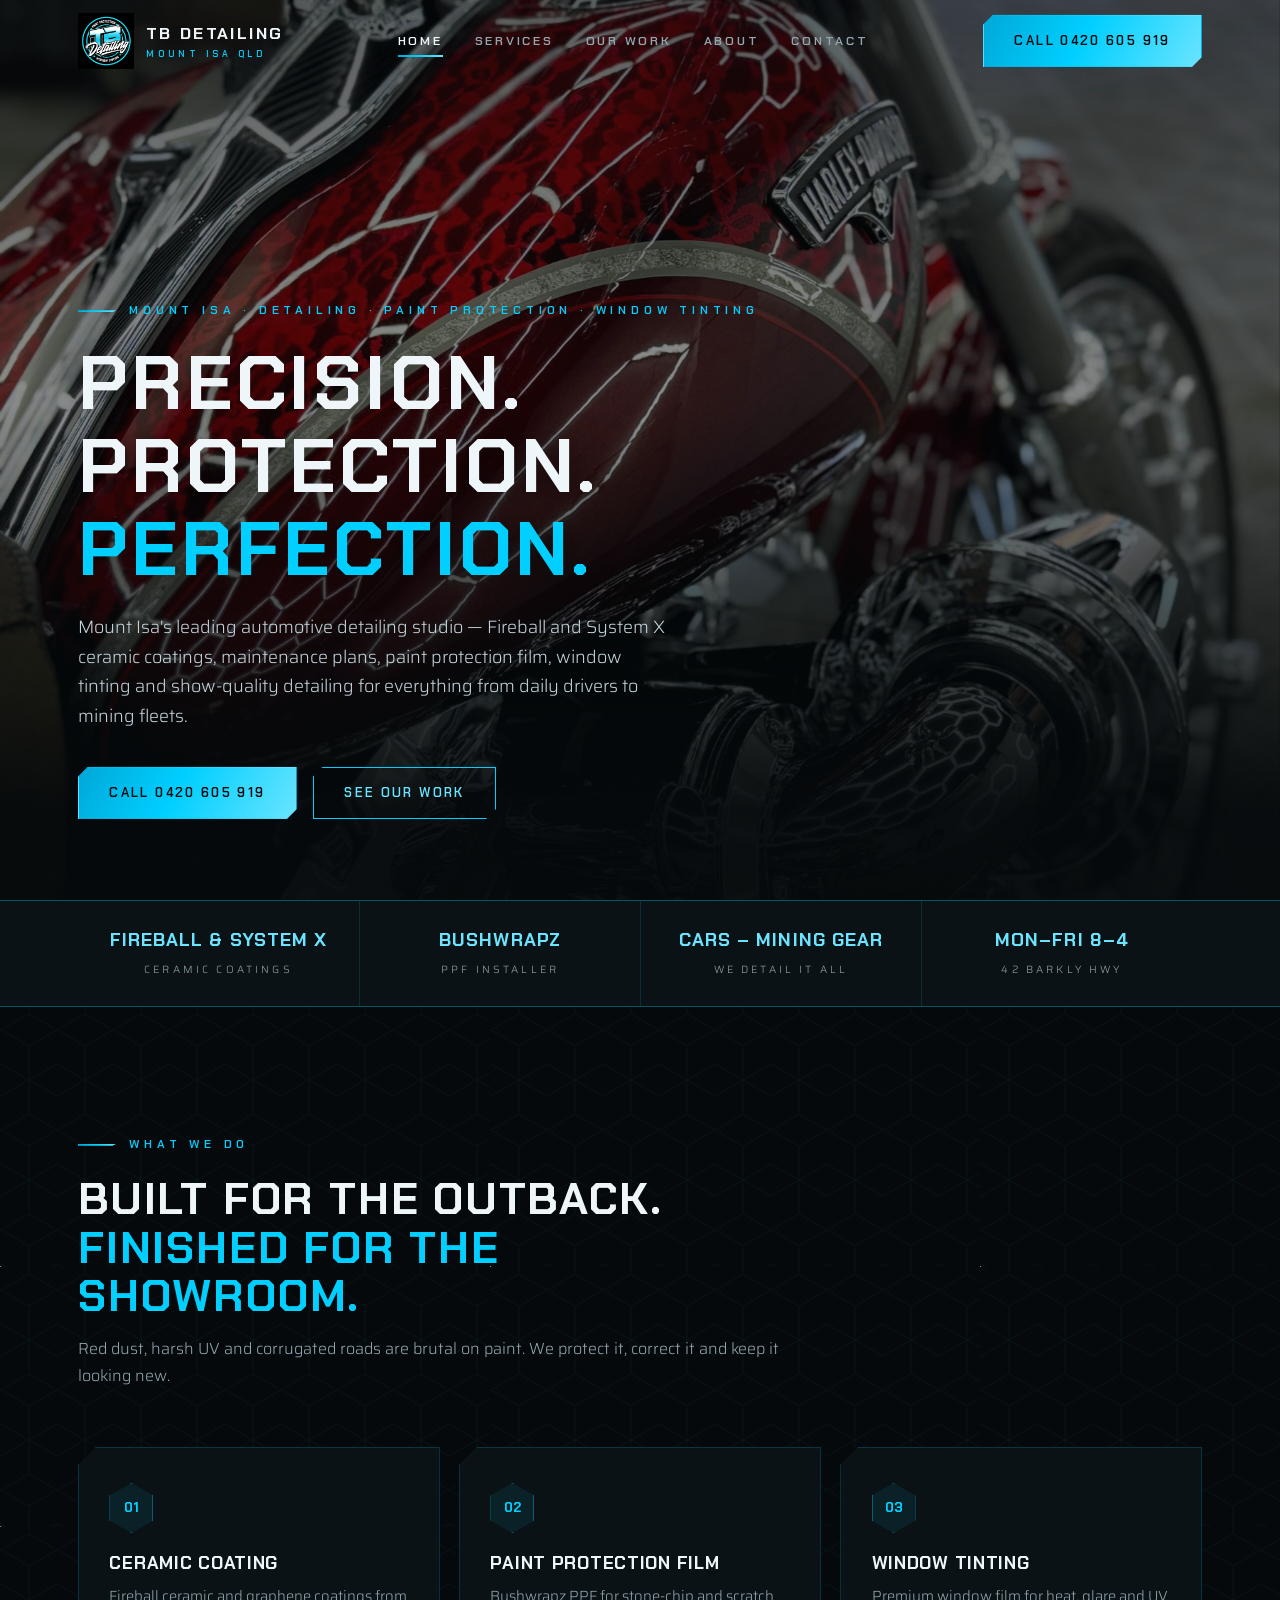
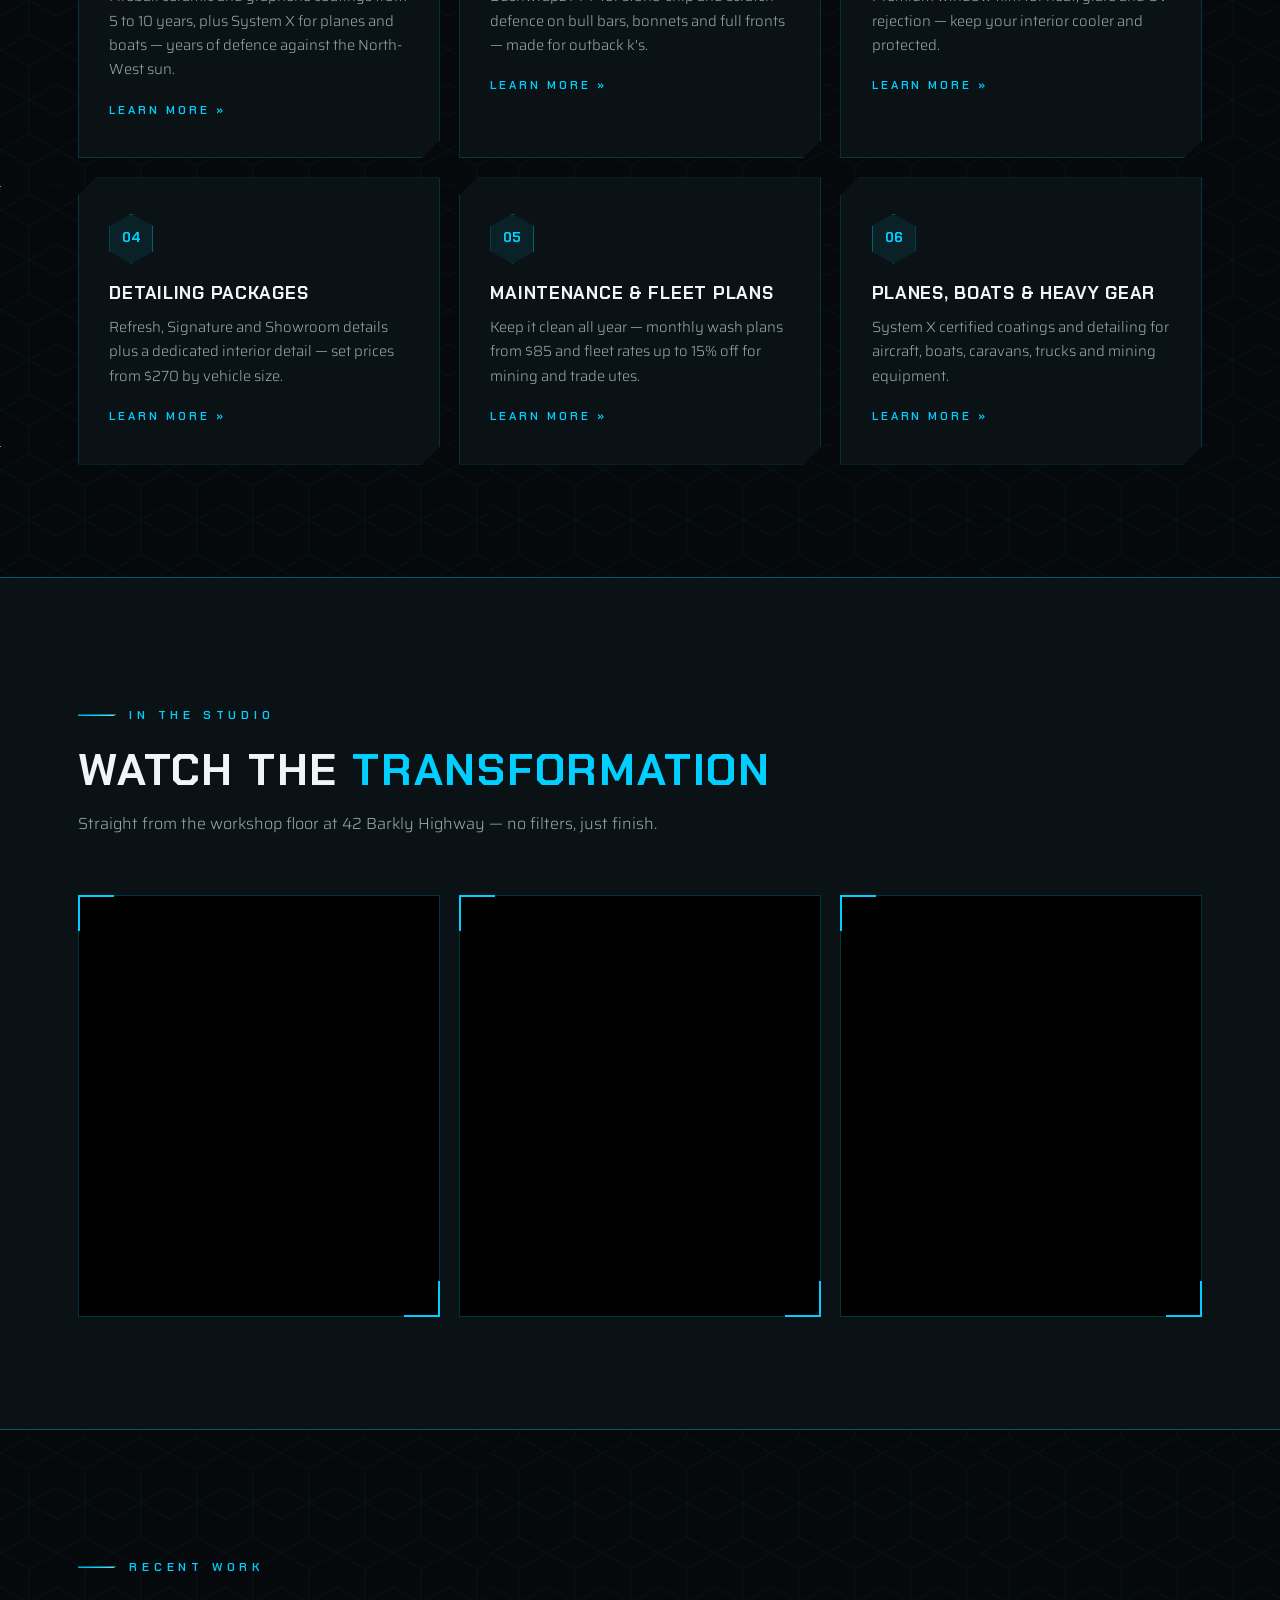
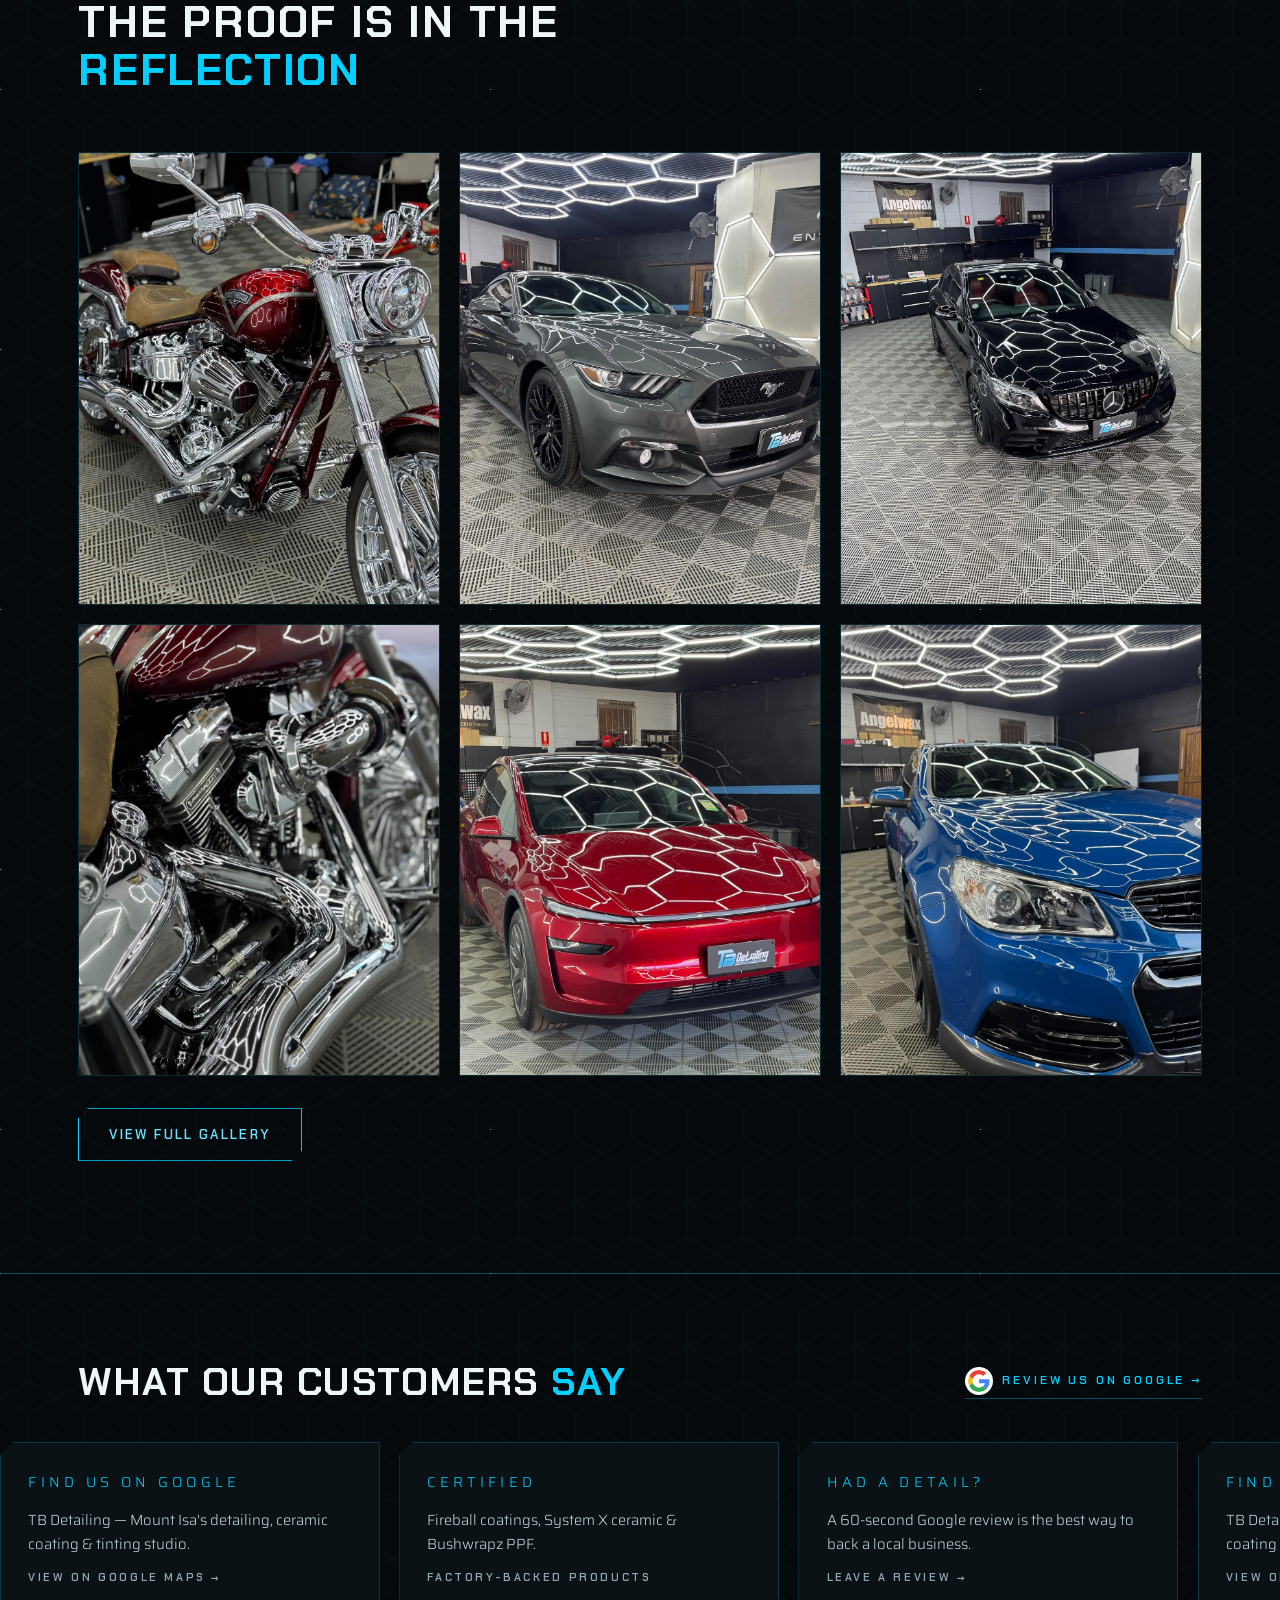
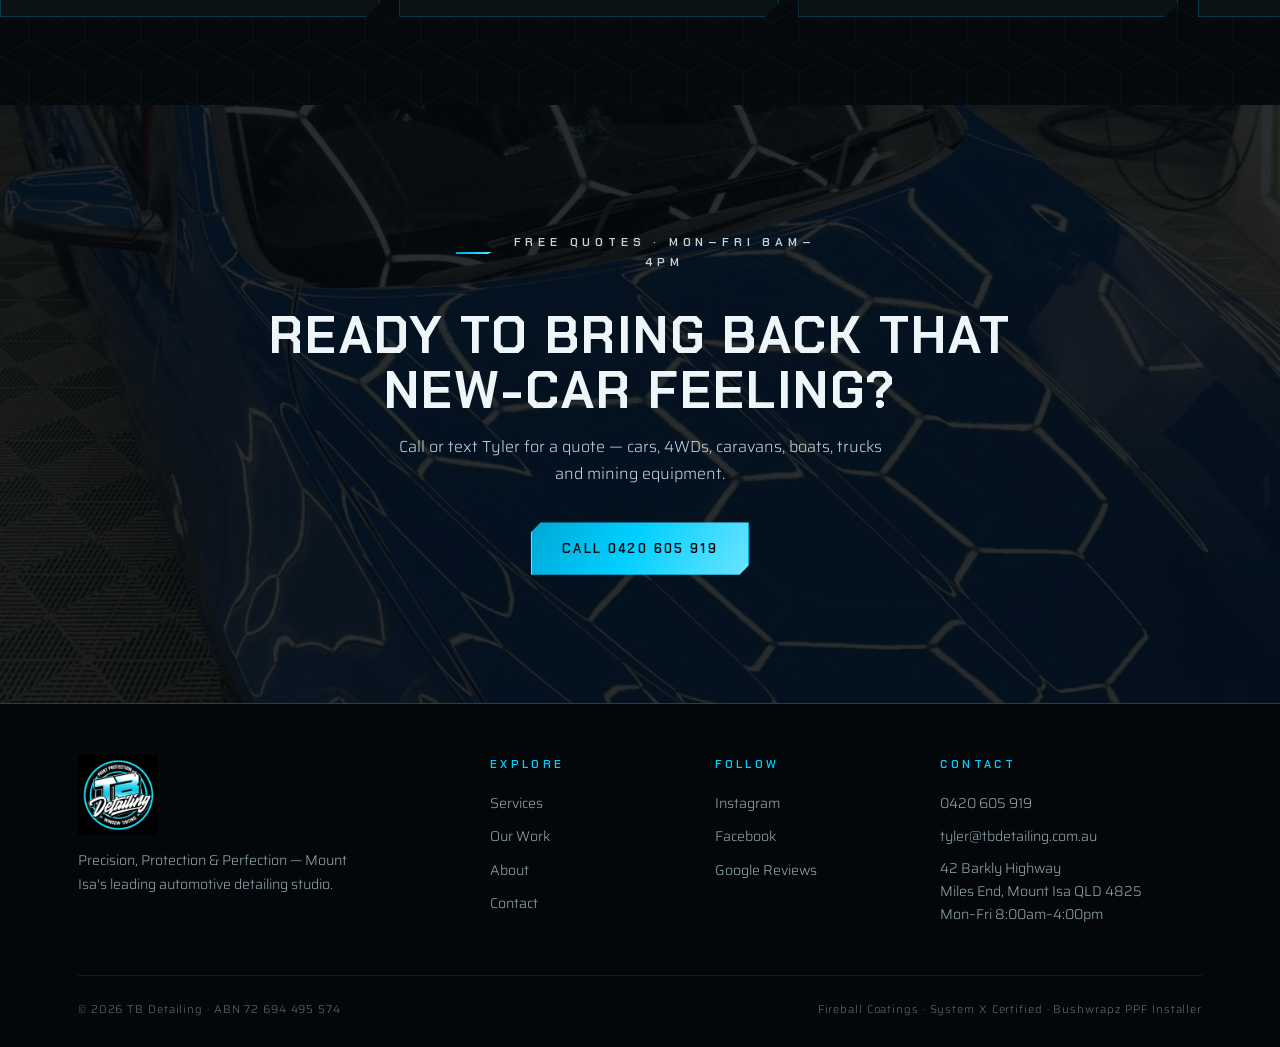
==== commit 5535ccab: "Add Tyler's new photos and videos across the site Harley-Davidson tank as home hero, six standout st" ====
--- a/index.html
+++ b/index.html
@@ -12,7 +12,7 @@
 <link rel="stylesheet" href="css/style.css">
 <meta property="og:title" content="TB Detailing — Precision, Protection &amp; Perfection">
 <meta property="og:description" content="Mount Isa's leading automotive detailing, ceramic coating and window tinting studio.">
-<meta property="og:image" content="images/patrol-hero.jpg">
+<meta property="og:image" content="https://tbdetailing.com.au/images/harley-tank-hero.jpg">
 <script type="application/ld+json">
 {
   "@context": "https://schema.org",
@@ -49,7 +49,7 @@
 </header>
 
 <section class="hero">
-  <div class="hero-bg"><img src="images/patrol-hero.jpg" alt="Black Nissan Patrol Warrior freshly detailed under hexagonal studio lighting at TB Detailing Mount Isa" fetchpriority="high"></div>
+  <div class="hero-bg"><img src="images/harley-tank-hero.jpg" alt="Candy red Harley-Davidson tank reflecting hexagonal studio lights at TB Detailing Mount Isa" fetchpriority="high"></div>
   <div class="hero-inner hero-reveal">
     <p class="kicker">Mount Isa · Detailing · Paint Protection · Window Tinting</p>
     <h1>Precision. Protection. <span class="cyan">Perfection.</span></h1>
@@ -96,9 +96,9 @@
       <p>Straight from the workshop floor at 42 Barkly Highway — no filters, just finish.</p>
     </div>
     <div class="video-grid">
+      <div class="video-frame reveal"><video src="videos/red-hex-1.mp4" muted loop playsinline preload="metadata"></video></div>
+      <div class="video-frame reveal"><video src="videos/red-hex-2.mp4" muted loop playsinline preload="metadata"></video></div>
       <div class="video-frame reveal"><video src="videos/detail-1.mp4" muted loop playsinline preload="metadata"></video></div>
-      <div class="video-frame reveal"><video src="videos/detail-2.mp4" muted loop playsinline preload="metadata"></video></div>
-      <div class="video-frame reveal"><video src="videos/detail-3.mp4" muted loop playsinline preload="metadata"></video></div>
     </div>
   </div>
 </section>
@@ -110,9 +110,12 @@
       <h2>The proof is in the <span class="cyan">reflection</span></h2>
     </div>
     <div class="gallery">
-      <figure class="g-item reveal" data-cat="cars"><img src="images/mustang-hex.jpg" alt="Red Mustang bonnet with hexagonal light reflections after ceramic coating" loading="lazy"><figcaption>Mustang GT · Ceramic Gloss</figcaption></figure>
-      <figure class="g-item reveal" data-cat="cars"><img src="images/mustang-correction.jpg" alt="Matte black Chevrolet Silverado detailed under hex studio lighting" loading="lazy"><figcaption>Silverado V8 · Full Detail</figcaption></figure>
-      <figure class="g-item reveal" data-cat="cars"><img src="images/f150-hero.jpg" alt="Lifted black Ford F-150 detailed under hex studio lighting" loading="lazy"><figcaption>F-150 · Full Detail</figcaption></figure>
+      <figure class="g-item reveal" data-cat="special"><img src="images/harley-chrome.jpg" alt="Candy red Harley-Davidson with mirror chrome under hex studio lights" loading="lazy"><figcaption>Harley-Davidson · Paint &amp; Chrome</figcaption></figure>
+      <figure class="g-item reveal" data-cat="cars"><img src="images/mustang-grey-hex.jpg" alt="Grey Ford Mustang GT reflecting hexagonal studio lights" loading="lazy"><figcaption>Mustang GT · Studio Finish</figcaption></figure>
+      <figure class="g-item reveal" data-cat="cars"><img src="images/amg-black-hex.jpg" alt="Black Mercedes-AMG with hex light reflections across the bonnet" loading="lazy"><figcaption>Mercedes-AMG · Full Detail</figcaption></figure>
+      <figure class="g-item reveal" data-cat="special"><img src="images/harley-engine.jpg" alt="Polished chrome V-twin engine on a Harley-Davidson" loading="lazy"><figcaption>Harley-Davidson · Chrome Detail</figcaption></figure>
+      <figure class="g-item reveal" data-cat="cars"><img src="images/tesla-red-hex.jpg" alt="Red Tesla Model Y with deep gloss under hex lighting" loading="lazy"><figcaption>Tesla Model Y · Studio Finish</figcaption></figure>
+      <figure class="g-item reveal" data-cat="cars"><img src="images/commodore-ss-hex.jpg" alt="Blue Holden Commodore SS with hexagon reflections in the paint" loading="lazy"><figcaption>Commodore SS · Studio Finish</figcaption></figure>
     </div>
     <p style="margin-top:2rem"><a class="btn" href="work.html">View Full Gallery</a></p>
   </div>
@@ -135,7 +138,7 @@
 </section>
 
 <section class="cta-band">
-  <div class="bg"><img src="images/prado-gloss.jpg" alt="" loading="lazy"></div>
+  <div class="bg"><img src="images/commodore-ss-bonnet.jpg" alt="" loading="lazy"></div>
   <div class="reveal">
     <p class="kicker" style="justify-content:center">Free Quotes · Mon–Fri 8am–4pm</p>
     <h2>Ready to bring back that new-car feeling?</h2>
